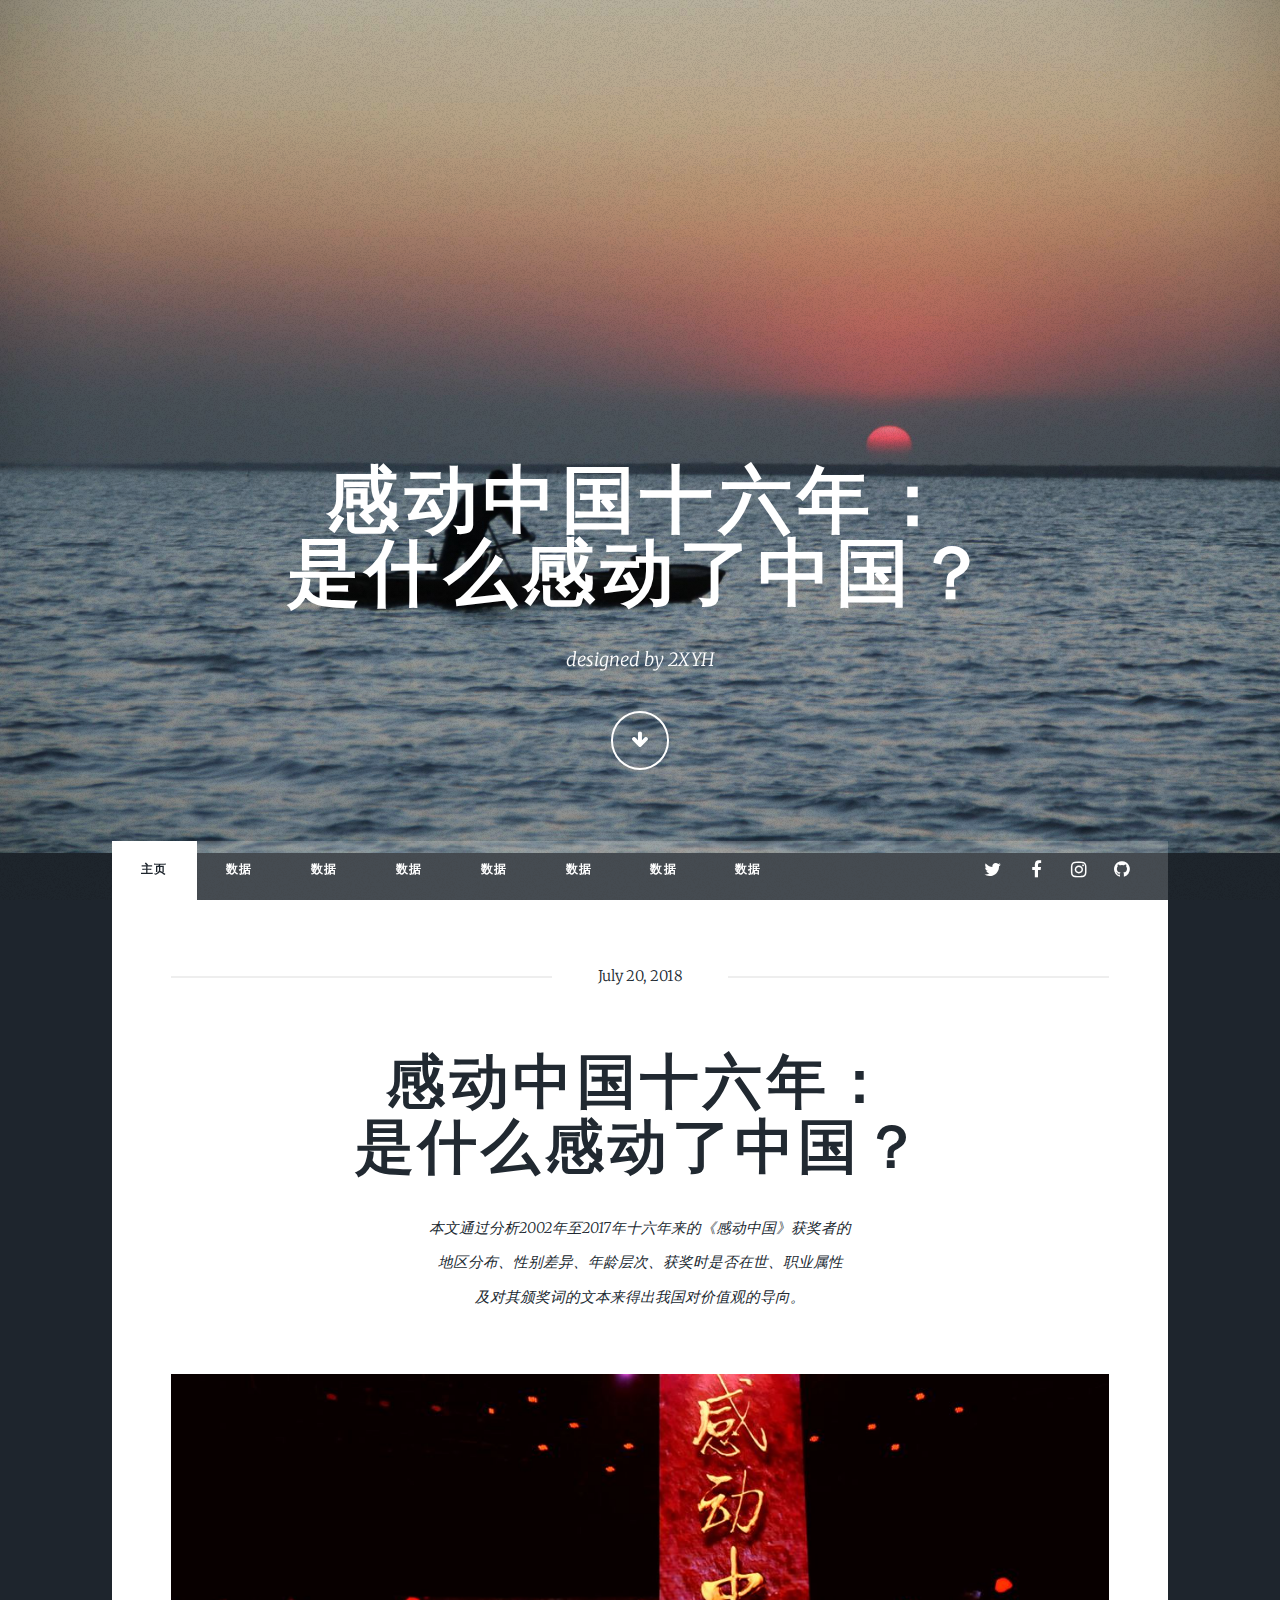
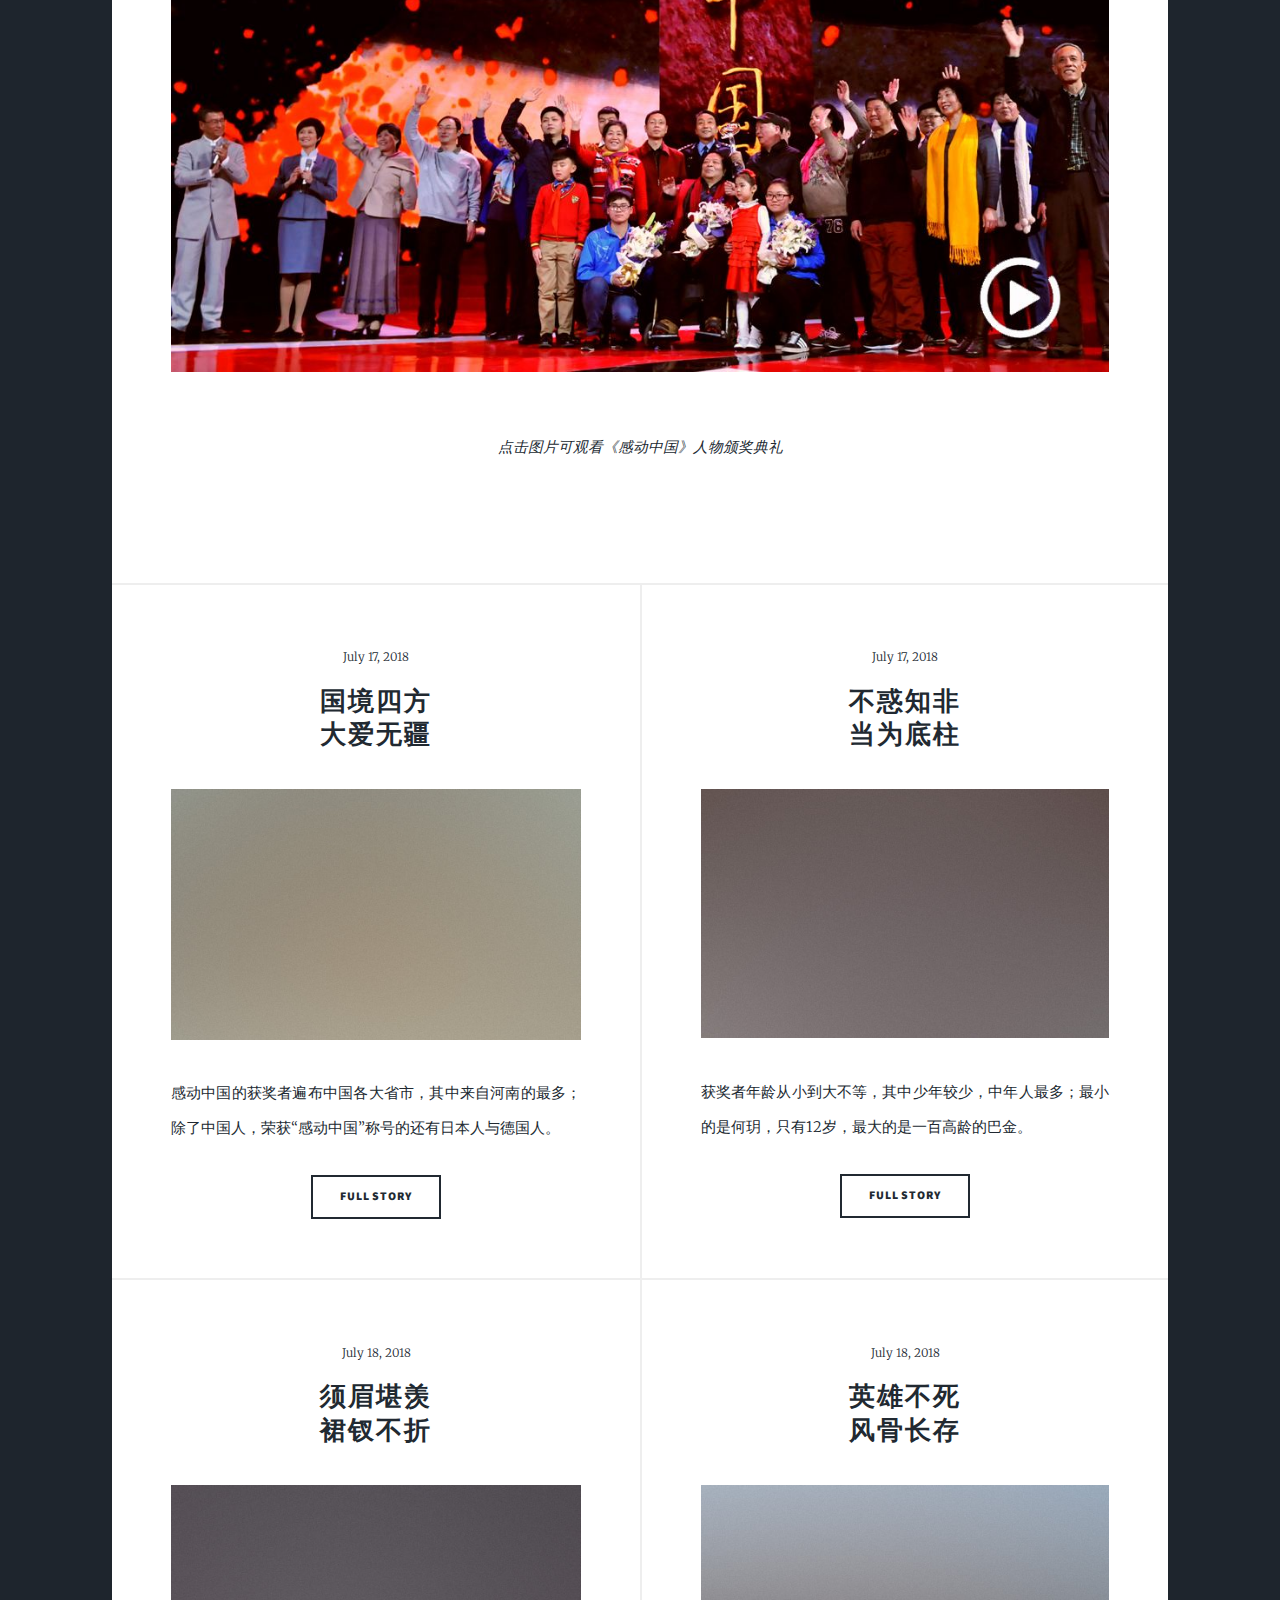
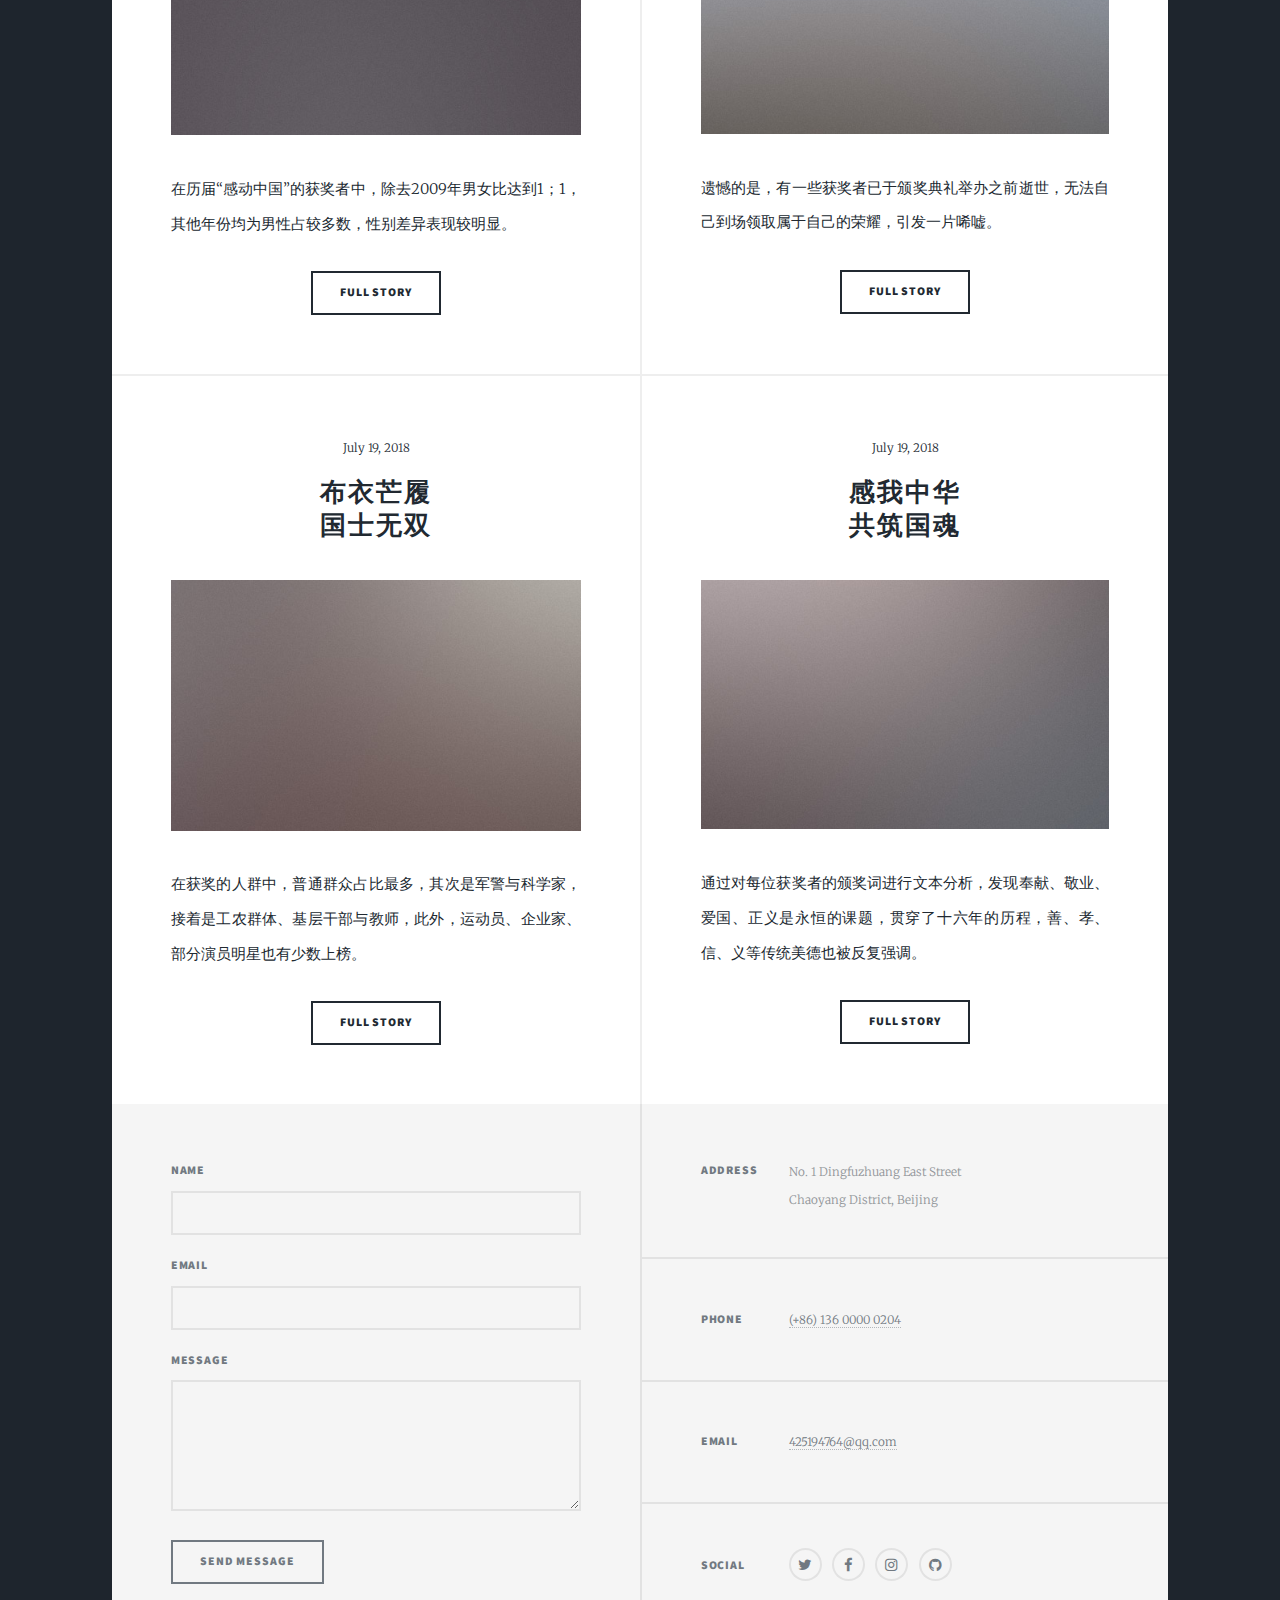
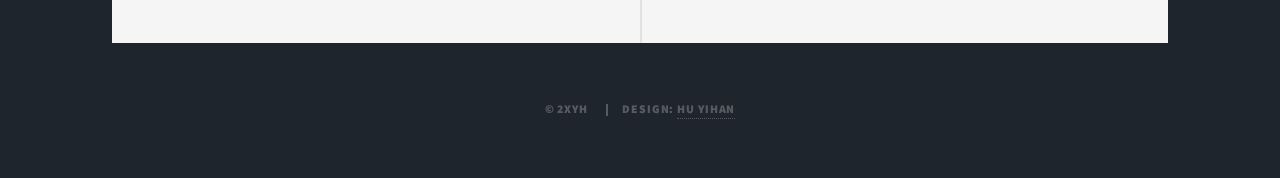
==== index.html @ 49aac65f "20180719 11:44" ====
<!DOCTYPE HTML>
<!--
	Massively by HTML5 UP
	html5up.net | @ajlkn
	Free for personal and commercial use under the CCA 3.0 license (html5up.net/license)
-->
<html>

<head>
    <title>感动中国十六年：是什么感动了中国？</title>
    <meta charset="utf-8" />
    <meta name="viewport" content="width=device-width, initial-scale=1, user-scalable=no" />
    <link rel="stylesheet" href="assets/css/main.css" />
    <noscript><link rel="stylesheet" href="assets/css/noscript.css" /></noscript>
</head>

<body class="is-preload">

    <!-- Wrapper -->
    <div id="wrapper" class="fade-in">

        <!-- Intro -->
        <div id="intro">
            <h1>感动中国十六年：<br />是什么感动了中国？
            </h1>
            <p> designed by 2XYH</p>
            <ul class="actions">
                <li><a href="#header" class="button icon solo fa-arrow-down scrolly">Continue</a></li>
            </ul>
        </div>

        <!-- Header -->
        <header id="header">
            <a href="index.html" class="logo">感动中国</a>
        </header>

        <!-- Nav -->
        <nav id="nav">
            <ul class="links">
                <li class="active"><a href="index.html">主页</a></li>
                <li><a href="generic.html">数据</a></li>
                <li><a href="genneric.1.html">数据</a></li>
                <li><a href="genneric.2.html">数据</a></li>
                <li><a href="genneric.3.html">数据</a></li>
                <li><a href="genneric.4.html">数据</a></li>
                <li><a href="genneric.5.html">数据</a></li>
                <li><a href="elements.html">数据</a></li>
            </ul>
            <ul class="icons">
                <li><a href="#" class="icon fa-twitter"><span class="label">Twitter</span></a></li>
                <li><a href="#" class="icon fa-facebook"><span class="label">Facebook</span></a></li>
                <li><a href="#" class="icon fa-instagram"><span class="label">Instagram</span></a></li>
                <li><a href="#" class="icon fa-github"><span class="label">GitHub</span></a></li>
            </ul>
        </nav>

        <!-- Main -->
        <div id="main">

            <!-- Featured Post -->
            <article class="post featured">
                <header class="major">
                    <span class="date">July 20, 2018</span>
                    <h2><a href="index.html">感动中国十六年：<br />
									是什么感动了中国？</a></h2>
                    <p>本文通过分析2002年至2017年十六年来的《感动中国》获奖者的<br /> 地区分布、性别差异、年龄层次、获奖时是否在世、职业属性<br /> 及对其颁奖词的文本来得出我国对价值观的导向。</p>
                </header>

                <a href="http://search.cctv.com/search.php?qtext=%E6%84%9F%E5%8A%A8%E4%B8%AD%E5%9B%BD&type=video" target="_blank" class="image main">
                    <img src="images/BT.jpg" alt="感动中国颁奖典礼现场" /></a>

                <header class="major">
                    <p>点击图片可观看《感动中国》人物颁奖典礼</p>
                </header>

            </article>

            <!-- Posts -->
            <section class="posts">
                <article>
                    <header>
                        <span class="date">July 17, 2018</span>
                        <h2><a href="generic.html">国境四方<br />
										大爱无疆</a></h2>
                    </header>
                    <a href="generic.html" class="image fit"><img src="images/pic02.jpg" alt="" /></a>
                    <p>感动中国的获奖者遍布中国各大省市，其中来自河南的最多；除了中国人，荣获“感动中国”称号的还有日本人与德国人。</p>
                    <ul class="actions special">
                        <li><a href="generic.html" class="button">Full Story</a></li>
                    </ul>
                </article>
                <article>
                    <header>
                        <span class="date">July 17, 2018</span>
                        <h2><a href="generic.1.html">不惑知非<br />
										当为底柱</a></h2>
                    </header>
                    <a href="generic.1.html" class="image fit"><img src="images/pic03.jpg" alt="" /></a>
                    <p>获奖者年龄从小到大不等，其中少年较少，中年人最多；最小的是何玥，只有12岁，最大的是一百高龄的巴金。</p>
                    <ul class="actions special">
                        <li><a href="generic.1.html" class="button">Full Story</a></li>
                    </ul>
                </article>
                <article>
                    <header>
                        <span class="date">July 18, 2018</span>
                        <h2><a href="generic.2.html">须眉堪羡<br />
                            裙钗不折</a></h2>
                    </header>
                    <a href="generic.2.html" class="image fit"><img src="images/pic04.jpg" alt="" /></a>
                    <p>在历届“感动中国”的获奖者中，除去2009年男女比达到1；1，其他年份均为男性占较多数，性别差异表现较明显。</p>
                    <ul class="actions special">
                        <li><a href="generic.2.html" class="button">Full Story</a></li>
                    </ul>
                </article>
                <article>
                    <header>
                        <span class="date">July 18, 2018</span>
                        <h2><a href="generic.3.html">英雄不死<br />
										风骨长存</a></h2>
                    </header>
                    <a href="generic.3.html" class="image fit"><img src="images/pic05.jpg" alt="" /></a>
                    <p>遗憾的是，有一些获奖者已于颁奖典礼举办之前逝世，无法自己到场领取属于自己的荣耀，引发一片唏嘘。</p>
                    <ul class="actions special">
                        <li><a href="generic.3.html" class="button">Full Story</a></li>
                    </ul>
                </article>
                <article>
                    <header>
                        <span class="date">July 19, 2018</span>
                        <h2><a href="generic.4.html">布衣芒履<br />
										国士无双</a></h2>
                    </header>
                    <a href="generic.4.html" class="image fit"><img src="images/pic06.jpg" alt="" /></a>
                    <p>在获奖的人群中，普通群众占比最多，其次是军警与科学家，接着是工农群体、基层干部与教师，此外，运动员、企业家、部分演员明星也有少数上榜。</p>
                    <ul class="actions special">
                        <li><a href="generic.4.html" class="button">Full Story</a></li>
                    </ul>
                </article>
                <article>
                    <header>
                        <span class="date">July 19, 2018</span>
                        <h2><a href="generic.5.html">感我中华<br />
										共筑国魂</a></h2>
                    </header>
                    <a href="generic.5.html" class="image fit"><img src="images/pic07.jpg" alt="" /></a>
                    <p>通过对每位获奖者的颁奖词进行文本分析，发现奉献、敬业、爱国、正义是永恒的课题，贯穿了十六年的历程，善、孝、信、义等传统美德也被反复强调。</p>
                    <ul class="actions special">
                        <li><a href="generic.5.html" class="button">Full Story</a></li>
                    </ul>
                </article>
            </section>

        </div>

        <!-- Footer -->
        <footer id="footer">
            <section>
                <form method="post" action="#">
                    <div class="fields">
                        <div class="field">
                            <label for="name">Name</label>
                            <input type="text" name="name" id="name" />
                        </div>
                        <div class="field">
                            <label for="email">Email</label>
                            <input type="text" name="email" id="email" />
                        </div>
                        <div class="field">
                            <label for="message">Message</label>
                            <textarea name="message" id="message" rows="3"></textarea>
                        </div>
                    </div>
                    <ul class="actions">
                        <li><input type="submit" value="Send Message" /></li>
                    </ul>
                </form>
            </section>
            <section class="split contact">
                <section class="alt">
                    <h3>Address</h3>
                    <p>
                        No. 1 Dingfuzhuang East Street<br /> Chaoyang District, Beijing</p>
                </section>
                <section>
                    <h3>Phone</h3>
                    <p><a href="#">(+86) 136 0000 0204</a></p>
                </section>
                <section>
                    <h3>Email</h3>
                    <p><a href="#">425194764@qq.com</a></p>
                </section>
                <section>
                    <h3>Social</h3>
                    <ul class="icons alt">
                        <li><a href="#" class="icon alt fa-twitter"><span class="label">Twitter</span></a></li>
                        <li><a href="#" class="icon alt fa-facebook"><span class="label">Facebook</span></a></li>
                        <li><a href="#" class="icon alt fa-instagram"><span class="label">Instagram</span></a></li>
                        <li><a href="#" class="icon alt fa-github"><span class="label">GitHub</span></a></li>
                    </ul>
                </section>
            </section>
        </footer>

        <!-- Copyright -->
        <div id="copyright">
            <ul>
                <li>&copy; 2XYH</li>
                <li>Design: <a href="https://html5up.net">Hu Yihan</a></li>
            </ul>
        </div>

    </div>

    <!-- Scripts -->
    <script src="assets/js/jquery.min.js"></script>
    <script src="assets/js/jquery.scrollex.min.js"></script>
    <script src="assets/js/jquery.scrolly.min.js"></script>
    <script src="assets/js/browser.min.js"></script>
    <script src="assets/js/breakpoints.min.js"></script>
    <script src="assets/js/util.js"></script>
    <script src="assets/js/main.js"></script>

</body>

</html>
---- assets/css/main.css ----
@import url(font-awesome.min.css);
@import url("https://fonts.googleapis.com/css?family=Merriweather:300,700,300italic,700italic|Source+Sans+Pro:900");

/*
	Massively by HTML5 UP
	html5up.net | @ajlkn
	Free for personal and commercial use under the CCA 3.0 license (html5up.net/license)
*/

html,
body,
div,
span,
applet,
object,
iframe,
h1,
h2,
h3,
h4,
h5,
h6,
p,
blockquote,
pre,
a,
abbr,
acronym,
address,
big,
cite,
code,
del,
dfn,
em,
img,
ins,
kbd,
q,
s,
samp,
small,
strike,
strong,
sub,
sup,
tt,
var,
b,
u,
i,
center,
dl,
dt,
dd,
ol,
ul,
li,
fieldset,
form,
label,
legend,
table,
caption,
tbody,
tfoot,
thead,
tr,
th,
td,
article,
aside,
canvas,
details,
embed,
figure,
figcaption,
footer,
header,
hgroup,
menu,
nav,
output,
ruby,
section,
summary,
time,
mark,
audio,
video {
    margin: 0;
    padding: 0;
    border: 0;
    font-size: 100%;
    font: inherit;
    vertical-align: baseline;
}

article,
aside,
details,
figcaption,
figure,
footer,
header,
hgroup,
menu,
nav,
section {
    display: block;
}

body {
    line-height: 1;
}

ol,
ul {
    list-style: none;
}

blockquote,
q {
    quotes: none;
}

blockquote:before,
blockquote:after,
q:before,
q:after {
    content: '';
    content: none;
}

table {
    border-collapse: collapse;
    border-spacing: 0;
}

body {
    -webkit-text-size-adjust: none;
}

mark {
    background-color: transparent;
    color: inherit;
}

input::-moz-focus-inner {
    border: 0;
    padding: 0;
}

input,
select,
textarea {
    -moz-appearance: none;
    -webkit-appearance: none;
    -ms-appearance: none;
    appearance: none;
}


/* Basic */

@-ms-viewport {
    width: device-width;
}

body {
    -ms-overflow-style: scrollbar;
}

@media screen and (max-width: 480px) {
    html,
    body {
        min-width: 320px;
    }
}

html {
    box-sizing: border-box;
}

*,
*:before,
*:after {
    box-sizing: inherit;
}

body {
    background-color: #1e252d;
}

body.is-preload *,
body.is-preload *:before,
body.is-preload *:after {
    -moz-animation: none !important;
    -webkit-animation: none !important;
    -ms-animation: none !important;
    animation: none !important;
    -moz-transition: none !important;
    -webkit-transition: none !important;
    -ms-transition: none !important;
    transition: none !important;
}


/* Type */

html {
    font-size: 16pt;
}

@media screen and (max-width: 1680px) {
    html {
        font-size: 12pt;
    }
}

@media screen and (max-width: 1280px) {
    html {
        font-size: 11pt;
    }
}

@media screen and (max-width: 360px) {
    html {
        font-size: 10pt;
    }
}

body {
    color: #212931;
}

body,
input,
select,
textarea {
    font-family: "Merriweather", Georgia, serif;
    font-weight: 300;
    font-size: 1rem;
    line-height: 2.375;
}

a {
    -moz-transition: color 0.2s ease-in-out, background-color 0.2s ease-in-out, border-color 0.2s ease-in-out, box-shadow 0.2s ease-in-out;
    -webkit-transition: color 0.2s ease-in-out, background-color 0.2s ease-in-out, border-color 0.2s ease-in-out, box-shadow 0.2s ease-in-out;
    -ms-transition: color 0.2s ease-in-out, background-color 0.2s ease-in-out, border-color 0.2s ease-in-out, box-shadow 0.2s ease-in-out;
    transition: color 0.2s ease-in-out, background-color 0.2s ease-in-out, border-color 0.2s ease-in-out, box-shadow 0.2s ease-in-out;
    border-bottom: dotted 1px;
    text-decoration: none;
}

a:hover {
    border-bottom-color: transparent;
}

strong,
b {
    font-weight: 600;
}

em,
i {
    font-style: italic;
}

p {
    text-align: justify;
    margin: 0 0 2rem 0;
}

h1,
h2,
h3,
h4,
h5,
h6 {
    font-family: "Source Sans Pro", Helvetica, sans-serif;
    font-weight: 900;
    line-height: 1.5;
    letter-spacing: 0.075em;
    text-transform: uppercase;
    margin: 0 0 1rem 0;
}

h1 a,
h2 a,
h3 a,
h4 a,
h5 a,
h6 a {
    border-bottom: 0;
    color: inherit;
    text-decoration: none;
}

h1 {
    font-size: 4rem;
    line-height: 1.1;
    margin: 0 0 2rem 0;
}

h2 {
    font-size: 1.75rem;
    line-height: 1.3;
    margin: 0 0 1.5rem 0;
}

h3 {
    font-size: 1.25rem;
    margin: 0 0 1.5rem 0;
}

h4 {
    font-size: 1rem;
}

h5 {
    font-size: 0.9rem;
}

h6 {
    font-size: 0.8rem;
}

sub {
    font-size: 0.8rem;
    position: relative;
    top: 0.5rem;
}

sup {
    font-size: 0.8rem;
    position: relative;
    top: -0.5rem;
}

blockquote {
    border-left: solid 4px;
    font-style: italic;
    margin: 0 0 2rem 0;
    padding: 0.5rem 0 0.5rem 2rem;
}

code {
    border: solid 2px;
    font-family: "Courier New", monospace;
    font-size: 0.9rem;
    margin: 0 0.25rem;
    padding: 0.25rem 0.65rem;
}

pre {
    -webkit-overflow-scrolling: touch;
    font-family: "Courier New", monospace;
    font-size: 0.9rem;
    margin: 0 0 2rem 0;
}

pre code {
    display: block;
    line-height: 1.75;
    padding: 1rem 1.5rem;
    overflow-x: auto;
}

hr {
    border: 0;
    border-bottom: solid 2px;
    margin: 3rem 0;
}

hr.major {
    margin: 5rem 0;
}

.align-left {
    text-align: left;
}

.align-center {
    text-align: center;
}

.align-right {
    text-align: right;
}

input,
select,
textarea {
    color: #212931;
}

a {
    color: #212931;
    border-bottom-color: rgba(33, 41, 49, 0.5);
}

a:hover {
    border-bottom-color: transparent;
    color: #18bfef !important;
}

strong,
b {
    color: #212931;
}

h1,
h2,
h3,
h4,
h5,
h6 {
    color: #212931;
}

blockquote {
    border-left-color: #eeeeee;
}

code {
    background: rgba(220, 220, 220, 0.25);
    border-color: #eeeeee;
}

hr {
    border-bottom-color: #eeeeee;
}


/* Row */

.row {
    display: flex;
    flex-wrap: wrap;
    box-sizing: border-box;
    align-items: stretch;
}

.row>* {
    box-sizing: border-box;
}

.row.gtr-uniform>*> :last-child {
    margin-bottom: 0;
}

.row.aln-left {
    justify-content: flex-start;
}

.row.aln-center {
    justify-content: center;
}

.row.aln-right {
    justify-content: flex-end;
}

.row.aln-top {
    align-items: flex-start;
}

.row.aln-middle {
    align-items: center;
}

.row.aln-bottom {
    align-items: flex-end;
}

.row>.imp {
    order: -1;
}

.row>.col-1 {
    width: 8.3333333333%;
}

.row>.off-1 {
    margin-left: 8.3333333333%;
}

.row>.col-2 {
    width: 16.6666666667%;
}

.row>.off-2 {
    margin-left: 16.6666666667%;
}

.row>.col-3 {
    width: 25%;
}

.row>.off-3 {
    margin-left: 25%;
}

.row>.col-4 {
    width: 33.3333333333%;
}

.row>.off-4 {
    margin-left: 33.3333333333%;
}

.row>.col-5 {
    width: 41.6666666667%;
}

.row>.off-5 {
    margin-left: 41.6666666667%;
}

.row>.col-6 {
    width: 50%;
}

.row>.off-6 {
    margin-left: 50%;
}

.row>.col-7 {
    width: 58.3333333333%;
}

.row>.off-7 {
    margin-left: 58.3333333333%;
}

.row>.col-8 {
    width: 66.6666666667%;
}

.row>.off-8 {
    margin-left: 66.6666666667%;
}

.row>.col-9 {
    width: 75%;
}

.row>.off-9 {
    margin-left: 75%;
}

.row>.col-10 {
    width: 83.3333333333%;
}

.row>.off-10 {
    margin-left: 83.3333333333%;
}

.row>.col-11 {
    width: 91.6666666667%;
}

.row>.off-11 {
    margin-left: 91.6666666667%;
}

.row>.col-12 {
    width: 100%;
}

.row>.off-12 {
    margin-left: 100%;
}

.row.gtr-0 {
    margin-top: 0;
    margin-left: 0rem;
}

.row.gtr-0>* {
    padding: 0 0 0 0rem;
}

.row.gtr-0.gtr-uniform {
    margin-top: 0rem;
}

.row.gtr-0.gtr-uniform>* {
    padding-top: 0rem;
}

.row.gtr-25 {
    margin-top: 0;
    margin-left: -0.375rem;
}

.row.gtr-25>* {
    padding: 0 0 0 0.375rem;
}

.row.gtr-25.gtr-uniform {
    margin-top: -0.375rem;
}

.row.gtr-25.gtr-uniform>* {
    padding-top: 0.375rem;
}

.row.gtr-50 {
    margin-top: 0;
    margin-left: -0.75rem;
}

.row.gtr-50>* {
    padding: 0 0 0 0.75rem;
}

.row.gtr-50.gtr-uniform {
    margin-top: -0.75rem;
}

.row.gtr-50.gtr-uniform>* {
    padding-top: 0.75rem;
}

.row {
    margin-top: 0;
    margin-left: -1.5rem;
}

.row>* {
    padding: 0 0 0 1.5rem;
}

.row.gtr-uniform {
    margin-top: -1.5rem;
}

.row.gtr-uniform>* {
    padding-top: 1.5rem;
}

.row.gtr-150 {
    margin-top: 0;
    margin-left: -2.25rem;
}

.row.gtr-150>* {
    padding: 0 0 0 2.25rem;
}

.row.gtr-150.gtr-uniform {
    margin-top: -2.25rem;
}

.row.gtr-150.gtr-uniform>* {
    padding-top: 2.25rem;
}

.row.gtr-200 {
    margin-top: 0;
    margin-left: -3rem;
}

.row.gtr-200>* {
    padding: 0 0 0 3rem;
}

.row.gtr-200.gtr-uniform {
    margin-top: -3rem;
}

.row.gtr-200.gtr-uniform>* {
    padding-top: 3rem;
}

@media screen and (max-width: 1680px) {
    .row {
        display: flex;
        flex-wrap: wrap;
        box-sizing: border-box;
        align-items: stretch;
    }
    .row>* {
        box-sizing: border-box;
    }
    .row.gtr-uniform>*> :last-child {
        margin-bottom: 0;
    }
    .row.aln-left {
        justify-content: flex-start;
    }
    .row.aln-center {
        justify-content: center;
    }
    .row.aln-right {
        justify-content: flex-end;
    }
    .row.aln-top {
        align-items: flex-start;
    }
    .row.aln-middle {
        align-items: center;
    }
    .row.aln-bottom {
        align-items: flex-end;
    }
    .row>.imp-xlarge {
        order: -1;
    }
    .row>.col-1-xlarge {
        width: 8.3333333333%;
    }
    .row>.off-1-xlarge {
        margin-left: 8.3333333333%;
    }
    .row>.col-2-xlarge {
        width: 16.6666666667%;
    }
    .row>.off-2-xlarge {
        margin-left: 16.6666666667%;
    }
    .row>.col-3-xlarge {
        width: 25%;
    }
    .row>.off-3-xlarge {
        margin-left: 25%;
    }
    .row>.col-4-xlarge {
        width: 33.3333333333%;
    }
    .row>.off-4-xlarge {
        margin-left: 33.3333333333%;
    }
    .row>.col-5-xlarge {
        width: 41.6666666667%;
    }
    .row>.off-5-xlarge {
        margin-left: 41.6666666667%;
    }
    .row>.col-6-xlarge {
        width: 50%;
    }
    .row>.off-6-xlarge {
        margin-left: 50%;
    }
    .row>.col-7-xlarge {
        width: 58.3333333333%;
    }
    .row>.off-7-xlarge {
        margin-left: 58.3333333333%;
    }
    .row>.col-8-xlarge {
        width: 66.6666666667%;
    }
    .row>.off-8-xlarge {
        margin-left: 66.6666666667%;
    }
    .row>.col-9-xlarge {
        width: 75%;
    }
    .row>.off-9-xlarge {
        margin-left: 75%;
    }
    .row>.col-10-xlarge {
        width: 83.3333333333%;
    }
    .row>.off-10-xlarge {
        margin-left: 83.3333333333%;
    }
    .row>.col-11-xlarge {
        width: 91.6666666667%;
    }
    .row>.off-11-xlarge {
        margin-left: 91.6666666667%;
    }
    .row>.col-12-xlarge {
        width: 100%;
    }
    .row>.off-12-xlarge {
        margin-left: 100%;
    }
    .row.gtr-0 {
        margin-top: 0;
        margin-left: 0rem;
    }
    .row.gtr-0>* {
        padding: 0 0 0 0rem;
    }
    .row.gtr-0.gtr-uniform {
        margin-top: 0rem;
    }
    .row.gtr-0.gtr-uniform>* {
        padding-top: 0rem;
    }
    .row.gtr-25 {
        margin-top: 0;
        margin-left: -0.375rem;
    }
    .row.gtr-25>* {
        padding: 0 0 0 0.375rem;
    }
    .row.gtr-25.gtr-uniform {
        margin-top: -0.375rem;
    }
    .row.gtr-25.gtr-uniform>* {
        padding-top: 0.375rem;
    }
    .row.gtr-50 {
        margin-top: 0;
        margin-left: -0.75rem;
    }
    .row.gtr-50>* {
        padding: 0 0 0 0.75rem;
    }
    .row.gtr-50.gtr-uniform {
        margin-top: -0.75rem;
    }
    .row.gtr-50.gtr-uniform>* {
        padding-top: 0.75rem;
    }
    .row {
        margin-top: 0;
        margin-left: -1.5rem;
    }
    .row>* {
        padding: 0 0 0 1.5rem;
    }
    .row.gtr-uniform {
        margin-top: -1.5rem;
    }
    .row.gtr-uniform>* {
        padding-top: 1.5rem;
    }
    .row.gtr-150 {
        margin-top: 0;
        margin-left: -2.25rem;
    }
    .row.gtr-150>* {
        padding: 0 0 0 2.25rem;
    }
    .row.gtr-150.gtr-uniform {
        margin-top: -2.25rem;
    }
    .row.gtr-150.gtr-uniform>* {
        padding-top: 2.25rem;
    }
    .row.gtr-200 {
        margin-top: 0;
        margin-left: -3rem;
    }
    .row.gtr-200>* {
        padding: 0 0 0 3rem;
    }
    .row.gtr-200.gtr-uniform {
        margin-top: -3rem;
    }
    .row.gtr-200.gtr-uniform>* {
        padding-top: 3rem;
    }
}

@media screen and (max-width: 1280px) {
    .row {
        display: flex;
        flex-wrap: wrap;
        box-sizing: border-box;
        align-items: stretch;
    }
    .row>* {
        box-sizing: border-box;
    }
    .row.gtr-uniform>*> :last-child {
        margin-bottom: 0;
    }
    .row.aln-left {
        justify-content: flex-start;
    }
    .row.aln-center {
        justify-content: center;
    }
    .row.aln-right {
        justify-content: flex-end;
    }
    .row.aln-top {
        align-items: flex-start;
    }
    .row.aln-middle {
        align-items: center;
    }
    .row.aln-bottom {
        align-items: flex-end;
    }
    .row>.imp-large {
        order: -1;
    }
    .row>.col-1-large {
        width: 8.3333333333%;
    }
    .row>.off-1-large {
        margin-left: 8.3333333333%;
    }
    .row>.col-2-large {
        width: 16.6666666667%;
    }
    .row>.off-2-large {
        margin-left: 16.6666666667%;
    }
    .row>.col-3-large {
        width: 25%;
    }
    .row>.off-3-large {
        margin-left: 25%;
    }
    .row>.col-4-large {
        width: 33.3333333333%;
    }
    .row>.off-4-large {
        margin-left: 33.3333333333%;
    }
    .row>.col-5-large {
        width: 41.6666666667%;
    }
    .row>.off-5-large {
        margin-left: 41.6666666667%;
    }
    .row>.col-6-large {
        width: 50%;
    }
    .row>.off-6-large {
        margin-left: 50%;
    }
    .row>.col-7-large {
        width: 58.3333333333%;
    }
    .row>.off-7-large {
        margin-left: 58.3333333333%;
    }
    .row>.col-8-large {
        width: 66.6666666667%;
    }
    .row>.off-8-large {
        margin-left: 66.6666666667%;
    }
    .row>.col-9-large {
        width: 75%;
    }
    .row>.off-9-large {
        margin-left: 75%;
    }
    .row>.col-10-large {
        width: 83.3333333333%;
    }
    .row>.off-10-large {
        margin-left: 83.3333333333%;
    }
    .row>.col-11-large {
        width: 91.6666666667%;
    }
    .row>.off-11-large {
        margin-left: 91.6666666667%;
    }
    .row>.col-12-large {
        width: 100%;
    }
    .row>.off-12-large {
        margin-left: 100%;
    }
    .row.gtr-0 {
        margin-top: 0;
        margin-left: 0rem;
    }
    .row.gtr-0>* {
        padding: 0 0 0 0rem;
    }
    .row.gtr-0.gtr-uniform {
        margin-top: 0rem;
    }
    .row.gtr-0.gtr-uniform>* {
        padding-top: 0rem;
    }
    .row.gtr-25 {
        margin-top: 0;
        margin-left: -0.375rem;
    }
    .row.gtr-25>* {
        padding: 0 0 0 0.375rem;
    }
    .row.gtr-25.gtr-uniform {
        margin-top: -0.375rem;
    }
    .row.gtr-25.gtr-uniform>* {
        padding-top: 0.375rem;
    }
    .row.gtr-50 {
        margin-top: 0;
        margin-left: -0.75rem;
    }
    .row.gtr-50>* {
        padding: 0 0 0 0.75rem;
    }
    .row.gtr-50.gtr-uniform {
        margin-top: -0.75rem;
    }
    .row.gtr-50.gtr-uniform>* {
        padding-top: 0.75rem;
    }
    .row {
        margin-top: 0;
        margin-left: -1.5rem;
    }
    .row>* {
        padding: 0 0 0 1.5rem;
    }
    .row.gtr-uniform {
        margin-top: -1.5rem;
    }
    .row.gtr-uniform>* {
        padding-top: 1.5rem;
    }
    .row.gtr-150 {
        margin-top: 0;
        margin-left: -2.25rem;
    }
    .row.gtr-150>* {
        padding: 0 0 0 2.25rem;
    }
    .row.gtr-150.gtr-uniform {
        margin-top: -2.25rem;
    }
    .row.gtr-150.gtr-uniform>* {
        padding-top: 2.25rem;
    }
    .row.gtr-200 {
        margin-top: 0;
        margin-left: -3rem;
    }
    .row.gtr-200>* {
        padding: 0 0 0 3rem;
    }
    .row.gtr-200.gtr-uniform {
        margin-top: -3rem;
    }
    .row.gtr-200.gtr-uniform>* {
        padding-top: 3rem;
    }
}

@media screen and (max-width: 980px) {
    .row {
        display: flex;
        flex-wrap: wrap;
        box-sizing: border-box;
        align-items: stretch;
    }
    .row>* {
        box-sizing: border-box;
    }
    .row.gtr-uniform>*> :last-child {
        margin-bottom: 0;
    }
    .row.aln-left {
        justify-content: flex-start;
    }
    .row.aln-center {
        justify-content: center;
    }
    .row.aln-right {
        justify-content: flex-end;
    }
    .row.aln-top {
        align-items: flex-start;
    }
    .row.aln-middle {
        align-items: center;
    }
    .row.aln-bottom {
        align-items: flex-end;
    }
    .row>.imp-medium {
        order: -1;
    }
    .row>.col-1-medium {
        width: 8.3333333333%;
    }
    .row>.off-1-medium {
        margin-left: 8.3333333333%;
    }
    .row>.col-2-medium {
        width: 16.6666666667%;
    }
    .row>.off-2-medium {
        margin-left: 16.6666666667%;
    }
    .row>.col-3-medium {
        width: 25%;
    }
    .row>.off-3-medium {
        margin-left: 25%;
    }
    .row>.col-4-medium {
        width: 33.3333333333%;
    }
    .row>.off-4-medium {
        margin-left: 33.3333333333%;
    }
    .row>.col-5-medium {
        width: 41.6666666667%;
    }
    .row>.off-5-medium {
        margin-left: 41.6666666667%;
    }
    .row>.col-6-medium {
        width: 50%;
    }
    .row>.off-6-medium {
        margin-left: 50%;
    }
    .row>.col-7-medium {
        width: 58.3333333333%;
    }
    .row>.off-7-medium {
        margin-left: 58.3333333333%;
    }
    .row>.col-8-medium {
        width: 66.6666666667%;
    }
    .row>.off-8-medium {
        margin-left: 66.6666666667%;
    }
    .row>.col-9-medium {
        width: 75%;
    }
    .row>.off-9-medium {
        margin-left: 75%;
    }
    .row>.col-10-medium {
        width: 83.3333333333%;
    }
    .row>.off-10-medium {
        margin-left: 83.3333333333%;
    }
    .row>.col-11-medium {
        width: 91.6666666667%;
    }
    .row>.off-11-medium {
        margin-left: 91.6666666667%;
    }
    .row>.col-12-medium {
        width: 100%;
    }
    .row>.off-12-medium {
        margin-left: 100%;
    }
    .row.gtr-0 {
        margin-top: 0;
        margin-left: 0rem;
    }
    .row.gtr-0>* {
        padding: 0 0 0 0rem;
    }
    .row.gtr-0.gtr-uniform {
        margin-top: 0rem;
    }
    .row.gtr-0.gtr-uniform>* {
        padding-top: 0rem;
    }
    .row.gtr-25 {
        margin-top: 0;
        margin-left: -0.375rem;
    }
    .row.gtr-25>* {
        padding: 0 0 0 0.375rem;
    }
    .row.gtr-25.gtr-uniform {
        margin-top: -0.375rem;
    }
    .row.gtr-25.gtr-uniform>* {
        padding-top: 0.375rem;
    }
    .row.gtr-50 {
        margin-top: 0;
        margin-left: -0.75rem;
    }
    .row.gtr-50>* {
        padding: 0 0 0 0.75rem;
    }
    .row.gtr-50.gtr-uniform {
        margin-top: -0.75rem;
    }
    .row.gtr-50.gtr-uniform>* {
        padding-top: 0.75rem;
    }
    .row {
        margin-top: 0;
        margin-left: -1.5rem;
    }
    .row>* {
        padding: 0 0 0 1.5rem;
    }
    .row.gtr-uniform {
        margin-top: -1.5rem;
    }
    .row.gtr-uniform>* {
        padding-top: 1.5rem;
    }
    .row.gtr-150 {
        margin-top: 0;
        margin-left: -2.25rem;
    }
    .row.gtr-150>* {
        padding: 0 0 0 2.25rem;
    }
    .row.gtr-150.gtr-uniform {
        margin-top: -2.25rem;
    }
    .row.gtr-150.gtr-uniform>* {
        padding-top: 2.25rem;
    }
    .row.gtr-200 {
        margin-top: 0;
        margin-left: -3rem;
    }
    .row.gtr-200>* {
        padding: 0 0 0 3rem;
    }
    .row.gtr-200.gtr-uniform {
        margin-top: -3rem;
    }
    .row.gtr-200.gtr-uniform>* {
        padding-top: 3rem;
    }
}

@media screen and (max-width: 736px) {
    .row {
        display: flex;
        flex-wrap: wrap;
        box-sizing: border-box;
        align-items: stretch;
    }
    .row>* {
        box-sizing: border-box;
    }
    .row.gtr-uniform>*> :last-child {
        margin-bottom: 0;
    }
    .row.aln-left {
        justify-content: flex-start;
    }
    .row.aln-center {
        justify-content: center;
    }
    .row.aln-right {
        justify-content: flex-end;
    }
    .row.aln-top {
        align-items: flex-start;
    }
    .row.aln-middle {
        align-items: center;
    }
    .row.aln-bottom {
        align-items: flex-end;
    }
    .row>.imp-small {
        order: -1;
    }
    .row>.col-1-small {
        width: 8.3333333333%;
    }
    .row>.off-1-small {
        margin-left: 8.3333333333%;
    }
    .row>.col-2-small {
        width: 16.6666666667%;
    }
    .row>.off-2-small {
        margin-left: 16.6666666667%;
    }
    .row>.col-3-small {
        width: 25%;
    }
    .row>.off-3-small {
        margin-left: 25%;
    }
    .row>.col-4-small {
        width: 33.3333333333%;
    }
    .row>.off-4-small {
        margin-left: 33.3333333333%;
    }
    .row>.col-5-small {
        width: 41.6666666667%;
    }
    .row>.off-5-small {
        margin-left: 41.6666666667%;
    }
    .row>.col-6-small {
        width: 50%;
    }
    .row>.off-6-small {
        margin-left: 50%;
    }
    .row>.col-7-small {
        width: 58.3333333333%;
    }
    .row>.off-7-small {
        margin-left: 58.3333333333%;
    }
    .row>.col-8-small {
        width: 66.6666666667%;
    }
    .row>.off-8-small {
        margin-left: 66.6666666667%;
    }
    .row>.col-9-small {
        width: 75%;
    }
    .row>.off-9-small {
        margin-left: 75%;
    }
    .row>.col-10-small {
        width: 83.3333333333%;
    }
    .row>.off-10-small {
        margin-left: 83.3333333333%;
    }
    .row>.col-11-small {
        width: 91.6666666667%;
    }
    .row>.off-11-small {
        margin-left: 91.6666666667%;
    }
    .row>.col-12-small {
        width: 100%;
    }
    .row>.off-12-small {
        margin-left: 100%;
    }
    .row.gtr-0 {
        margin-top: 0;
        margin-left: 0rem;
    }
    .row.gtr-0>* {
        padding: 0 0 0 0rem;
    }
    .row.gtr-0.gtr-uniform {
        margin-top: 0rem;
    }
    .row.gtr-0.gtr-uniform>* {
        padding-top: 0rem;
    }
    .row.gtr-25 {
        margin-top: 0;
        margin-left: -0.375rem;
    }
    .row.gtr-25>* {
        padding: 0 0 0 0.375rem;
    }
    .row.gtr-25.gtr-uniform {
        margin-top: -0.375rem;
    }
    .row.gtr-25.gtr-uniform>* {
        padding-top: 0.375rem;
    }
    .row.gtr-50 {
        margin-top: 0;
        margin-left: -0.75rem;
    }
    .row.gtr-50>* {
        padding: 0 0 0 0.75rem;
    }
    .row.gtr-50.gtr-uniform {
        margin-top: -0.75rem;
    }
    .row.gtr-50.gtr-uniform>* {
        padding-top: 0.75rem;
    }
    .row {
        margin-top: 0;
        margin-left: -1.5rem;
    }
    .row>* {
        padding: 0 0 0 1.5rem;
    }
    .row.gtr-uniform {
        margin-top: -1.5rem;
    }
    .row.gtr-uniform>* {
        padding-top: 1.5rem;
    }
    .row.gtr-150 {
        margin-top: 0;
        margin-left: -2.25rem;
    }
    .row.gtr-150>* {
        padding: 0 0 0 2.25rem;
    }
    .row.gtr-150.gtr-uniform {
        margin-top: -2.25rem;
    }
    .row.gtr-150.gtr-uniform>* {
        padding-top: 2.25rem;
    }
    .row.gtr-200 {
        margin-top: 0;
        margin-left: -3rem;
    }
    .row.gtr-200>* {
        padding: 0 0 0 3rem;
    }
    .row.gtr-200.gtr-uniform {
        margin-top: -3rem;
    }
    .row.gtr-200.gtr-uniform>* {
        padding-top: 3rem;
    }
}

@media screen and (max-width: 480px) {
    .row {
        display: flex;
        flex-wrap: wrap;
        box-sizing: border-box;
        align-items: stretch;
    }
    .row>* {
        box-sizing: border-box;
    }
    .row.gtr-uniform>*> :last-child {
        margin-bottom: 0;
    }
    .row.aln-left {
        justify-content: flex-start;
    }
    .row.aln-center {
        justify-content: center;
    }
    .row.aln-right {
        justify-content: flex-end;
    }
    .row.aln-top {
        align-items: flex-start;
    }
    .row.aln-middle {
        align-items: center;
    }
    .row.aln-bottom {
        align-items: flex-end;
    }
    .row>.imp-xsmall {
        order: -1;
    }
    .row>.col-1-xsmall {
        width: 8.3333333333%;
    }
    .row>.off-1-xsmall {
        margin-left: 8.3333333333%;
    }
    .row>.col-2-xsmall {
        width: 16.6666666667%;
    }
    .row>.off-2-xsmall {
        margin-left: 16.6666666667%;
    }
    .row>.col-3-xsmall {
        width: 25%;
    }
    .row>.off-3-xsmall {
        margin-left: 25%;
    }
    .row>.col-4-xsmall {
        width: 33.3333333333%;
    }
    .row>.off-4-xsmall {
        margin-left: 33.3333333333%;
    }
    .row>.col-5-xsmall {
        width: 41.6666666667%;
    }
    .row>.off-5-xsmall {
        margin-left: 41.6666666667%;
    }
    .row>.col-6-xsmall {
        width: 50%;
    }
    .row>.off-6-xsmall {
        margin-left: 50%;
    }
    .row>.col-7-xsmall {
        width: 58.3333333333%;
    }
    .row>.off-7-xsmall {
        margin-left: 58.3333333333%;
    }
    .row>.col-8-xsmall {
        width: 66.6666666667%;
    }
    .row>.off-8-xsmall {
        margin-left: 66.6666666667%;
    }
    .row>.col-9-xsmall {
        width: 75%;
    }
    .row>.off-9-xsmall {
        margin-left: 75%;
    }
    .row>.col-10-xsmall {
        width: 83.3333333333%;
    }
    .row>.off-10-xsmall {
        margin-left: 83.3333333333%;
    }
    .row>.col-11-xsmall {
        width: 91.6666666667%;
    }
    .row>.off-11-xsmall {
        margin-left: 91.6666666667%;
    }
    .row>.col-12-xsmall {
        width: 100%;
    }
    .row>.off-12-xsmall {
        margin-left: 100%;
    }
    .row.gtr-0 {
        margin-top: 0;
        margin-left: 0rem;
    }
    .row.gtr-0>* {
        padding: 0 0 0 0rem;
    }
    .row.gtr-0.gtr-uniform {
        margin-top: 0rem;
    }
    .row.gtr-0.gtr-uniform>* {
        padding-top: 0rem;
    }
    .row.gtr-25 {
        margin-top: 0;
        margin-left: -0.375rem;
    }
    .row.gtr-25>* {
        padding: 0 0 0 0.375rem;
    }
    .row.gtr-25.gtr-uniform {
        margin-top: -0.375rem;
    }
    .row.gtr-25.gtr-uniform>* {
        padding-top: 0.375rem;
    }
    .row.gtr-50 {
        margin-top: 0;
        margin-left: -0.75rem;
    }
    .row.gtr-50>* {
        padding: 0 0 0 0.75rem;
    }
    .row.gtr-50.gtr-uniform {
        margin-top: -0.75rem;
    }
    .row.gtr-50.gtr-uniform>* {
        padding-top: 0.75rem;
    }
    .row {
        margin-top: 0;
        margin-left: -1.5rem;
    }
    .row>* {
        padding: 0 0 0 1.5rem;
    }
    .row.gtr-uniform {
        margin-top: -1.5rem;
    }
    .row.gtr-uniform>* {
        padding-top: 1.5rem;
    }
    .row.gtr-150 {
        margin-top: 0;
        margin-left: -2.25rem;
    }
    .row.gtr-150>* {
        padding: 0 0 0 2.25rem;
    }
    .row.gtr-150.gtr-uniform {
        margin-top: -2.25rem;
    }
    .row.gtr-150.gtr-uniform>* {
        padding-top: 2.25rem;
    }
    .row.gtr-200 {
        margin-top: 0;
        margin-left: -3rem;
    }
    .row.gtr-200>* {
        padding: 0 0 0 3rem;
    }
    .row.gtr-200.gtr-uniform {
        margin-top: -3rem;
    }
    .row.gtr-200.gtr-uniform>* {
        padding-top: 3rem;
    }
}

@media screen and (max-width: 360px) {
    .row {
        display: flex;
        flex-wrap: wrap;
        box-sizing: border-box;
        align-items: stretch;
    }
    .row>* {
        box-sizing: border-box;
    }
    .row.gtr-uniform>*> :last-child {
        margin-bottom: 0;
    }
    .row.aln-left {
        justify-content: flex-start;
    }
    .row.aln-center {
        justify-content: center;
    }
    .row.aln-right {
        justify-content: flex-end;
    }
    .row.aln-top {
        align-items: flex-start;
    }
    .row.aln-middle {
        align-items: center;
    }
    .row.aln-bottom {
        align-items: flex-end;
    }
    .row>.imp-xxsmall {
        order: -1;
    }
    .row>.col-1-xxsmall {
        width: 8.3333333333%;
    }
    .row>.off-1-xxsmall {
        margin-left: 8.3333333333%;
    }
    .row>.col-2-xxsmall {
        width: 16.6666666667%;
    }
    .row>.off-2-xxsmall {
        margin-left: 16.6666666667%;
    }
    .row>.col-3-xxsmall {
        width: 25%;
    }
    .row>.off-3-xxsmall {
        margin-left: 25%;
    }
    .row>.col-4-xxsmall {
        width: 33.3333333333%;
    }
    .row>.off-4-xxsmall {
        margin-left: 33.3333333333%;
    }
    .row>.col-5-xxsmall {
        width: 41.6666666667%;
    }
    .row>.off-5-xxsmall {
        margin-left: 41.6666666667%;
    }
    .row>.col-6-xxsmall {
        width: 50%;
    }
    .row>.off-6-xxsmall {
        margin-left: 50%;
    }
    .row>.col-7-xxsmall {
        width: 58.3333333333%;
    }
    .row>.off-7-xxsmall {
        margin-left: 58.3333333333%;
    }
    .row>.col-8-xxsmall {
        width: 66.6666666667%;
    }
    .row>.off-8-xxsmall {
        margin-left: 66.6666666667%;
    }
    .row>.col-9-xxsmall {
        width: 75%;
    }
    .row>.off-9-xxsmall {
        margin-left: 75%;
    }
    .row>.col-10-xxsmall {
        width: 83.3333333333%;
    }
    .row>.off-10-xxsmall {
        margin-left: 83.3333333333%;
    }
    .row>.col-11-xxsmall {
        width: 91.6666666667%;
    }
    .row>.off-11-xxsmall {
        margin-left: 91.6666666667%;
    }
    .row>.col-12-xxsmall {
        width: 100%;
    }
    .row>.off-12-xxsmall {
        margin-left: 100%;
    }
    .row.gtr-0 {
        margin-top: 0;
        margin-left: 0rem;
    }
    .row.gtr-0>* {
        padding: 0 0 0 0rem;
    }
    .row.gtr-0.gtr-uniform {
        margin-top: 0rem;
    }
    .row.gtr-0.gtr-uniform>* {
        padding-top: 0rem;
    }
    .row.gtr-25 {
        margin-top: 0;
        margin-left: -0.375rem;
    }
    .row.gtr-25>* {
        padding: 0 0 0 0.375rem;
    }
    .row.gtr-25.gtr-uniform {
        margin-top: -0.375rem;
    }
    .row.gtr-25.gtr-uniform>* {
        padding-top: 0.375rem;
    }
    .row.gtr-50 {
        margin-top: 0;
        margin-left: -0.75rem;
    }
    .row.gtr-50>* {
        padding: 0 0 0 0.75rem;
    }
    .row.gtr-50.gtr-uniform {
        margin-top: -0.75rem;
    }
    .row.gtr-50.gtr-uniform>* {
        padding-top: 0.75rem;
    }
    .row {
        margin-top: 0;
        margin-left: -1.5rem;
    }
    .row>* {
        padding: 0 0 0 1.5rem;
    }
    .row.gtr-uniform {
        margin-top: -1.5rem;
    }
    .row.gtr-uniform>* {
        padding-top: 1.5rem;
    }
    .row.gtr-150 {
        margin-top: 0;
        margin-left: -2.25rem;
    }
    .row.gtr-150>* {
        padding: 0 0 0 2.25rem;
    }
    .row.gtr-150.gtr-uniform {
        margin-top: -2.25rem;
    }
    .row.gtr-150.gtr-uniform>* {
        padding-top: 2.25rem;
    }
    .row.gtr-200 {
        margin-top: 0;
        margin-left: -3rem;
    }
    .row.gtr-200>* {
        padding: 0 0 0 3rem;
    }
    .row.gtr-200.gtr-uniform {
        margin-top: -3rem;
    }
    .row.gtr-200.gtr-uniform>* {
        padding-top: 3rem;
    }
}


/* Box */

.box {
    border: solid 2px;
    margin-bottom: 2rem;
    padding: 1.5rem;
}

.box> :last-child,
.box> :last-child> :last-child,
.box> :last-child> :last-child> :last-child {
    margin-bottom: 0;
}

.box.alt {
    border: 0;
    border-radius: 0;
    padding: 0;
}

.box {
    border-color: #eeeeee;
}


/* Button */

input[type="submit"],
input[type="reset"],
input[type="button"],
button,
.button {
    -moz-appearance: none;
    -webkit-appearance: none;
    -ms-appearance: none;
    appearance: none;
    -moz-transition: background-color 0.2s ease-in-out, box-shadow 0.2s ease-in-out, color 0.2s ease-in-out;
    -webkit-transition: background-color 0.2s ease-in-out, box-shadow 0.2s ease-in-out, color 0.2s ease-in-out;
    -ms-transition: background-color 0.2s ease-in-out, box-shadow 0.2s ease-in-out, color 0.2s ease-in-out;
    transition: background-color 0.2s ease-in-out, box-shadow 0.2s ease-in-out, color 0.2s ease-in-out;
    border: 0;
    border-radius: 0;
    cursor: pointer;
    display: inline-block;
    font-family: "Source Sans Pro", Helvetica, sans-serif;
    font-size: 0.8rem;
    font-weight: 900;
    letter-spacing: 0.075em;
    height: 3rem;
    line-height: 3rem;
    padding: 0 2rem;
    text-align: center;
    text-decoration: none;
    text-transform: uppercase;
    white-space: nowrap;
}

input[type="submit"].icon:before,
input[type="reset"].icon:before,
input[type="button"].icon:before,
button.icon:before,
.button.icon:before {
    margin-right: 0.5rem;
}

input[type="submit"].icon.solo,
input[type="reset"].icon.solo,
input[type="button"].icon.solo,
button.icon.solo,
.button.icon.solo {
    position: relative;
    width: 4rem;
    height: 4rem;
    line-height: 4rem;
    border-radius: 4rem;
    text-indent: 4rem;
    overflow: hidden;
    padding: 0;
    white-space: nowrap;
}

input[type="submit"].icon.solo:before,
input[type="reset"].icon.solo:before,
input[type="button"].icon.solo:before,
button.icon.solo:before,
.button.icon.solo:before {
    position: absolute;
    display: block;
    top: 0;
    left: 0;
    width: inherit;
    height: inherit;
    line-height: inherit;
    font-size: 1.25rem;
    margin-right: 0;
    text-align: center;
    text-indent: 0;
}

input[type="submit"].fit,
input[type="reset"].fit,
input[type="button"].fit,
button.fit,
.button.fit {
    width: 100%;
}

input[type="submit"].small,
input[type="reset"].small,
input[type="button"].small,
button.small,
.button.small {
    font-size: 0.7rem;
    height: 2.5rem;
    line-height: 2.5rem;
    padding: 0 1.5rem;
}

input[type="submit"].large,
input[type="reset"].large,
input[type="button"].large,
button.large,
.button.large {
    font-size: 0.9rem;
    height: 3.5rem;
    line-height: 3.5rem;
    padding: 0 2.75rem;
}

@media screen and (max-width: 980px) {
    input[type="submit"],
    input[type="reset"],
    input[type="button"],
    button,
    .button {
        font-size: 0.9rem;
        height: 3.25rem;
        line-height: 3.25rem;
    }
    input[type="submit"].large,
    input[type="reset"].large,
    input[type="button"].large,
    button.large,
    .button.large {
        font-size: 1rem;
        height: 3.75rem;
        line-height: 3.75rem;
    }
}

input[type="submit"].disabled,
input[type="submit"]:disabled,
input[type="reset"].disabled,
input[type="reset"]:disabled,
input[type="button"].disabled,
input[type="button"]:disabled,
button.disabled,
button:disabled,
.button.disabled,
.button:disabled {
    pointer-events: none;
    opacity: 0.25;
}

input[type="submit"],
input[type="reset"],
input[type="button"],
button,
.button {
    background-color: transparent;
    box-shadow: inset 0 0 0 2px #212931;
    color: #212931 !important;
}

input[type="submit"]:hover,
input[type="reset"]:hover,
input[type="button"]:hover,
button:hover,
.button:hover {
    box-shadow: inset 0 0 0 2px #18bfef;
    color: #18bfef !important;
}

input[type="submit"].primary,
input[type="reset"].primary,
input[type="button"].primary,
button.primary,
.button.primary {
    background-color: #212931;
    box-shadow: none;
    color: #ffffff !important;
}

input[type="submit"].primary:hover,
input[type="reset"].primary:hover,
input[type="button"].primary:hover,
button.primary:hover,
.button.primary:hover {
    background-color: #18bfef;
}


/* Form */

form {
    margin: 0 0 2rem 0;
}

form> :last-child {
    margin-bottom: 0;
}

form>.fields {
    display: -moz-flex;
    display: -webkit-flex;
    display: -ms-flex;
    display: flex;
    -moz-flex-wrap: wrap;
    -webkit-flex-wrap: wrap;
    -ms-flex-wrap: wrap;
    flex-wrap: wrap;
    width: calc(100% + 3rem);
    margin: -1.5rem 0 2rem -1.5rem;
}

form>.fields>.field {
    -moz-flex-grow: 0;
    -webkit-flex-grow: 0;
    -ms-flex-grow: 0;
    flex-grow: 0;
    -moz-flex-shrink: 0;
    -webkit-flex-shrink: 0;
    -ms-flex-shrink: 0;
    flex-shrink: 0;
    padding: 1.5rem 0 0 1.5rem;
    width: calc(100% - 1.5rem);
}

form>.fields>.field.half {
    width: calc(50% - 0.75rem);
}

form>.fields>.field.third {
    width: calc(100%/3 - 0.5rem);
}

form>.fields>.field.quarter {
    width: calc(25% - 0.375rem);
}

@media screen and (max-width: 480px) {
    form>.fields {
        width: calc(100% + 3rem);
        margin: -1.5rem 0 2rem -1.5rem;
    }
    form>.fields>.field {
        padding: 1.5rem 0 0 1.5rem;
        width: calc(100% - 1.5rem);
    }
    form>.fields>.field.half {
        width: calc(100% - 1.5rem);
    }
    form>.fields>.field.third {
        width: calc(100% - 1.5rem);
    }
    form>.fields>.field.quarter {
        width: calc(100% - 1.5rem);
    }
}

label {
    display: block;
    font-family: "Source Sans Pro", Helvetica, sans-serif;
    font-weight: 900;
    line-height: 1.5;
    letter-spacing: 0.075em;
    font-size: 0.8rem;
    text-transform: uppercase;
    margin: 0 0 0.75rem 0;
}

@media screen and (max-width: 980px) {
    label {
        font-size: 0.9rem;
    }
}

input[type="text"],
input[type="password"],
input[type="email"],
select,
textarea {
    -moz-appearance: none;
    -webkit-appearance: none;
    -ms-appearance: none;
    appearance: none;
    background: transparent;
    border-radius: 0;
    border: solid 2px;
    color: inherit;
    display: block;
    outline: 0;
    padding: 0 1rem;
    text-decoration: none;
    width: 100%;
}

input[type="text"]:invalid,
input[type="password"]:invalid,
input[type="email"]:invalid,
select:invalid,
textarea:invalid {
    box-shadow: none;
}

select {
    background-size: 1.25rem;
    background-repeat: no-repeat;
    background-position: calc(100% - 1rem) center;
    height: 3rem;
    padding-right: 3rem;
    text-overflow: ellipsis;
}

select:focus::-ms-value {
    background-color: transparent;
}

select::-ms-expand {
    display: none;
}

input[type="text"],
input[type="password"],
input[type="email"],
select {
    height: 3rem;
}

textarea {
    padding: 0.75rem 1rem;
}

input[type="checkbox"],
input[type="radio"] {
    -moz-appearance: none;
    -webkit-appearance: none;
    -ms-appearance: none;
    appearance: none;
    display: block;
    float: left;
    margin-right: -2rem;
    opacity: 0;
    width: 1rem;
    z-index: -1;
}

input[type="checkbox"]+label,
input[type="radio"]+label {
    text-decoration: none;
    cursor: pointer;
    display: inline-block;
    font-size: 1rem;
    letter-spacing: 0;
    font-family: "Merriweather", Georgia, serif;
    text-transform: none;
    font-weight: 300;
    padding-left: 2.8rem;
    padding-right: 1rem;
    position: relative;
}

input[type="checkbox"]+label:before,
input[type="radio"]+label:before {
    -moz-osx-font-smoothing: grayscale;
    -webkit-font-smoothing: antialiased;
    font-family: FontAwesome;
    font-style: normal;
    font-weight: normal;
    text-transform: none !important;
}

input[type="checkbox"]+label:before,
input[type="radio"]+label:before {
    border-radius: 0;
    border: solid 2px;
    content: '';
    display: inline-block;
    height: 1.8rem;
    left: 0;
    line-height: 1.725rem;
    position: absolute;
    text-align: center;
    top: -0.125rem;
    width: 1.8rem;
}

input[type="checkbox"]:checked+label:before,
input[type="radio"]:checked+label:before {
    content: '\f00c';
}

input[type="checkbox"]+label:before {
    border-radius: 0;
}

input[type="radio"]+label:before {
    border-radius: 100%;
}

::-webkit-input-placeholder {
    opacity: 1.0;
}

:-moz-placeholder {
    opacity: 1.0;
}

::-moz-placeholder {
    opacity: 1.0;
}

:-ms-input-placeholder {
    opacity: 1.0;
}

label {
    color: #212931;
}

input[type="text"],
input[type="password"],
input[type="email"],
select,
textarea {
    border-color: #eeeeee;
}

input[type="text"]:focus,
input[type="password"]:focus,
input[type="email"]:focus,
select:focus,
textarea:focus {
    border-color: #18bfef;
}

select {
    background-image: url("data:image/svg+xml;charset=utf8,%3Csvg xmlns='http://www.w3.org/2000/svg' width='40' height='40' preserveAspectRatio='none' viewBox='0 0 40 40'%3E%3Cpath d='M9.4,12.3l10.4,10.4l10.4-10.4c0.2-0.2,0.5-0.4,0.9-0.4c0.3,0,0.6,0.1,0.9,0.4l3.3,3.3c0.2,0.2,0.4,0.5,0.4,0.9 c0,0.4-0.1,0.6-0.4,0.9L20.7,31.9c-0.2,0.2-0.5,0.4-0.9,0.4c-0.3,0-0.6-0.1-0.9-0.4L4.3,17.3c-0.2-0.2-0.4-0.5-0.4-0.9 c0-0.4,0.1-0.6,0.4-0.9l3.3-3.3c0.2-0.2,0.5-0.4,0.9-0.4S9.1,12.1,9.4,12.3z' fill='%23eeeeee' /%3E%3C/svg%3E");
}

select option {
    background-color: #ffffff;
    color: #212931;
}

.select-wrapper:before {
    color: #eeeeee;
}

input[type="checkbox"]+label,
input[type="radio"]+label {
    color: #212931;
}

input[type="checkbox"]+label:before,
input[type="radio"]+label:before {
    border-color: #eeeeee;
}

input[type="checkbox"]:checked+label:before,
input[type="radio"]:checked+label:before {
    background-color: #212931;
    border-color: #212931;
    color: #ffffff;
}

input[type="checkbox"]:focus+label:before,
input[type="radio"]:focus+label:before {
    border-color: #18bfef;
}

::-webkit-input-placeholder {
    color: #909498 !important;
}

:-moz-placeholder {
    color: #909498 !important;
}

::-moz-placeholder {
    color: #909498 !important;
}

:-ms-input-placeholder {
    color: #909498 !important;
}

.formerize-placeholder {
    color: #909498 !important;
}


/* Icon */

.icon {
    text-decoration: none;
    border-bottom: none;
    position: relative;
}

.icon:before {
    -moz-osx-font-smoothing: grayscale;
    -webkit-font-smoothing: antialiased;
    font-family: FontAwesome;
    font-style: normal;
    font-weight: normal;
    text-transform: none !important;
}

.icon>.label {
    display: none;
}


/* Image */

.image {
    border: 0;
    display: inline-block;
    position: relative;
}

.image img {
    display: block;
}

.image.left,
.image.right {
    max-width: 40%;
}

.image.left img,
.image.right img {
    width: 100%;
}

.image.left {
    float: left;
    margin: 0 2rem 2rem 0;
    top: 0.75rem;
}

.image.right {
    float: right;
    margin: 0 0 2rem 2rem;
    top: 0.75rem;
}

.image.fit {
    display: block;
    margin: 2.5rem 0;
    width: 100%;
}

.image.fit:first-child {
    margin-top: 0;
}

.image.fit img {
    width: 100%;
}

.image.main {
    display: block;
    margin: 4rem 0;
    width: 100%;
}

.image.main:first-child {
    margin-top: 0;
}

.image.main img {
    width: 100%;
}

@media screen and (max-width: 736px) {
    .image.fit {
        margin: 2rem 0;
    }
    .image.main {
        margin: 2rem 0;
    }
}

a.image {
    overflow: hidden;
}

a.image img {
    -moz-transition: -moz-transform 0.2s ease-out;
    -webkit-transition: -webkit-transform 0.2s ease-out;
    -ms-transition: -ms-transform 0.2s ease-out;
    transition: transform 0.2s ease-out;
}

a.image:hover img {
    -moz-transform: scale(1.05);
    -webkit-transform: scale(1.05);
    -ms-transform: scale(1.05);
    transform: scale(1.05);
}


/* Actions */

ul.actions {
    display: -moz-flex;
    display: -webkit-flex;
    display: -ms-flex;
    display: flex;
    cursor: default;
    list-style: none;
    margin-left: -1rem;
    padding-left: 0;
}

ul.actions li {
    padding: 0 0 0 1rem;
    vertical-align: middle;
}

ul.actions.special {
    -moz-justify-content: center;
    -webkit-justify-content: center;
    -ms-justify-content: center;
    justify-content: center;
    width: 100%;
    margin-left: 0;
}

ul.actions.special li:first-child {
    padding-left: 0;
}

ul.actions.stacked {
    -moz-flex-direction: column;
    -webkit-flex-direction: column;
    -ms-flex-direction: column;
    flex-direction: column;
    margin-left: 0;
}

ul.actions.stacked li {
    padding: 1.3rem 0 0 0;
}

ul.actions.stacked li:first-child {
    padding-top: 0;
}

ul.actions.fit {
    width: calc(100% + 1rem);
}

ul.actions.fit li {
    -moz-flex-grow: 1;
    -webkit-flex-grow: 1;
    -ms-flex-grow: 1;
    flex-grow: 1;
    -moz-flex-shrink: 1;
    -webkit-flex-shrink: 1;
    -ms-flex-shrink: 1;
    flex-shrink: 1;
    width: 100%;
}

ul.actions.fit li>* {
    width: 100%;
}

ul.actions.fit.stacked {
    width: 100%;
}

@media screen and (max-width: 480px) {
    ul.actions:not(.fixed) {
        -moz-flex-direction: column;
        -webkit-flex-direction: column;
        -ms-flex-direction: column;
        flex-direction: column;
        margin-left: 0;
        width: 100% !important;
    }
    ul.actions:not(.fixed) li {
        -moz-flex-grow: 1;
        -webkit-flex-grow: 1;
        -ms-flex-grow: 1;
        flex-grow: 1;
        -moz-flex-shrink: 1;
        -webkit-flex-shrink: 1;
        -ms-flex-shrink: 1;
        flex-shrink: 1;
        padding: 1rem 0 0 0;
        text-align: center;
        width: 100%;
    }
    ul.actions:not(.fixed) li>* {
        width: 100%;
    }
    ul.actions:not(.fixed) li:first-child {
        padding-top: 0;
    }
    ul.actions:not(.fixed) li input[type="submit"],
    ul.actions:not(.fixed) li input[type="reset"],
    ul.actions:not(.fixed) li input[type="button"],
    ul.actions:not(.fixed) li button,
    ul.actions:not(.fixed) li .button {
        width: 100%;
    }
    ul.actions:not(.fixed) li input[type="submit"].icon:before,
    ul.actions:not(.fixed) li input[type="reset"].icon:before,
    ul.actions:not(.fixed) li input[type="button"].icon:before,
    ul.actions:not(.fixed) li button.icon:before,
    ul.actions:not(.fixed) li .button.icon:before {
        margin-left: -0.5rem;
    }
}


/* Icons */

ul.icons {
    cursor: default;
    list-style: none;
    padding-left: 0;
}

ul.icons li {
    display: inline-block;
    padding: 0 0.5rem 0 0;
    vertical-align: middle;
}

ul.icons li:last-child {
    padding-right: 0;
}

ul.icons li .icon:before {
    width: 2.25rem;
    height: 2.25rem;
    line-height: 2.25rem;
    display: inline-block;
    text-align: center;
    border-radius: 100%;
    font-size: 1.25rem;
}

ul.icons.alt li .icon:before {
    -moz-transition: color 0.2s ease-in-out, background-color 0.2s ease-in-out, border-color 0.2s ease-in-out, box-shadow 0.2s ease-in-out;
    -webkit-transition: color 0.2s ease-in-out, background-color 0.2s ease-in-out, border-color 0.2s ease-in-out, box-shadow 0.2s ease-in-out;
    -ms-transition: color 0.2s ease-in-out, background-color 0.2s ease-in-out, border-color 0.2s ease-in-out, box-shadow 0.2s ease-in-out;
    transition: color 0.2s ease-in-out, background-color 0.2s ease-in-out, border-color 0.2s ease-in-out, box-shadow 0.2s ease-in-out;
    font-size: 1rem;
}


/* List */

ol {
    list-style: decimal;
    margin: 0 0 2rem 0;
    padding-left: 1.25rem;
}

ol li {
    padding-left: 0.25rem;
}

ul {
    list-style: disc;
    margin: 0 0 2rem 0;
    padding-left: 1rem;
}

ul li {
    padding-left: 0.5rem;
}

ul.divided {
    list-style: none;
    padding-left: 0;
}

ul.divided li {
    border-top: solid 1px;
    padding: 0.5rem 0;
}

ul.divided li:first-child {
    border-top: 0;
    padding-top: 0;
}

dl {
    margin: 0 0 2rem 0;
}

dl dt {
    display: block;
    font-weight: 600;
    margin: 0 0 1rem 0;
}

dl dd {
    margin-left: 2rem;
}

ul.divided li {
    border-top-color: #eeeeee;
}

ul.icons li a.icon:hover:before {
    color: #18bfef;
}

ul.icons.alt li .icon:before {
    box-shadow: inset 0 0 0 2px #eeeeee;
}

ul.icons.alt li a.icon:hover:before {
    box-shadow: inset 0 0 0 2px #18bfef;
}


/* Section/Article */

section.special,
article.special {
    text-align: center;
}

header {
    cursor: default;
}

header>.date {
    display: block;
    font-size: 0.8rem;
    height: 1;
    margin: 0 0 1rem 0;
    position: relative;
}

header>p {
    font-style: italic;
}

header>h1+p {
    font-size: 1.1rem;
    margin-top: -0.5rem;
    line-height: 2;
}

header>h2+p {
    font-size: 1rem;
    margin-top: -0.75rem;
}

header>h3+p {
    font-size: 0.9rem;
    margin-top: -0.75rem;
}

header>h4+p {
    font-size: 0.8rem;
    margin-top: -0.75rem;
}

header.major {
    margin: 0 0 4rem 0;
    text-align: center;
}

header.major> :last-child {
    margin-bottom: 0;
}

header.major>p {
    margin-top: 0;
    text-align: center;
}

header.major>.date {
    font-size: 1rem;
    margin: 0 0 4rem 0;
}

header.major>.date:before,
header.major>.date:after {
    content: '';
    display: block;
    position: absolute;
    top: 50%;
    width: calc(50% - 6rem);
    border-top: solid 2px;
}

header.major>.date:before {
    left: 0;
}

header.major>.date:after {
    right: 0;
}

@media screen and (max-width: 980px) {
    header br {
        display: none;
    }
}

@media screen and (max-width: 736px) {
    header.major {
        margin: 0 0 2rem 0;
    }
}

header.major .date:before,
header.major .date:after {
    border-top-color: #eeeeee;
}


/* Table */

.table-wrapper {
    -webkit-overflow-scrolling: touch;
    overflow-x: auto;
}

table {
    margin: 0 0 2rem 0;
    width: 100%;
}

table tbody tr {
    border: solid 1px;
    border-left: 0;
    border-right: 0;
}

table td {
    padding: 0.75rem 0.75rem;
}

table th {
    font-family: "Source Sans Pro", Helvetica, sans-serif;
    font-size: 0.8rem;
    font-weight: 900;
    letter-spacing: 0.075em;
    line-height: 1.5;
    padding: 0 0.75rem 0.75rem 0.75rem;
    text-align: left;
    text-transform: uppercase;
}

@media screen and (max-width: 980px) {
    table th {
        font-size: 0.9rem;
    }
}

table thead {
    border-bottom: solid 2px;
}

table tfoot {
    border-top: solid 2px;
}

table.alt {
    border-collapse: separate;
}

table.alt tbody tr td {
    border: solid 1px;
    border-left-width: 0;
    border-top-width: 0;
}

table.alt tbody tr td:first-child {
    border-left-width: 1px;
}

table.alt tbody tr:first-child td {
    border-top-width: 1px;
}

table.alt thead {
    border-bottom: 0;
}

table.alt tfoot {
    border-top: 0;
}

table tbody tr {
    border-color: #eeeeee;
}

table tbody tr:nth-child(2n+1) {
    background-color: rgba(220, 220, 220, 0.25);
}

table th {
    color: #212931;
}

table thead {
    border-bottom-color: #eeeeee;
}

table tfoot {
    border-top-color: #eeeeee;
}

table.alt tbody tr td {
    border-color: #eeeeee;
}


/* Pagination */

.pagination {
    display: -moz-inline-flex;
    display: -webkit-inline-flex;
    display: -ms-inline-flex;
    display: inline-flex;
    -moz-user-select: none;
    -webkit-user-select: none;
    -ms-user-select: none;
    user-select: none;
    cursor: default;
    list-style: none;
    margin: 0 0 2rem 2px;
    padding: 0;
}

.pagination a,
.pagination span {
    -moz-transition: background-color 0.2s ease-in-out, border-color 0.2s ease-in-out, box-shadow 0.2s ease-in-out, color 0.2s ease-in-out;
    -webkit-transition: background-color 0.2s ease-in-out, border-color 0.2s ease-in-out, box-shadow 0.2s ease-in-out, color 0.2s ease-in-out;
    -ms-transition: background-color 0.2s ease-in-out, border-color 0.2s ease-in-out, box-shadow 0.2s ease-in-out, color 0.2s ease-in-out;
    transition: background-color 0.2s ease-in-out, border-color 0.2s ease-in-out, box-shadow 0.2s ease-in-out, color 0.2s ease-in-out;
    border: solid 2px;
    display: inline-block;
    font-family: "Source Sans Pro", Helvetica, sans-serif;
    font-size: 0.8rem;
    font-weight: 900;
    height: 3rem;
    letter-spacing: 0.075em;
    line-height: calc(3rem - 4px);
    margin-left: -2px;
    min-width: 3rem;
    position: relative;
    text-align: center;
    text-decoration: none;
    text-transform: uppercase;
}

.pagination .next,
.pagination .previous {
    text-decoration: none;
    padding: 0 1.75rem;
}

.pagination .next:before,
.pagination .previous:before {
    -moz-osx-font-smoothing: grayscale;
    -webkit-font-smoothing: antialiased;
    font-family: FontAwesome;
    font-style: normal;
    font-weight: normal;
    text-transform: none !important;
}

.pagination .next:before,
.pagination .previous:before {
    display: inline-block;
    color: inherit !important;
}

.pagination .previous:before {
    content: '\f104';
    margin-right: 0.9375em;
}

.pagination .next:before {
    content: '\f105';
    float: right;
    margin-left: 0.9375em;
}

@media screen and (max-width: 980px) {
    .pagination a,
    .pagination span {
        font-size: 0.9rem;
    }
}

@media screen and (max-width: 480px) {
    .pagination .page,
    .pagination .extra {
        display: none;
    }
}

.pagination a,
.pagination span {
    border-color: #eeeeee;
}

.pagination a {
    color: #212931 !important;
}

.pagination a:hover {
    color: #18bfef !important;
    border-color: #18bfef;
    z-index: 1;
}

.pagination a:hover+a,
.pagination a:hover+span {
    border-left-color: #18bfef;
}

.pagination a.active {
    background-color: #eeeeee;
}

.pagination span {
    color: #eeeeee;
}


/* Wrapper */

#wrapper {
    -moz-transition: opacity 0.5s ease;
    -webkit-transition: opacity 0.5s ease;
    -ms-transition: opacity 0.5s ease;
    transition: opacity 0.5s ease;
    position: relative;
    z-index: 1;
    overflow: hidden;
}

#wrapper>.bg {
    position: absolute;
    top: 0;
    left: 0;
    width: 100%;
    height: 100%;
    background-color: #212931;
    background-image: url("../../images/overlay.png"), linear-gradient(0deg, rgba(0, 0, 0, 0.1), rgba(0, 0, 0, 0.1)), url("../../images/BJ.jpg");
    background-size: auto, auto, 100% auto;
    background-position: center, center, top center;
    background-repeat: repeat, no-repeat, no-repeat;
    background-attachment: scroll, scroll, scroll;
    z-index: -1;
}

#wrapper>.bg.fixed {
    position: fixed;
    width: 100vw;
    height: 100vh;
}

#wrapper.fade-in:before {
    pointer-events: none;
    -moz-transition: opacity 1s ease-in-out;
    -webkit-transition: opacity 1s ease-in-out;
    -ms-transition: opacity 1s ease-in-out;
    transition: opacity 1s ease-in-out;
    -moz-transition-delay: 0.75s;
    -webkit-transition-delay: 0.75s;
    -ms-transition-delay: 0.75s;
    transition-delay: 0.75s;
    background: #1e252d;
    content: '';
    display: block;
    height: 100%;
    left: 0;
    opacity: 0;
    position: fixed;
    top: 0;
    width: 100%;
}

body.is-preload #wrapper.fade-in:before {
    opacity: 1;
}

@media screen and (orientation: portrait) {
    #wrapper>.bg {
        background-size: auto, auto, auto 175%;
    }
}


/* Intro */

#intro {
    color: #ffffff;
    padding: 8rem 4rem 6rem 4rem;
    -moz-align-items: center;
    -webkit-align-items: center;
    -ms-align-items: center;
    align-items: center;
    display: -moz-flex;
    display: -webkit-flex;
    display: -ms-flex;
    display: flex;
    -moz-flex-direction: column;
    -webkit-flex-direction: column;
    -ms-flex-direction: column;
    flex-direction: column;
    -moz-justify-content: -moz-flex-end;
    -webkit-justify-content: -webkit-flex-end;
    -ms-justify-content: -ms-flex-end;
    justify-content: flex-end;
    -moz-transition: opacity 1s ease, -moz-transform 1s ease;
    -webkit-transition: opacity 1s ease, -webkit-transform 1s ease;
    -ms-transition: opacity 1s ease, -ms-transform 1s ease;
    transition: opacity 1s ease, transform 1s ease;
    position: relative;
    cursor: default;
    text-align: center;
    z-index: 1;
    min-height: 100vh;
}

#intro input,
#intro select,
#intro textarea {
    color: #ffffff;
}

#intro a {
    color: #ffffff;
    border-bottom-color: rgba(255, 255, 255, 0.5);
}

#intro a:hover {
    border-bottom-color: transparent;
    color: #18bfef !important;
}

#intro strong,
#intro b {
    color: #ffffff;
}

#intro h1,
#intro h2,
#intro h3,
#intro h4,
#intro h5,
#intro h6 {
    color: #ffffff;
}

#intro blockquote {
    border-left-color: #ffffff;
}

#intro code {
    background: rgba(255, 255, 255, 0.075);
    border-color: #ffffff;
}

#intro hr {
    border-bottom-color: #ffffff;
}

#intro input[type="submit"],
#intro input[type="reset"],
#intro input[type="button"],
#intro button,
#intro .button {
    background-color: transparent;
    box-shadow: inset 0 0 0 2px #ffffff;
    color: #ffffff !important;
}

#intro input[type="submit"]:hover,
#intro input[type="reset"]:hover,
#intro input[type="button"]:hover,
#intro button:hover,
#intro .button:hover {
    box-shadow: inset 0 0 0 2px #18bfef;
    color: #18bfef !important;
}

#intro input[type="submit"].primary,
#intro input[type="reset"].primary,
#intro input[type="button"].primary,
#intro button.primary,
#intro .button.primary {
    background-color: #ffffff;
    box-shadow: none;
    color: #1e252d !important;
}

#intro input[type="submit"].primary:hover,
#intro input[type="reset"].primary:hover,
#intro input[type="button"].primary:hover,
#intro button.primary:hover,
#intro .button.primary:hover {
    background-color: #18bfef;
}

#intro h1 {
    font-size: 5rem;
    line-height: 1;
}

#intro p {
    font-size: 1.25rem;
    font-style: italic;
    margin-top: -0.25rem;
    text-align: center;
}

#intro+#header {
    margin-top: -20rem;
}

#intro+#header .logo {
    -moz-transform: translateY(2rem);
    -webkit-transform: translateY(2rem);
    -ms-transform: translateY(2rem);
    transform: translateY(2rem);
    opacity: 0;
    visibility: hidden;
}

#intro.hidden {
    pointer-events: none;
    -moz-transform: translateY(2rem);
    -webkit-transform: translateY(2rem);
    -ms-transform: translateY(2rem);
    transform: translateY(2rem);
    -moz-transition: opacity 0.5s ease, -moz-transform 0.5s ease, visibility 0.5s;
    -webkit-transition: opacity 0.5s ease, -webkit-transform 0.5s ease, visibility 0.5s;
    -ms-transition: opacity 0.5s ease, -ms-transform 0.5s ease, visibility 0.5s;
    transition: opacity 0.5s ease, transform 0.5s ease, visibility 0.5s;
    opacity: 0;
    visibility: hidden;
}

#intro.hidden+#header .logo {
    -moz-transform: translateY(0);
    -webkit-transform: translateY(0);
    -ms-transform: translateY(0);
    transform: translateY(0);
    opacity: 1;
    visibility: visible;
}

body.is-preload #intro {
    -moz-transform: translateY(2rem);
    -webkit-transform: translateY(2rem);
    -ms-transform: translateY(2rem);
    transform: translateY(2rem);
    opacity: 0;
}

body.is-preload #intro:not(.hidden)+#header+#nav {
    -moz-transform: translateY(4rem);
    -webkit-transform: translateY(4rem);
    -ms-transform: translateY(4rem);
    transform: translateY(4rem);
    opacity: 0;
}

@media screen and (max-width: 980px) {
    #intro {
        padding: 4rem 4rem 2rem 4rem;
        min-height: 90vh;
    }
    #intro p br {
        display: none;
    }
    #intro+#header {
        margin-top: -14rem;
    }
}

@media screen and (max-width: 736px) {
    #intro {
        padding: 3rem 2rem 1rem 2rem;
        min-height: 80vh;
    }
    #intro h1 {
        font-size: 3.25rem;
        line-height: 1.1;
        margin-bottom: 1rem;
    }
    #intro p {
        font-size: 1rem;
        margin-top: 0rem;
    }
    #intro .actions {
        display: none;
    }
}


/* Header */

#header {
    color: #ffffff;
    -moz-align-items: center;
    -webkit-align-items: center;
    -ms-align-items: center;
    align-items: center;
    display: -moz-flex;
    display: -webkit-flex;
    display: -ms-flex;
    display: flex;
    -moz-flex-direction: column;
    -webkit-flex-direction: column;
    -ms-flex-direction: column;
    flex-direction: column;
    -moz-justify-content: -moz-flex-end;
    -webkit-justify-content: -webkit-flex-end;
    -ms-justify-content: -ms-flex-end;
    justify-content: flex-end;
    pointer-events: none;
    -moz-user-select: none;
    -webkit-user-select: none;
    -ms-user-select: none;
    user-select: none;
    height: 20rem;
    padding-bottom: 8rem;
    position: relative;
    text-align: center;
    z-index: 2;
}

#header input,
#header select,
#header textarea {
    color: #ffffff;
}

#header a {
    color: #ffffff;
    border-bottom-color: rgba(255, 255, 255, 0.5);
}

#header a:hover {
    border-bottom-color: transparent;
    color: #18bfef !important;
}

#header strong,
#header b {
    color: #ffffff;
}

#header h1,
#header h2,
#header h3,
#header h4,
#header h5,
#header h6 {
    color: #ffffff;
}

#header blockquote {
    border-left-color: #ffffff;
}

#header code {
    background: rgba(255, 255, 255, 0.075);
    border-color: #ffffff;
}

#header hr {
    border-bottom-color: #ffffff;
}

#header .logo {
    -moz-transition: border-color 0.2s ease-in-out, color 0.2s ease-in-out, opacity 0.5s ease, -moz-transform 0.5s ease, visibility 0.5s;
    -webkit-transition: border-color 0.2s ease-in-out, color 0.2s ease-in-out, opacity 0.5s ease, -webkit-transform 0.5s ease, visibility 0.5s;
    -ms-transition: border-color 0.2s ease-in-out, color 0.2s ease-in-out, opacity 0.5s ease, -ms-transform 0.5s ease, visibility 0.5s;
    transition: border-color 0.2s ease-in-out, color 0.2s ease-in-out, opacity 0.5s ease, transform 0.5s ease, visibility 0.5s;
    pointer-events: auto;
    border-style: solid;
    border-color: #ffffff;
    border-width: 5px !important;
    font-family: "Source Sans Pro", Helvetica, sans-serif;
    font-size: 2.25rem;
    font-weight: 900;
    letter-spacing: 0.075em;
    line-height: 1;
    padding: 1rem 1.75rem;
    text-transform: uppercase;
    visibility: visible;
}

#header .logo:hover {
    border-color: #18bfef !important;
    color: #18bfef !important;
}

@media screen and (max-width: 980px) {
    #header {
        height: 14rem;
        padding-bottom: 4rem;
    }
}

@media screen and (max-width: 736px) {
    #header {
        padding-bottom: 3rem;
    }
    #header .logo {
        font-size: 1.75rem;
        border-width: 3px !important;
    }
}


/* Nav */

#nav {
    color: #ffffff;
    display: -moz-flex;
    display: -webkit-flex;
    display: -ms-flex;
    display: flex;
    -moz-transition: -moz-transform 1s ease, opacity 1s ease;
    -webkit-transition: -webkit-transform 1s ease, opacity 1s ease;
    -ms-transition: -ms-transform 1s ease, opacity 1s ease;
    transition: transform 1s ease, opacity 1s ease;
    background: rgba(255, 255, 255, 0.175);
    height: 4rem;
    line-height: 4rem;
    margin: -4rem auto 0 auto;
    overflow: hidden;
    padding: 0 2rem 0 0;
    position: relative;
    width: calc(100% - 4rem);
    max-width: 72rem;
    z-index: 2;
}

#nav ul.divided li {
    border-top-color: #ffffff;
}

#nav ul.icons li a.icon:hover:before {
    color: #18bfef;
}

#nav ul.icons.alt li .icon:before {
    box-shadow: inset 0 0 0 2px #ffffff;
}

#nav ul.icons.alt li a.icon:hover:before {
    box-shadow: inset 0 0 0 2px #18bfef;
}

#nav input,
#nav select,
#nav textarea {
    color: #ffffff;
}

#nav a {
    color: #ffffff;
    border-bottom-color: rgba(255, 255, 255, 0.5);
}

#nav a:hover {
    border-bottom-color: transparent;
    color: #18bfef !important;
}

#nav strong,
#nav b {
    color: #ffffff;
}

#nav h1,
#nav h2,
#nav h3,
#nav h4,
#nav h5,
#nav h6 {
    color: #ffffff;
}

#nav blockquote {
    border-left-color: #ffffff;
}

#nav code {
    background: rgba(255, 255, 255, 0.075);
    border-color: #ffffff;
}

#nav hr {
    border-bottom-color: #ffffff;
}

#nav ul.links {
    display: -moz-flex;
    display: -webkit-flex;
    display: -ms-flex;
    display: flex;
    -moz-flex-grow: 1;
    -webkit-flex-grow: 1;
    -ms-flex-grow: 1;
    flex-grow: 1;
    -moz-flex-shrink: 1;
    -webkit-flex-shrink: 1;
    -ms-flex-shrink: 1;
    flex-shrink: 1;
    font-family: "Source Sans Pro", Helvetica, sans-serif;
    font-weight: 900;
    letter-spacing: 0.075em;
    list-style: none;
    margin-bottom: 0;
    padding-left: 0;
    text-transform: uppercase;
}

#nav ul.links li {
    display: block;
    padding-left: 0;
}

#nav ul.links li a {
    -moz-transition: background-color 0.2s ease-in-out, color 0.2s ease-in-out;
    -webkit-transition: background-color 0.2s ease-in-out, color 0.2s ease-in-out;
    -ms-transition: background-color 0.2s ease-in-out, color 0.2s ease-in-out;
    transition: background-color 0.2s ease-in-out, color 0.2s ease-in-out;
    display: block;
    font-size: 0.8rem;
    outline: none;
    padding: 0 2rem;
}

#nav ul.links li a:hover {
    color: inherit !important;
    background-color: rgba(255, 255, 255, 0.1);
}

#nav ul.links li.active {
    background-color: #ffffff;
}

#nav ul.links li.active a {
    color: #1e252d;
}

#nav ul.links li.active a:hover {
    color: #18bfef !important;
}

#nav ul.icons {
    -moz-flex-grow: 0;
    -webkit-flex-grow: 0;
    -ms-flex-grow: 0;
    flex-grow: 0;
    -moz-flex-shrink: 0;
    -webkit-flex-shrink: 0;
    -ms-flex-shrink: 0;
    flex-shrink: 0;
    margin-bottom: 0;
}

@media screen and (max-width: 980px) {
    #nav {
        display: none;
    }
}


/* Main */

#main {
    background-color: #ffffff;
    position: relative;
    margin: 0 auto;
    width: calc(100% - 4rem);
    max-width: 72rem;
    z-index: 2;
}

#main>* {
    padding: 4rem 4rem 2rem 4rem;
    border-top: solid 2px #eeeeee;
    margin: 0;
}

#main>*:first-child {
    border-top: 0;
}

#main>footer {
    text-align: center;
}

#main>.post {
    padding: 8rem 8rem 6rem 8rem;
}

#main>.post header.major>.date {
    margin-top: -2rem;
}

#main>.post header.major>h1,
#main>.post header.major h2 {
    font-size: 4rem;
    line-height: 1.1;
    margin: 0 0 2rem 0;
}

#main>.post.featured {
    text-align: center;
}

@media screen and (max-width: 1280px) {
    #main>.post {
        padding: 6rem 4rem 4rem 4rem;
    }
}

@media screen and (max-width: 736px) {
    #main>.post {
        padding: 4rem 2rem 2rem 2rem;
    }
    #main>.post header.major>.date {
        margin-top: -1rem;
        margin-bottom: 2rem;
    }
    #main>.post header.major>h1,
    #main>.post header.major h2 {
        font-size: 2.5rem;
        line-height: 1.2;
        margin: 0 0 1.5rem 0;
    }
}

#main>.posts {
    display: -moz-flex;
    display: -webkit-flex;
    display: -ms-flex;
    display: flex;
    -moz-flex-wrap: wrap;
    -webkit-flex-wrap: wrap;
    -ms-flex-wrap: wrap;
    flex-wrap: wrap;
    -moz-align-items: -moz-stretch;
    -webkit-align-items: -webkit-stretch;
    -ms-align-items: -ms-stretch;
    align-items: stretch;
    text-align: center;
    width: 100%;
    padding: 0;
}

#main>.posts>* {
    -moz-flex-shrink: 1;
    -webkit-flex-shrink: 1;
    -ms-flex-shrink: 1;
    flex-shrink: 1;
    -moz-flex-grow: 0;
    -webkit-flex-grow: 0;
    -ms-flex-grow: 0;
    flex-grow: 0;
}

#main>.posts>* {
    width: 50%;
}

#main>.posts>* {
    padding: 4rem;
    width: 50%;
}

#main>.posts>article {
    border-color: #eeeeee;
    border-left-width: 2px;
    border-style: solid;
    border-top-width: 2px;
    text-align: center;
}

#main>.posts>article> :last-child {
    margin-bottom: 0;
}

#main>.posts>article:nth-child(2n - 1) {
    border-left-width: 0;
}

#main>.posts>article:nth-child(-n+2) {
    border-top-width: 0;
}

@media screen and (max-width: 980px) {
    #main>.posts>* {
        width: 50%;
    }
    #main>.posts>* {
        padding: 2.5rem;
        width: 50%;
    }
}

@media screen and (max-width: 736px) {
    #main>.posts>* {
        width: 100%;
    }
    #main>.posts>* {
        padding: 2rem;
        width: 100%;
    }
    #main>.posts>article:nth-child(2n - 1) {
        border-left-width: 2px;
    }
    #main>.posts>article:nth-child(-n+2) {
        border-top-width: 2px;
    }
    #main>.posts>article:nth-child(n) {
        border-left-width: 0;
    }
    #main>.posts>article:nth-child(-n+1) {
        border-top-width: 0;
    }
    #main>.posts>article .image {
        max-width: 25rem;
        margin-left: auto;
        margin-right: auto;
    }
}

@media screen and (max-width: 736px) {
    #main>* {
        padding: 2rem 2rem 0.1rem 2rem;
    }
}

@media screen and (max-width: 480px) {
    #main {
        width: 100%;
    }
}


/* Footer */

#footer {
    color: #717981;
    display: -moz-flex;
    display: -webkit-flex;
    display: -ms-flex;
    display: flex;
    background-color: #f5f5f5;
    color: #909498;
    cursor: default;
    position: relative;
    margin: 0 auto;
    width: calc(100% - 4rem);
    max-width: 72rem;
    z-index: 2;
}

#footer input,
#footer select,
#footer textarea {
    color: #717981;
}

#footer a {
    color: #717981;
    border-bottom-color: rgba(113, 121, 129, 0.5);
}

#footer a:hover {
    border-bottom-color: transparent;
    color: #18bfef !important;
}

#footer strong,
#footer b {
    color: #717981;
}

#footer h1,
#footer h2,
#footer h3,
#footer h4,
#footer h5,
#footer h6 {
    color: #717981;
}

#footer blockquote {
    border-left-color: #e2e2e2;
}

#footer code {
    background: rgba(220, 220, 220, 0.5);
    border-color: #e2e2e2;
}

#footer hr {
    border-bottom-color: #e2e2e2;
}

#footer .box {
    border-color: #e2e2e2;
}

#footer input[type="submit"],
#footer input[type="reset"],
#footer input[type="button"],
#footer button,
#footer .button {
    background-color: transparent;
    box-shadow: inset 0 0 0 2px #717981;
    color: #717981 !important;
}

#footer input[type="submit"]:hover,
#footer input[type="reset"]:hover,
#footer input[type="button"]:hover,
#footer button:hover,
#footer .button:hover {
    box-shadow: inset 0 0 0 2px #18bfef;
    color: #18bfef !important;
}

#footer input[type="submit"].primary,
#footer input[type="reset"].primary,
#footer input[type="button"].primary,
#footer button.primary,
#footer .button.primary {
    background-color: #717981;
    box-shadow: none;
    color: #f5f5f5 !important;
}

#footer input[type="submit"].primary:hover,
#footer input[type="reset"].primary:hover,
#footer input[type="button"].primary:hover,
#footer button.primary:hover,
#footer .button.primary:hover {
    background-color: #18bfef;
}

#footer label {
    color: #717981;
}

#footer input[type="text"],
#footer input[type="password"],
#footer input[type="email"],
#footer select,
#footer textarea {
    border-color: #e2e2e2;
}

#footer input[type="text"]:focus,
#footer input[type="password"]:focus,
#footer input[type="email"]:focus,
#footer select:focus,
#footer textarea:focus {
    border-color: #18bfef;
}

#footer select {
    background-image: url("data:image/svg+xml;charset=utf8,%3Csvg xmlns='http://www.w3.org/2000/svg' width='40' height='40' preserveAspectRatio='none' viewBox='0 0 40 40'%3E%3Cpath d='M9.4,12.3l10.4,10.4l10.4-10.4c0.2-0.2,0.5-0.4,0.9-0.4c0.3,0,0.6,0.1,0.9,0.4l3.3,3.3c0.2,0.2,0.4,0.5,0.4,0.9 c0,0.4-0.1,0.6-0.4,0.9L20.7,31.9c-0.2,0.2-0.5,0.4-0.9,0.4c-0.3,0-0.6-0.1-0.9-0.4L4.3,17.3c-0.2-0.2-0.4-0.5-0.4-0.9 c0-0.4,0.1-0.6,0.4-0.9l3.3-3.3c0.2-0.2,0.5-0.4,0.9-0.4S9.1,12.1,9.4,12.3z' fill='%23e2e2e2' /%3E%3C/svg%3E");
}

#footer select option {
    background-color: #f5f5f5;
    color: #717981;
}

#footer .select-wrapper:before {
    color: #e2e2e2;
}

#footer input[type="checkbox"]+label,
#footer input[type="radio"]+label {
    color: #717981;
}

#footer input[type="checkbox"]+label:before,
#footer input[type="radio"]+label:before {
    border-color: #e2e2e2;
}

#footer input[type="checkbox"]:checked+label:before,
#footer input[type="radio"]:checked+label:before {
    background-color: #717981;
    border-color: #717981;
    color: #f5f5f5;
}

#footer input[type="checkbox"]:focus+label:before,
#footer input[type="radio"]:focus+label:before {
    border-color: #18bfef;
}

#footer ::-webkit-input-placeholder {
    color: #b3b7bb !important;
}

#footer :-moz-placeholder {
    color: #b3b7bb !important;
}

#footer ::-moz-placeholder {
    color: #b3b7bb !important;
}

#footer :-ms-input-placeholder {
    color: #b3b7bb !important;
}

#footer .formerize-placeholder {
    color: #b3b7bb !important;
}

#footer ul.divided li {
    border-top-color: #e2e2e2;
}

#footer ul.icons li a.icon:hover:before {
    color: #18bfef;
}

#footer ul.icons.alt li .icon:before {
    box-shadow: inset 0 0 0 2px #e2e2e2;
}

#footer ul.icons.alt li a.icon:hover:before {
    box-shadow: inset 0 0 0 2px #18bfef;
}

#footer header.major .date:before,
#footer header.major .date:after {
    border-top-color: #e2e2e2;
}

#footer table tbody tr {
    border-color: #e2e2e2;
}

#footer table tbody tr:nth-child(2n+1) {
    background-color: rgba(220, 220, 220, 0.5);
}

#footer table th {
    color: #717981;
}

#footer table thead {
    border-bottom-color: #e2e2e2;
}

#footer table tfoot {
    border-top-color: #e2e2e2;
}

#footer table.alt tbody tr td {
    border-color: #e2e2e2;
}

#footer .pagination a,
#footer .pagination span {
    border-color: #e2e2e2;
}

#footer .pagination a {
    color: #717981 !important;
}

#footer .pagination a:hover {
    color: #18bfef !important;
    border-color: #18bfef;
    z-index: 1;
}

#footer .pagination a:hover+a,
#footer .pagination a:hover+span {
    border-left-color: #18bfef;
}

#footer .pagination a.active {
    background-color: #e2e2e2;
}

#footer .pagination span {
    color: #e2e2e2;
}

#footer>section {
    -moz-flex-basis: 50%;
    -webkit-flex-basis: 50%;
    -ms-flex-basis: 50%;
    flex-basis: 50%;
    -moz-flex-grow: 1;
    -webkit-flex-grow: 1;
    -ms-flex-grow: 1;
    flex-grow: 1;
    -moz-flex-shrink: 1;
    -webkit-flex-shrink: 1;
    -ms-flex-shrink: 1;
    flex-shrink: 1;
    padding: 4rem 4rem 2rem 4rem;
    border-left: solid 2px #e2e2e2;
}

#footer>section:first-child {
    border-left: 0;
}

#footer>section.split {
    display: -moz-flex;
    display: -webkit-flex;
    display: -ms-flex;
    display: flex;
    -moz-flex-direction: column;
    -webkit-flex-direction: column;
    -ms-flex-direction: column;
    flex-direction: column;
    padding: 0;
}

#footer>section.split>section {
    padding: 3rem 4rem 1rem 4rem;
    border-top: solid 2px #e2e2e2;
}

#footer>section.split>section:first-child {
    padding: 5rem 4rem 1rem 4rem;
    border-top: 0;
}

#footer>section.split>section:last-child {
    padding: 3rem 4rem 3rem 4rem;
}

#footer>section.split.contact>section {
    display: -moz-flex;
    display: -webkit-flex;
    display: -ms-flex;
    display: flex;
    -moz-align-items: center;
    -webkit-align-items: center;
    -ms-align-items: center;
    align-items: center;
    padding: 3.15rem 4rem;
}

#footer>section.split.contact>section>* {
    margin-bottom: 0;
}

#footer>section.split.contact>section> :first-child {
    -moz-flex-shrink: 0;
    -webkit-flex-shrink: 0;
    -ms-flex-shrink: 0;
    flex-shrink: 0;
    -moz-flex-grow: 0;
    -webkit-flex-grow: 0;
    -ms-flex-grow: 0;
    flex-grow: 0;
    width: 6rem;
}

#footer>section.split.contact>section> :last-child {
    -moz-flex-shrink: 1;
    -webkit-flex-shrink: 1;
    -ms-flex-shrink: 1;
    flex-shrink: 1;
    -moz-flex-grow: 1;
    -webkit-flex-grow: 1;
    -ms-flex-grow: 1;
    flex-grow: 1;
}

#footer>section.split.contact>section:first-child {
    padding: 4rem 4rem 3rem 4rem;
}

#footer>section.split.contact>section:last-child {
    padding: 3rem 4rem 4rem 4rem;
}

#footer>section.split.contact>section.alt {
    -moz-align-items: -moz-flex-start;
    -webkit-align-items: -webkit-flex-start;
    -ms-align-items: -ms-flex-start;
    align-items: flex-start;
}

#footer>section.split.contact>section.alt> :last-child {
    margin-top: -0.325rem;
}

#footer form label,
#footer h3,
#footer p {
    font-size: 0.8rem;
}

@media screen and (max-width: 980px) {
    #footer {
        display: block;
    }
    #footer>section {
        border-top: solid 2px #e2e2e2;
    }
    #footer>section:first-child {
        border-top: 0;
    }
    #footer>section.split>section {
        padding: 4rem 4rem 2rem 4rem;
    }
    #footer>section.split>section:first-child {
        padding: 4rem 4rem 2rem 4rem;
    }
    #footer>section.split>section:last-child {
        padding: 4rem 4rem 2rem 4rem;
    }
    #footer>section.split.contact>section {
        padding: 4rem;
    }
    #footer>section.split.contact>section:first-child {
        padding: 4rem;
    }
    #footer>section.split.contact>section:last-child {
        padding: 4rem;
    }
    #footer form label,
    #footer h3,
    #footer p {
        font-size: 0.9rem;
    }
}

@media screen and (max-width: 736px) {
    #footer>section {
        padding: 2rem 2rem 0.1rem 2rem;
    }
    #footer>section.split>section {
        padding: 2rem 2rem 0.1rem 2rem;
    }
    #footer>section.split>section:first-child {
        padding: 2rem 2rem 0.1rem 2rem;
    }
    #footer>section.split>section:last-child {
        padding: 2rem 2rem 0.1rem 2rem;
    }
    #footer>section.split.contact>section {
        padding: 2rem;
    }
    #footer>section.split.contact>section:first-child {
        padding: 2rem;
    }
    #footer>section.split.contact>section:last-child {
        padding: 2rem;
    }
}

@media screen and (max-width: 480px) {
    #footer {
        width: 100%;
    }
}

#copyright {
    color: #ffffff;
    position: relative;
    color: rgba(255, 255, 255, 0.25);
    cursor: default;
    font-family: "Source Sans Pro", Helvetica, sans-serif;
    font-size: 0.8rem;
    font-weight: 900;
    letter-spacing: 0.075em;
    line-height: 1.5;
    text-align: center;
    text-transform: uppercase;
    margin: 4rem auto 8rem auto;
    width: calc(100% - 4rem);
    max-width: 72rem;
    z-index: 2;
}

#copyright input,
#copyright select,
#copyright textarea {
    color: #ffffff;
}

#copyright a {
    color: #ffffff;
    border-bottom-color: rgba(255, 255, 255, 0.5);
}

#copyright a:hover {
    border-bottom-color: transparent;
    color: #18bfef !important;
}

#copyright strong,
#copyright b {
    color: #ffffff;
}

#copyright h1,
#copyright h2,
#copyright h3,
#copyright h4,
#copyright h5,
#copyright h6 {
    color: #ffffff;
}

#copyright blockquote {
    border-left-color: #ffffff;
}

#copyright code {
    background: rgba(255, 255, 255, 0.075);
    border-color: #ffffff;
}

#copyright hr {
    border-bottom-color: #ffffff;
}

#copyright a {
    color: inherit;
    border-bottom-color: inherit;
}

#copyright ul {
    list-style: none;
    margin: 0;
    padding-left: 0;
}

#copyright ul li {
    border-left: solid 2px;
    display: inline-block;
    line-height: 1;
    margin-left: 1rem;
    padding-left: 1rem;
}

#copyright ul li:first-child {
    border-left: 0;
    margin-left: 0;
    padding-left: 0;
}

@media screen and (max-width: 1280px) {
    #copyright {
        margin: 4rem auto;
    }
}

@media screen and (max-width: 480px) {
    #copyright ul li {
        border-left: 0;
        margin: 1rem 0 0 0;
        padding-left: 0;
        display: block;
    }
    #copyright ul li:first-child {
        margin-top: 0;
    }
}


/* Nav Panel */

#navPanelToggle {
    text-decoration: none;
    -moz-transition: color 0.2s ease-in-out, background-color 0.2s ease-in-out, box-shadow 0.2s ease-in-out;
    -webkit-transition: color 0.2s ease-in-out, background-color 0.2s ease-in-out, box-shadow 0.2s ease-in-out;
    -ms-transition: color 0.2s ease-in-out, background-color 0.2s ease-in-out, box-shadow 0.2s ease-in-out;
    transition: color 0.2s ease-in-out, background-color 0.2s ease-in-out, box-shadow 0.2s ease-in-out;
    display: none;
    position: fixed;
    top: 0.75rem;
    right: 0.75rem;
    border: 0;
    color: #ffffff;
    font-family: "Source Sans Pro", Helvetica, sans-serif;
    font-size: 0.9rem;
    font-weight: 900;
    letter-spacing: 0.075em;
    padding: 0.375rem 1.25rem;
    text-transform: uppercase;
    z-index: 10001;
}

#navPanelToggle:before {
    -moz-osx-font-smoothing: grayscale;
    -webkit-font-smoothing: antialiased;
    font-family: FontAwesome;
    font-style: normal;
    font-weight: normal;
    text-transform: none !important;
}

#navPanelToggle:before {
    content: '\f0c9';
    margin-right: 0.5rem;
}

#navPanelToggle.alt {
    background-color: rgba(255, 255, 255, 0.875);
    box-shadow: 0 0.125rem 0.75rem 0 rgba(30, 37, 45, 0.25);
    color: #212931;
}

#navPanelToggle.alt:hover {
    background-color: #ffffff;
}

@media screen and (max-width: 980px) {
    #navPanelToggle {
        display: block;
    }
}

@media screen and (max-width: 736px) {
    #navPanelToggle {
        font-size: 0.8rem;
        padding: 0.25rem 1rem;
    }
}

#navPanel {
    -moz-transform: translateX(20rem);
    -webkit-transform: translateX(20rem);
    -ms-transform: translateX(20rem);
    transform: translateX(20rem);
    -moz-transition: -moz-transform 0.5s ease, box-shadow 0.5s ease, visibility 0.5s;
    -webkit-transition: -webkit-transform 0.5s ease, box-shadow 0.5s ease, visibility 0.5s;
    -ms-transition: -ms-transform 0.5s ease, box-shadow 0.5s ease, visibility 0.5s;
    transition: transform 0.5s ease, box-shadow 0.5s ease, visibility 0.5s;
    display: none;
    -webkit-overflow-scrolling: touch;
    background: #ffffff;
    box-shadow: none;
    color: #212931;
    height: 100%;
    max-width: 80%;
    overflow-y: auto;
    padding: 3rem 2rem;
    position: fixed;
    right: 0;
    top: 0;
    visibility: hidden;
    width: 20rem;
    z-index: 10002;
}

#navPanel .links {
    list-style: none;
    padding-left: 0;
}

#navPanel .links li {
    border-top: solid 2px #eeeeee;
}

#navPanel .links li a {
    border-bottom: 0;
    display: block;
    font-family: "Source Sans Pro", Helvetica, sans-serif;
    font-size: 0.9rem;
    font-size: 0.9rem;
    font-weight: 900;
    letter-spacing: 0.075em;
    padding: 0.75rem 0;
    text-transform: uppercase;
}

#navPanel .links li:first-child {
    border-top: 0;
}

#navPanel .close {
    text-decoration: none;
    -moz-transition: color 0.2s ease-in-out;
    -webkit-transition: color 0.2s ease-in-out;
    -ms-transition: color 0.2s ease-in-out;
    transition: color 0.2s ease-in-out;
    -webkit-tap-highlight-color: rgba(0, 0, 0, 0);
    border: 0;
    color: #909498;
    cursor: pointer;
    display: block;
    height: 3.25rem;
    line-height: 3.25rem;
    padding-right: 1.25rem;
    position: absolute;
    right: 0;
    text-align: right;
    top: 0;
    vertical-align: middle;
    width: 7rem;
}

#navPanel .close:before {
    -moz-osx-font-smoothing: grayscale;
    -webkit-font-smoothing: antialiased;
    font-family: FontAwesome;
    font-style: normal;
    font-weight: normal;
    text-transform: none !important;
}

#navPanel .close:before {
    content: '\f00d';
    font-size: 1.25rem;
}

#navPanel .close:hover {
    color: #212931;
}

@media screen and (max-width: 736px) {
    #navPanel .close {
        height: 4rem;
        line-height: 4rem;
    }
}

@media screen and (max-width: 980px) {
    #navPanel {
        display: block;
    }
}

@media screen and (max-width: 736px) {
    #navPanel {
        padding: 2.5rem 1.75rem;
    }
}

@media screen and (max-width: 980px) {
    body.is-navPanel-visible #wrapper {
        opacity: 0.5;
    }
    body.is-navPanel-visible #navPanel {
        -moz-transform: translateX(0);
        -webkit-transform: translateX(0);
        -ms-transform: translateX(0);
        transform: translateX(0);
        box-shadow: 0 0 1.5rem 0 rgba(0, 0, 0, 0.2);
        visibility: visible;
    }
}
---- assets/css/noscript.css ----
@import url(font-awesome.min.css);

/*
	Massively by HTML5 UP
	html5up.net | @ajlkn
	Free for personal and commercial use under the CCA 3.0 license (html5up.net/license)
*/

/* Wrapper */

	#wrapper {
		background-color: #212931;
		background-image: url("../../images/overlay.png"), linear-gradient(0deg, rgba(0, 0, 0, 0.1), rgba(0, 0, 0, 0.1)), url("../../images/bg.jpg");
		background-size: auto,								auto,														100% auto;
		background-position: center,								center,														top center;
		background-repeat: repeat,								no-repeat,													no-repeat;
		background-attachment: fixed,								fixed,														fixed;
	}

		#wrapper.fade-in:before {
			display: none;
		}

/* Intro */

	body.is-preload #intro {
		opacity: 1;
	}

		body.is-preload #intro:not(.hidden) + #header + #nav {
			-moz-transform: none;
			-webkit-transform: none;
			-ms-transform: none;
			transform: none;
			opacity: 1;
		}
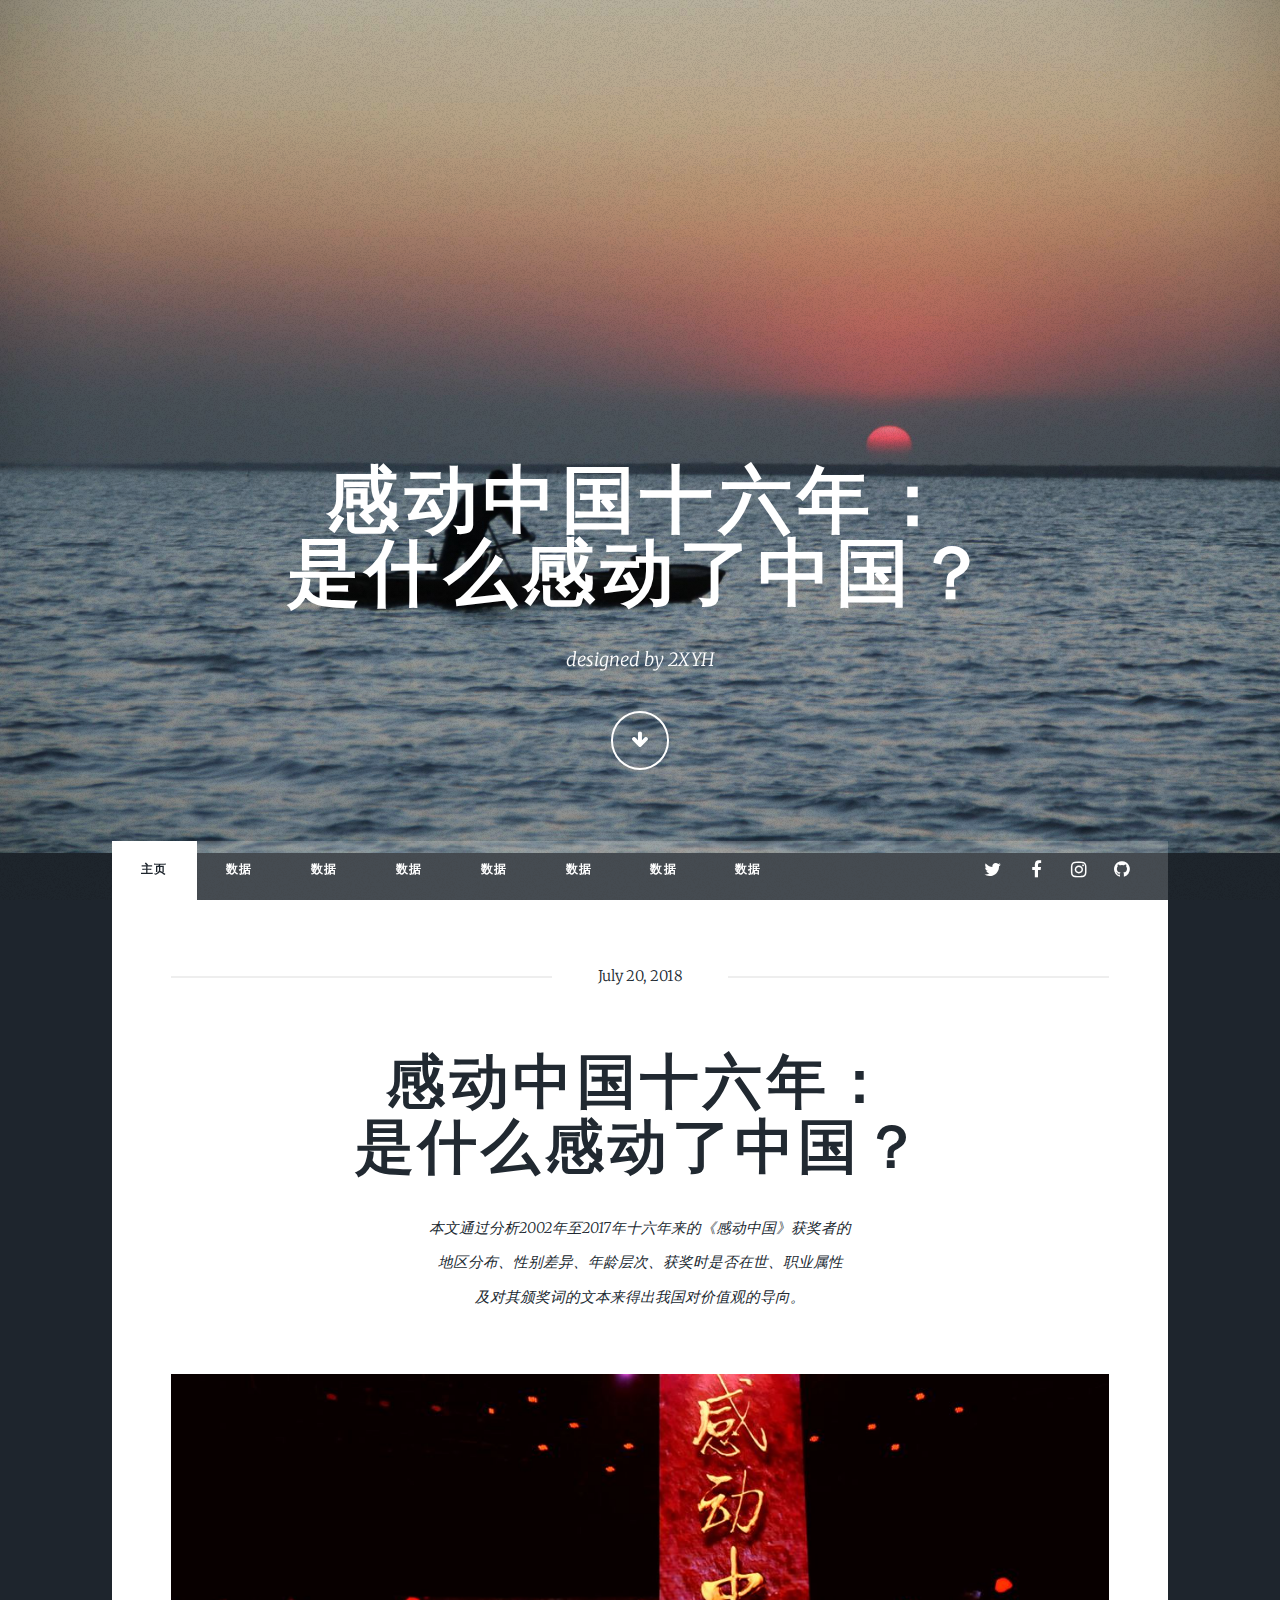
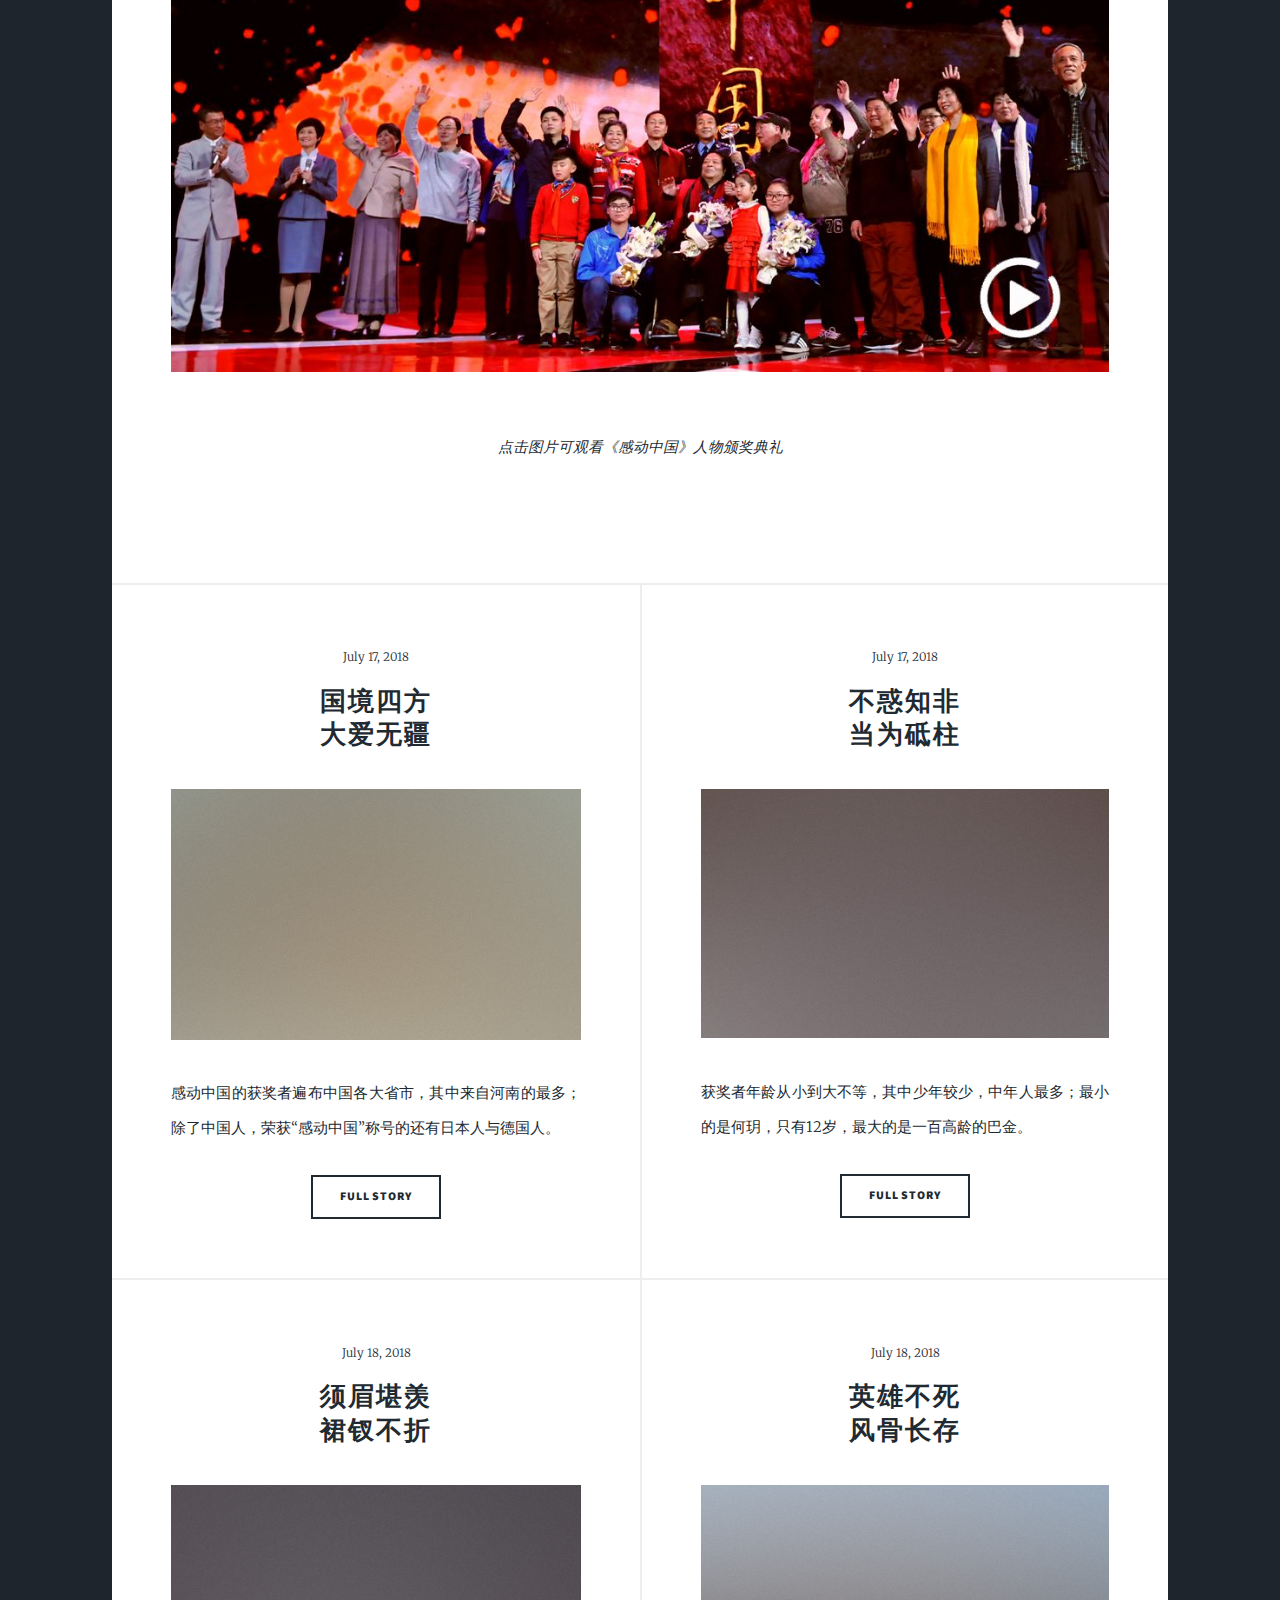
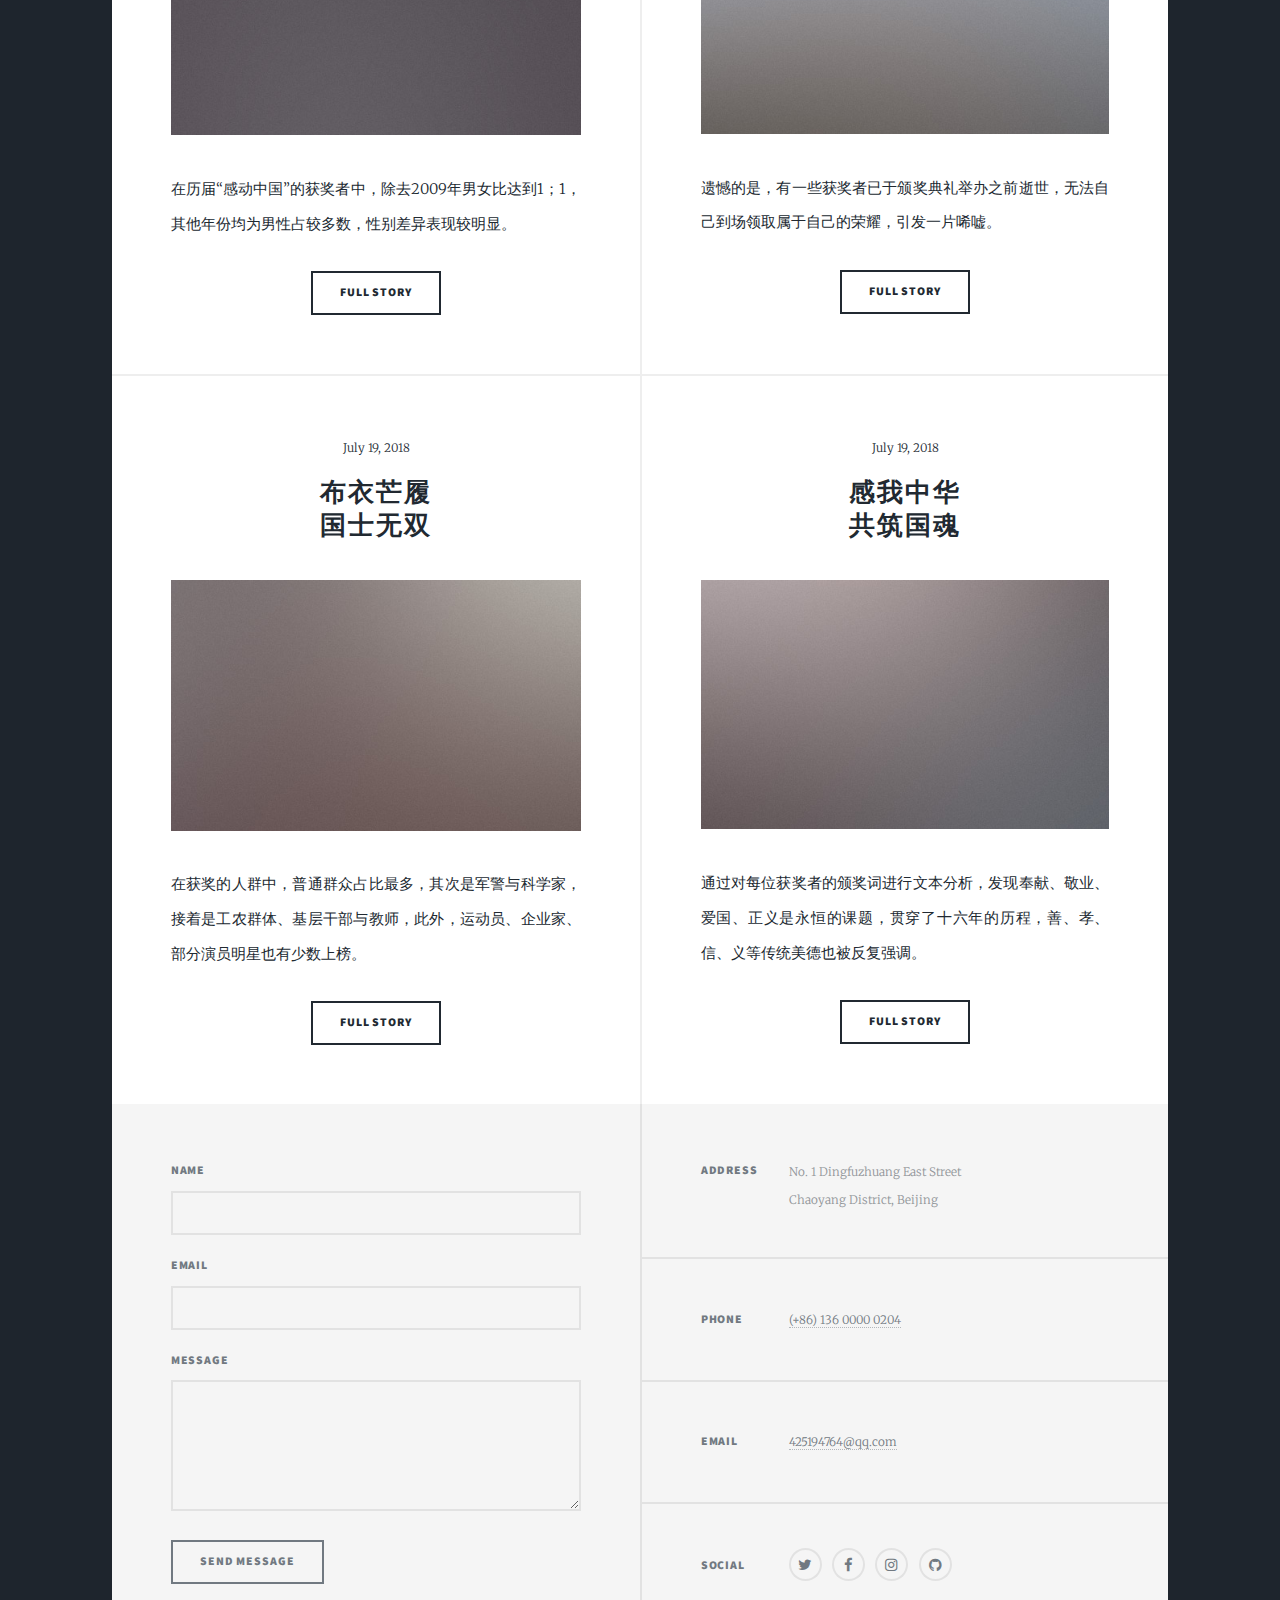
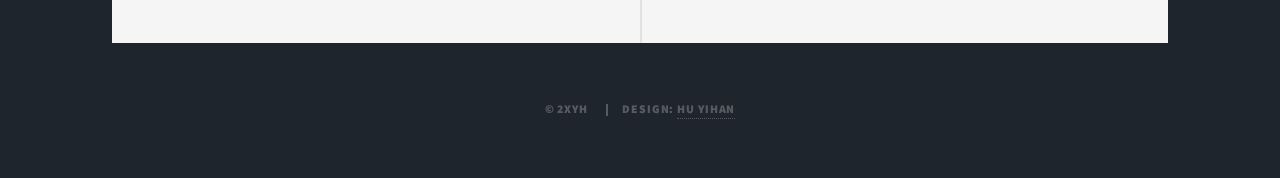
==== commit 288fc085: "20180719 14:34" ====
--- a/index.html
+++ b/index.html
@@ -93,7 +93,7 @@
                     <header>
                         <span class="date">July 17, 2018</span>
                         <h2><a href="generic.1.html">不惑知非<br />
-										当为底柱</a></h2>
+										当为砥柱</a></h2>
                     </header>
                     <a href="generic.1.html" class="image fit"><img src="images/pic03.jpg" alt="" /></a>
                     <p>获奖者年龄从小到大不等，其中少年较少，中年人最多；最小的是何玥，只有12岁，最大的是一百高龄的巴金。</p>
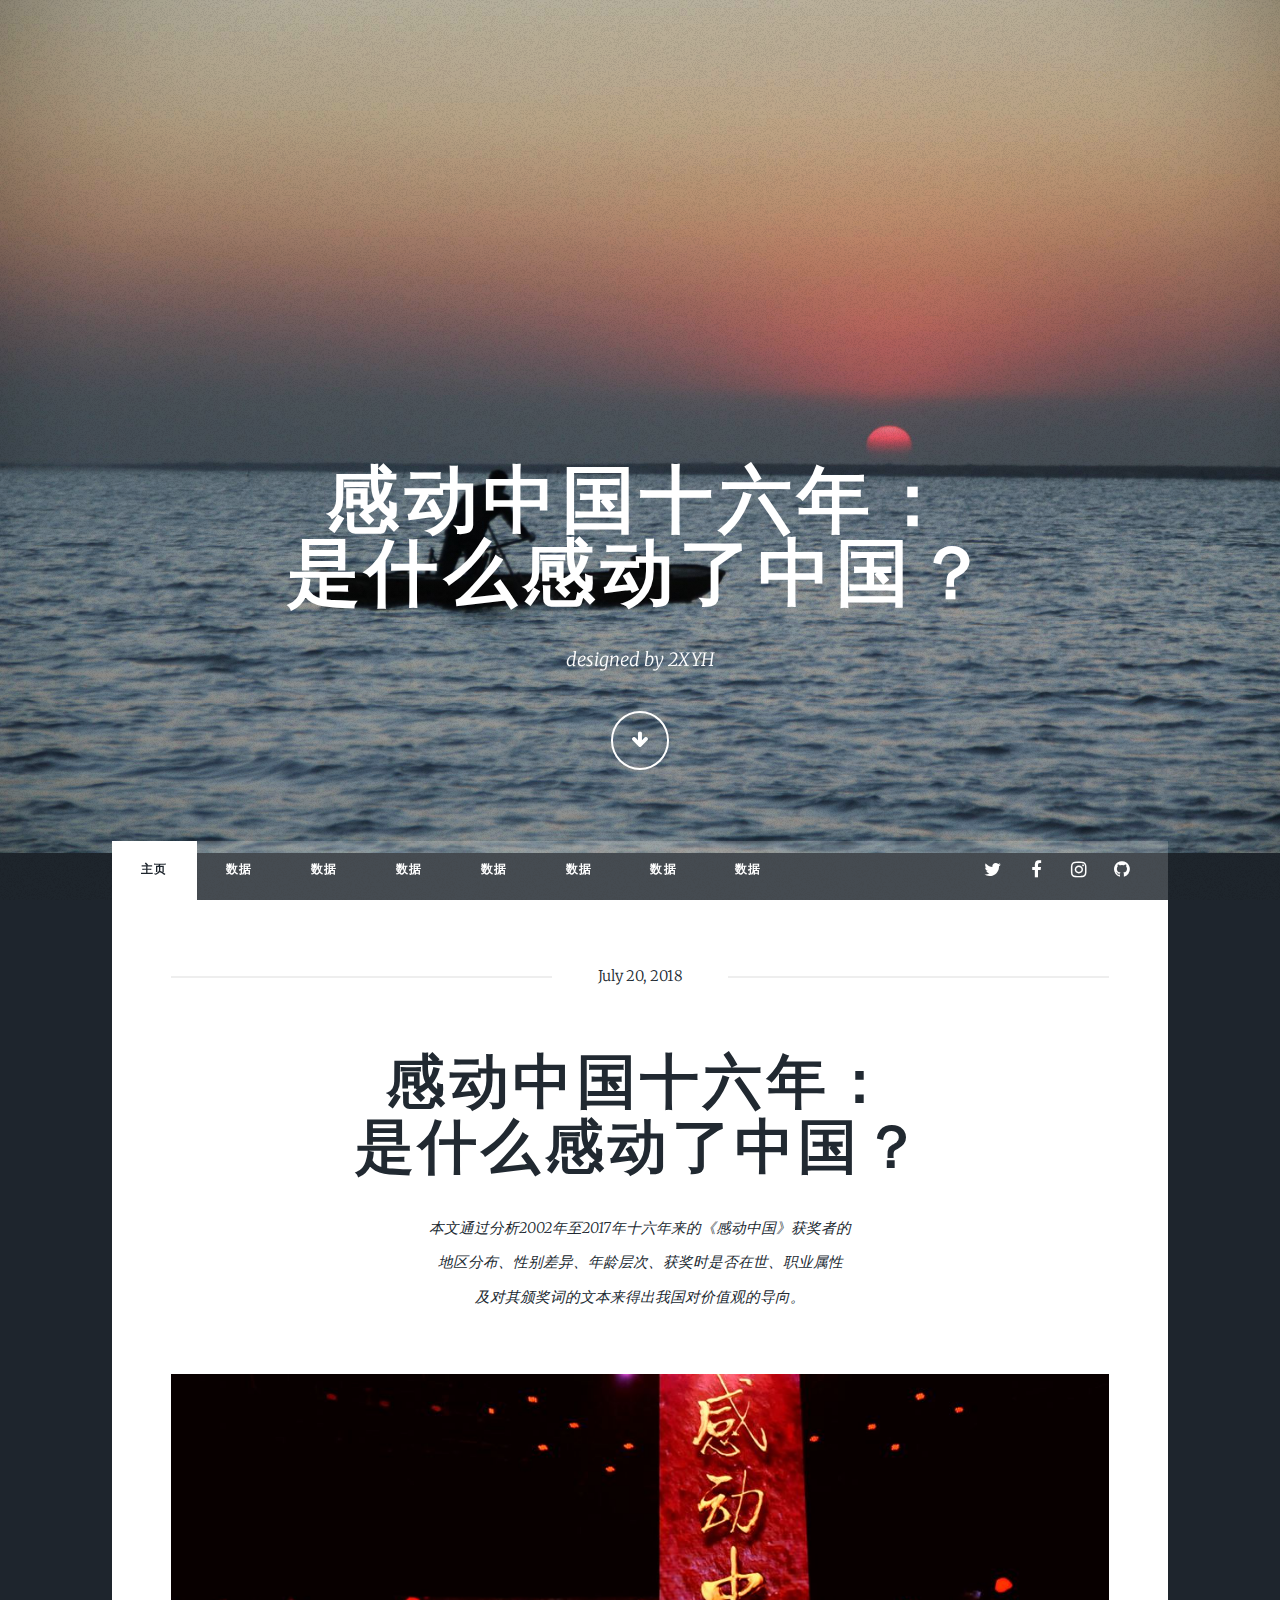
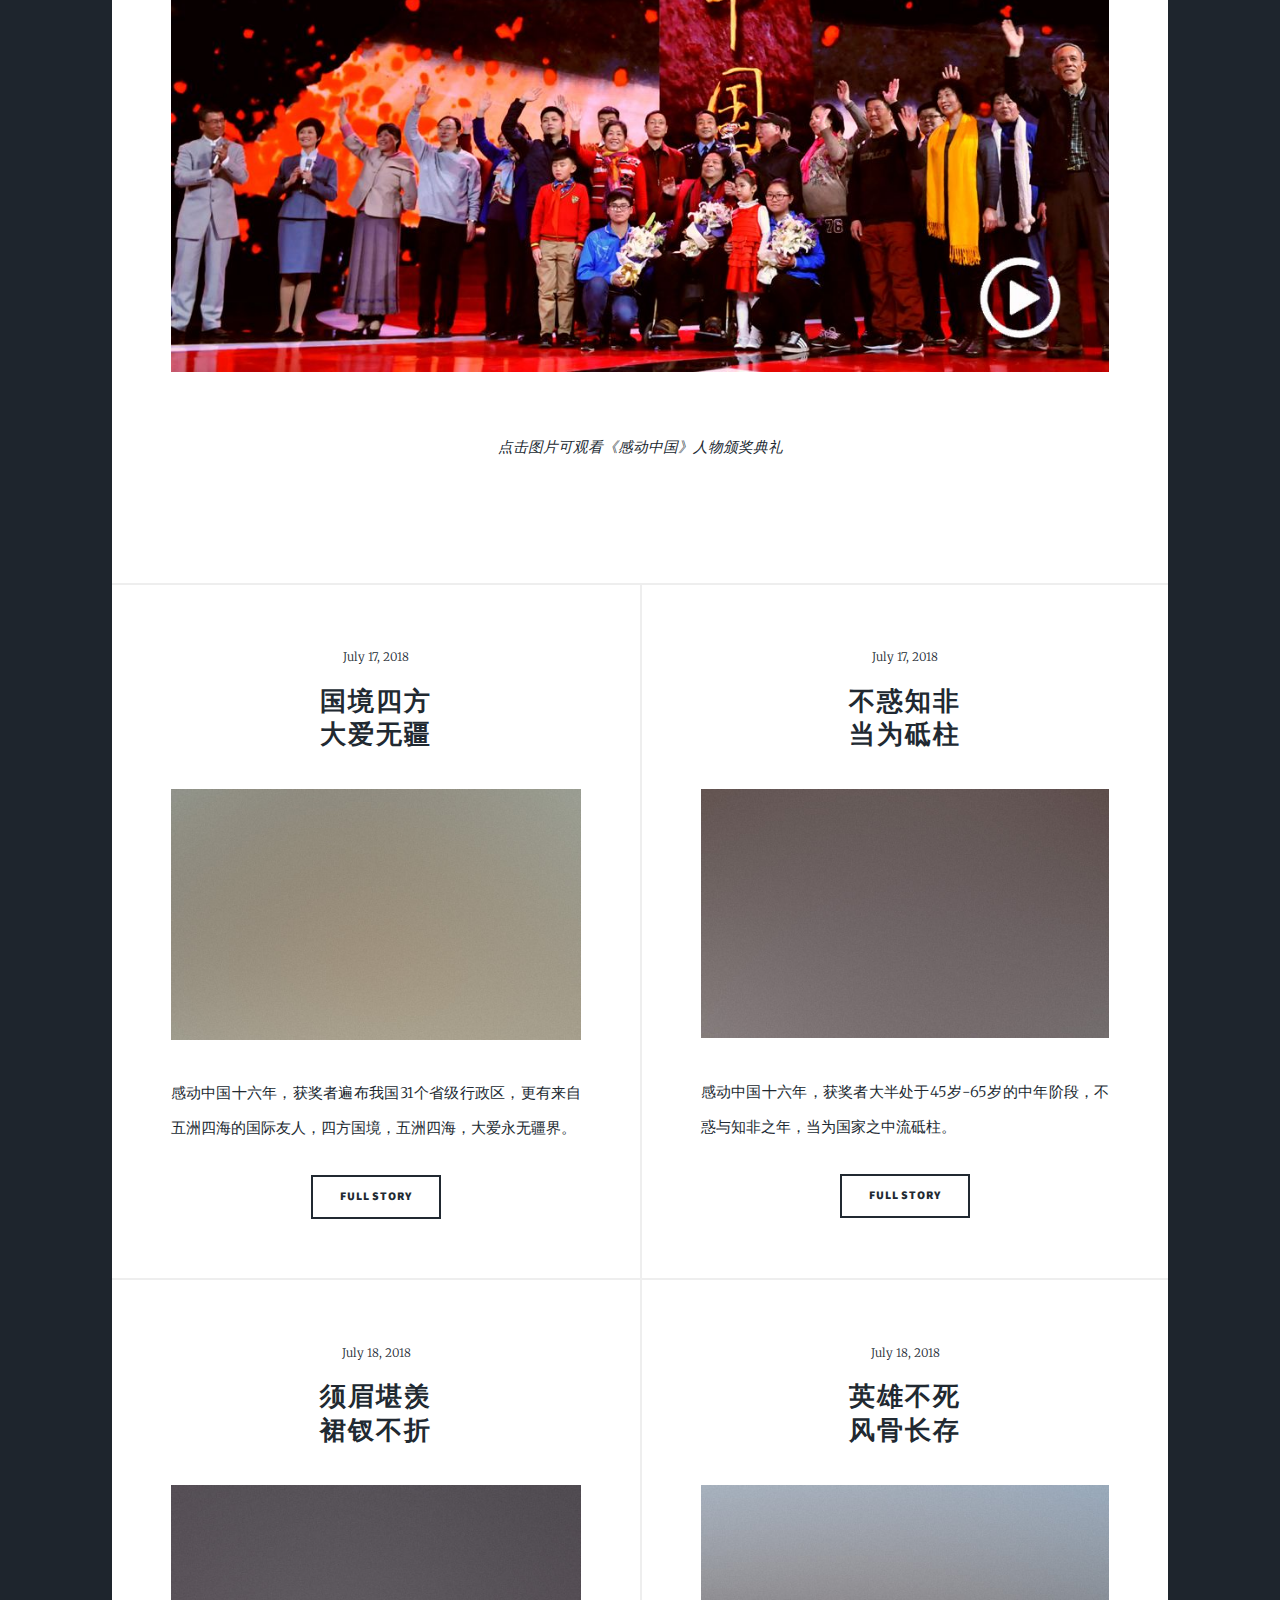
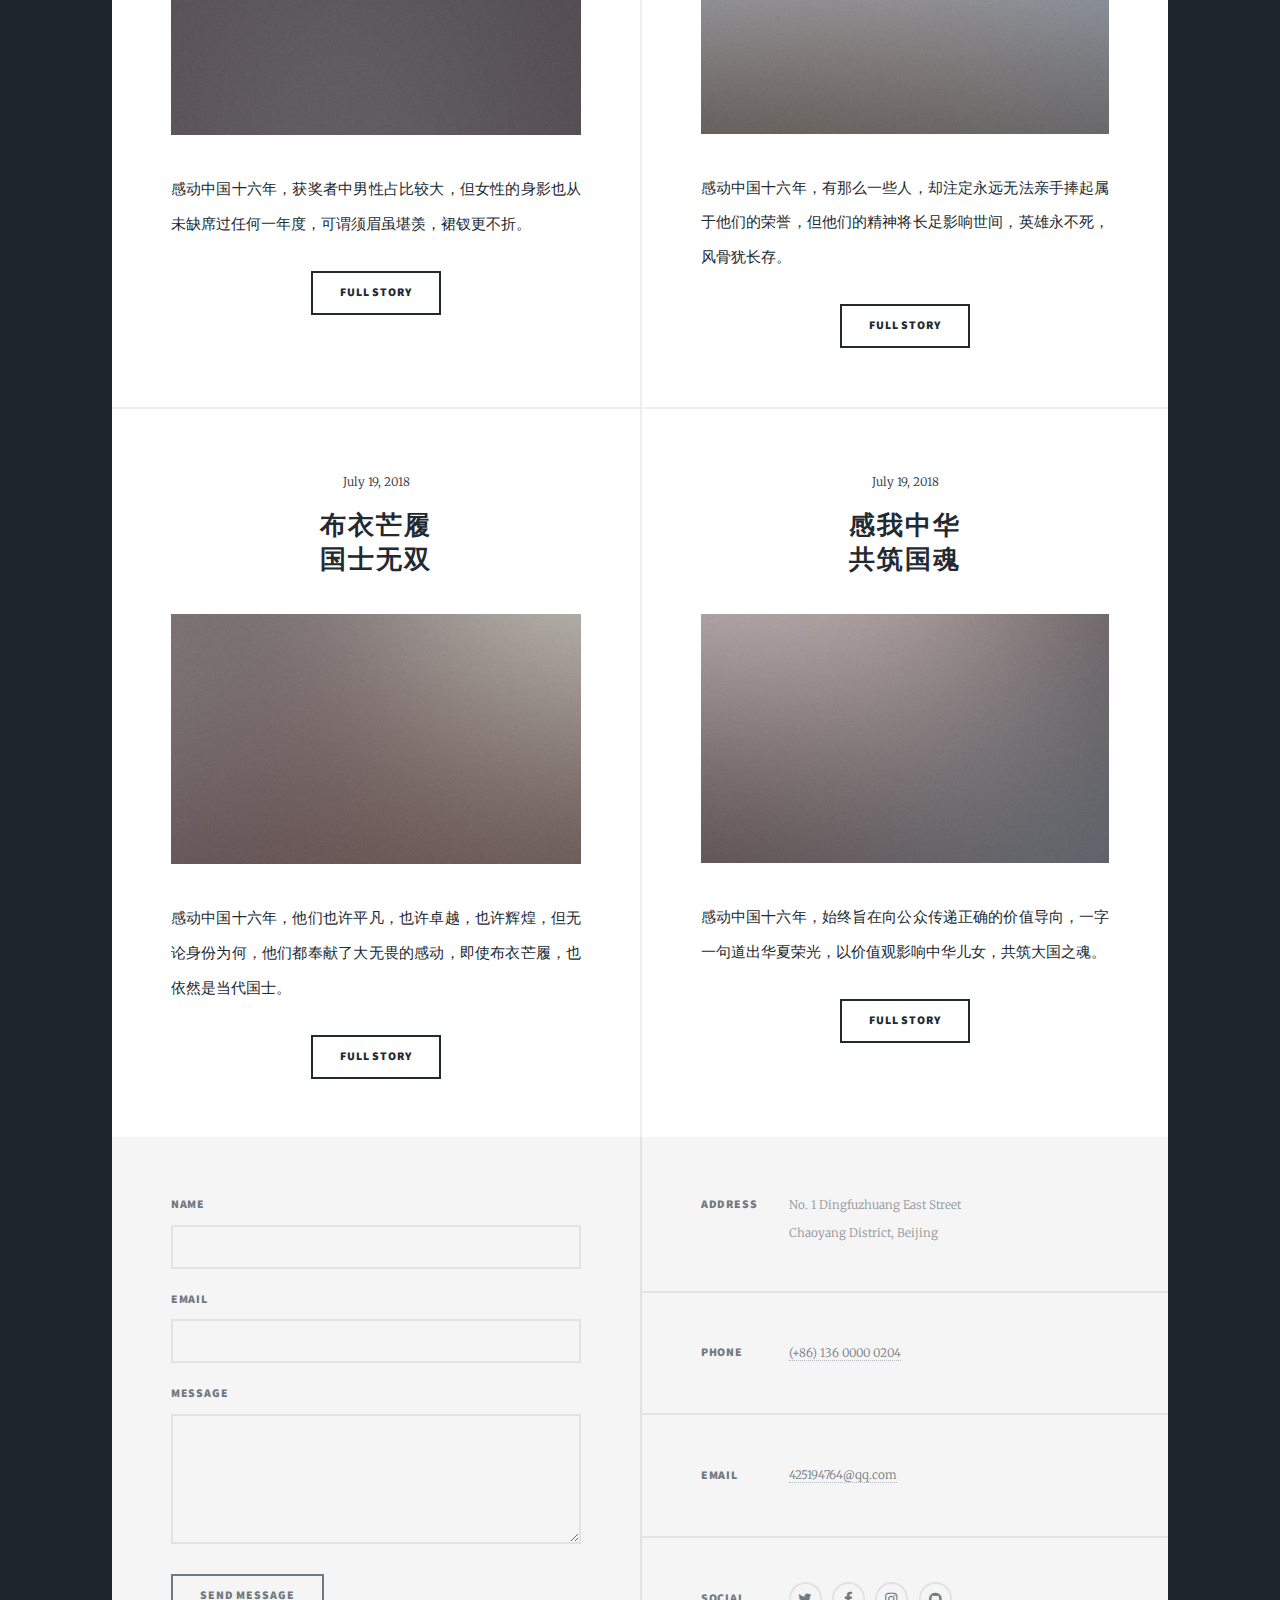
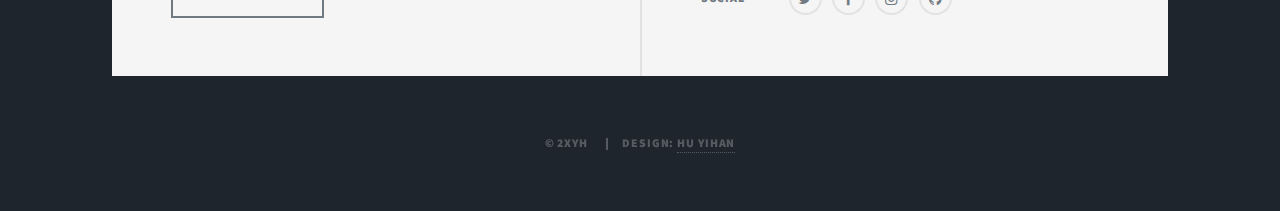
==== commit e6e7620f: "20180719 19:36" ====
--- a/index.html
+++ b/index.html
@@ -84,7 +84,7 @@
 										大爱无疆</a></h2>
                     </header>
                     <a href="generic.html" class="image fit"><img src="images/pic02.jpg" alt="" /></a>
-                    <p>感动中国的获奖者遍布中国各大省市，其中来自河南的最多；除了中国人，荣获“感动中国”称号的还有日本人与德国人。</p>
+                    <p>感动中国十六年，获奖者遍布我国31个省级行政区，更有来自五洲四海的国际友人，四方国境，五洲四海，大爱永无疆界。</p>
                     <ul class="actions special">
                         <li><a href="generic.html" class="button">Full Story</a></li>
                     </ul>
@@ -96,7 +96,7 @@
 										当为砥柱</a></h2>
                     </header>
                     <a href="generic.1.html" class="image fit"><img src="images/pic03.jpg" alt="" /></a>
-                    <p>获奖者年龄从小到大不等，其中少年较少，中年人最多；最小的是何玥，只有12岁，最大的是一百高龄的巴金。</p>
+                    <p>感动中国十六年，获奖者大半处于45岁-65岁的中年阶段，不惑与知非之年，当为国家之中流砥柱。</p>
                     <ul class="actions special">
                         <li><a href="generic.1.html" class="button">Full Story</a></li>
                     </ul>
@@ -108,7 +108,7 @@
                             裙钗不折</a></h2>
                     </header>
                     <a href="generic.2.html" class="image fit"><img src="images/pic04.jpg" alt="" /></a>
-                    <p>在历届“感动中国”的获奖者中，除去2009年男女比达到1；1，其他年份均为男性占较多数，性别差异表现较明显。</p>
+                    <p>感动中国十六年，获奖者中男性占比较大，但女性的身影也从未缺席过任何一年度，可谓须眉虽堪羡，裙钗更不折。</p>
                     <ul class="actions special">
                         <li><a href="generic.2.html" class="button">Full Story</a></li>
                     </ul>
@@ -120,7 +120,7 @@
 										风骨长存</a></h2>
                     </header>
                     <a href="generic.3.html" class="image fit"><img src="images/pic05.jpg" alt="" /></a>
-                    <p>遗憾的是，有一些获奖者已于颁奖典礼举办之前逝世，无法自己到场领取属于自己的荣耀，引发一片唏嘘。</p>
+                    <p>感动中国十六年，有那么一些人，却注定永远无法亲手捧起属于他们的荣誉，但他们的精神将长足影响世间，英雄永不死，风骨犹长存。</p>
                     <ul class="actions special">
                         <li><a href="generic.3.html" class="button">Full Story</a></li>
                     </ul>
@@ -132,7 +132,7 @@
 										国士无双</a></h2>
                     </header>
                     <a href="generic.4.html" class="image fit"><img src="images/pic06.jpg" alt="" /></a>
-                    <p>在获奖的人群中，普通群众占比最多，其次是军警与科学家，接着是工农群体、基层干部与教师，此外，运动员、企业家、部分演员明星也有少数上榜。</p>
+                    <p>感动中国十六年，他们也许平凡，也许卓越，也许辉煌，但无论身份为何，他们都奉献了大无畏的感动，即使布衣芒履，也依然是当代国士。</p>
                     <ul class="actions special">
                         <li><a href="generic.4.html" class="button">Full Story</a></li>
                     </ul>
@@ -144,7 +144,7 @@
 										共筑国魂</a></h2>
                     </header>
                     <a href="generic.5.html" class="image fit"><img src="images/pic07.jpg" alt="" /></a>
-                    <p>通过对每位获奖者的颁奖词进行文本分析，发现奉献、敬业、爱国、正义是永恒的课题，贯穿了十六年的历程，善、孝、信、义等传统美德也被反复强调。</p>
+                    <p>感动中国十六年，始终旨在向公众传递正确的价值导向，一字一句道出华夏荣光，以价值观影响中华儿女，共筑大国之魂。</p>
                     <ul class="actions special">
                         <li><a href="generic.5.html" class="button">Full Story</a></li>
                     </ul>
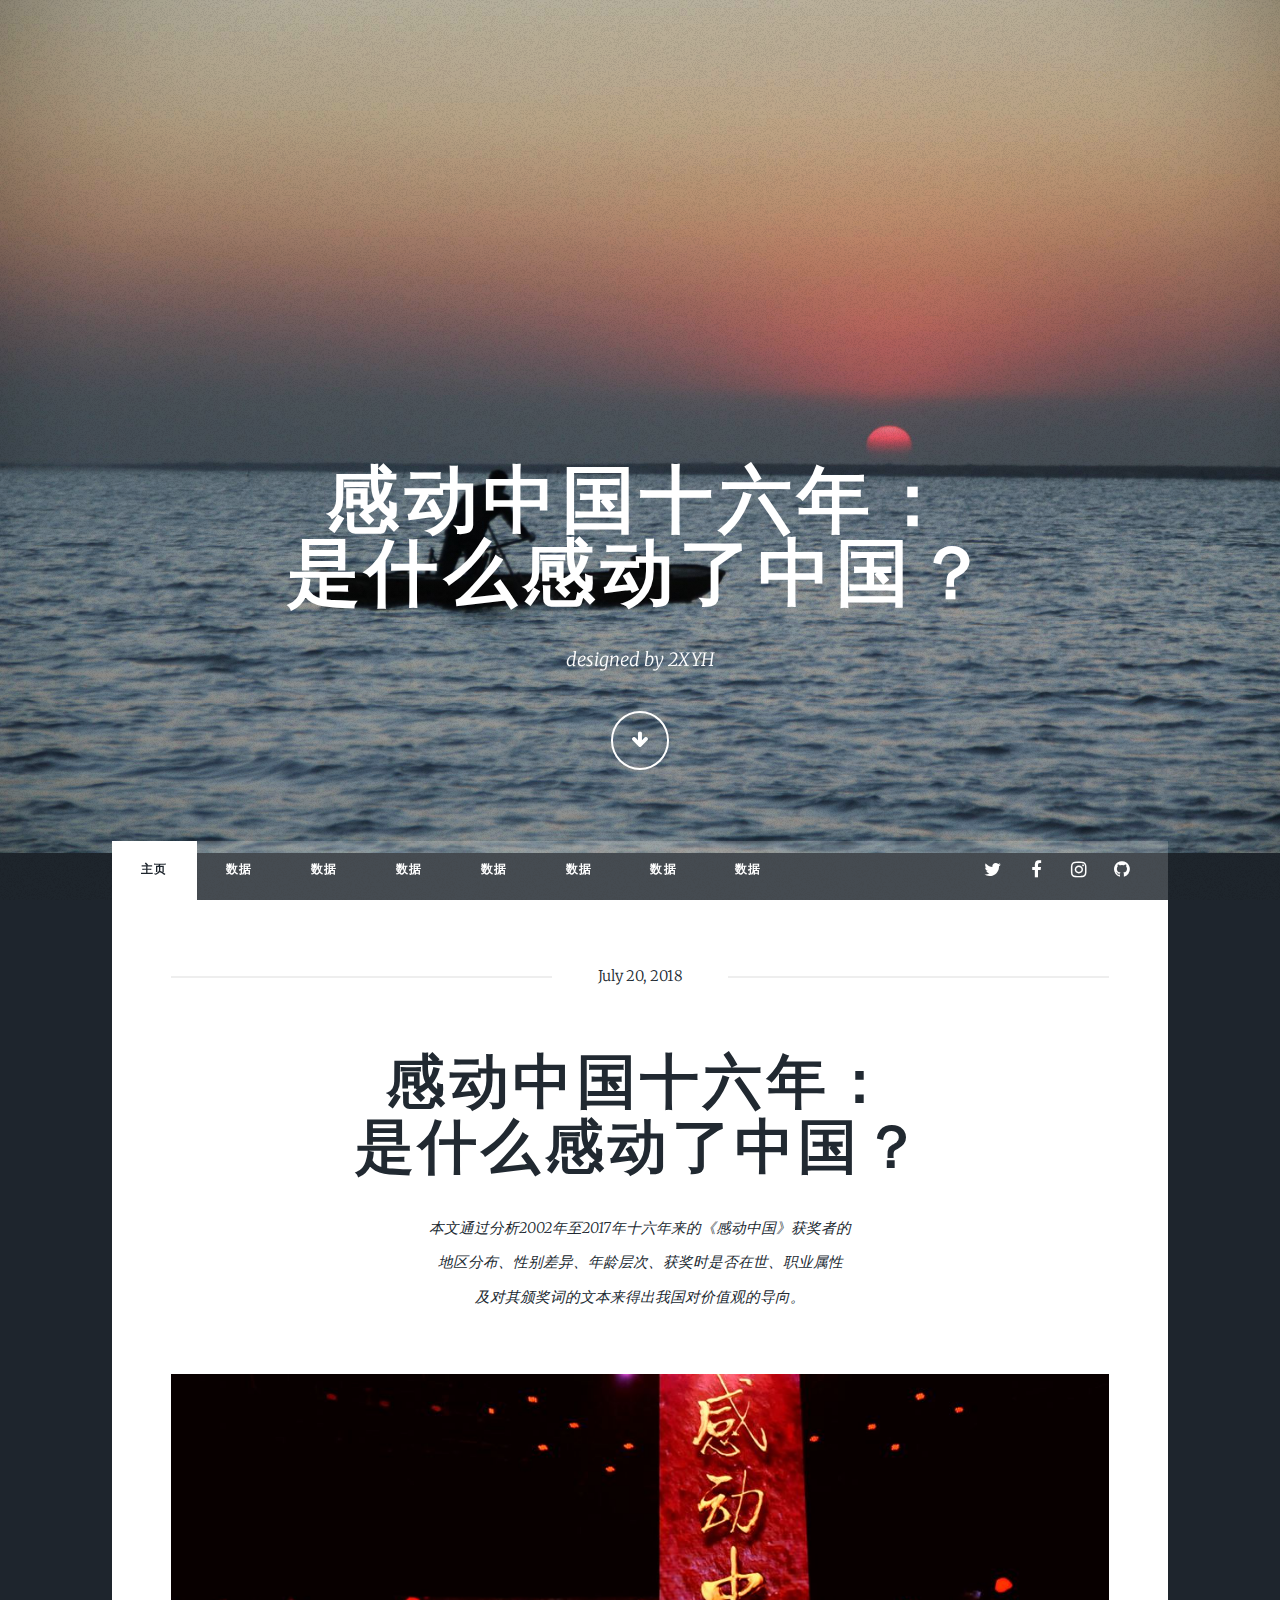
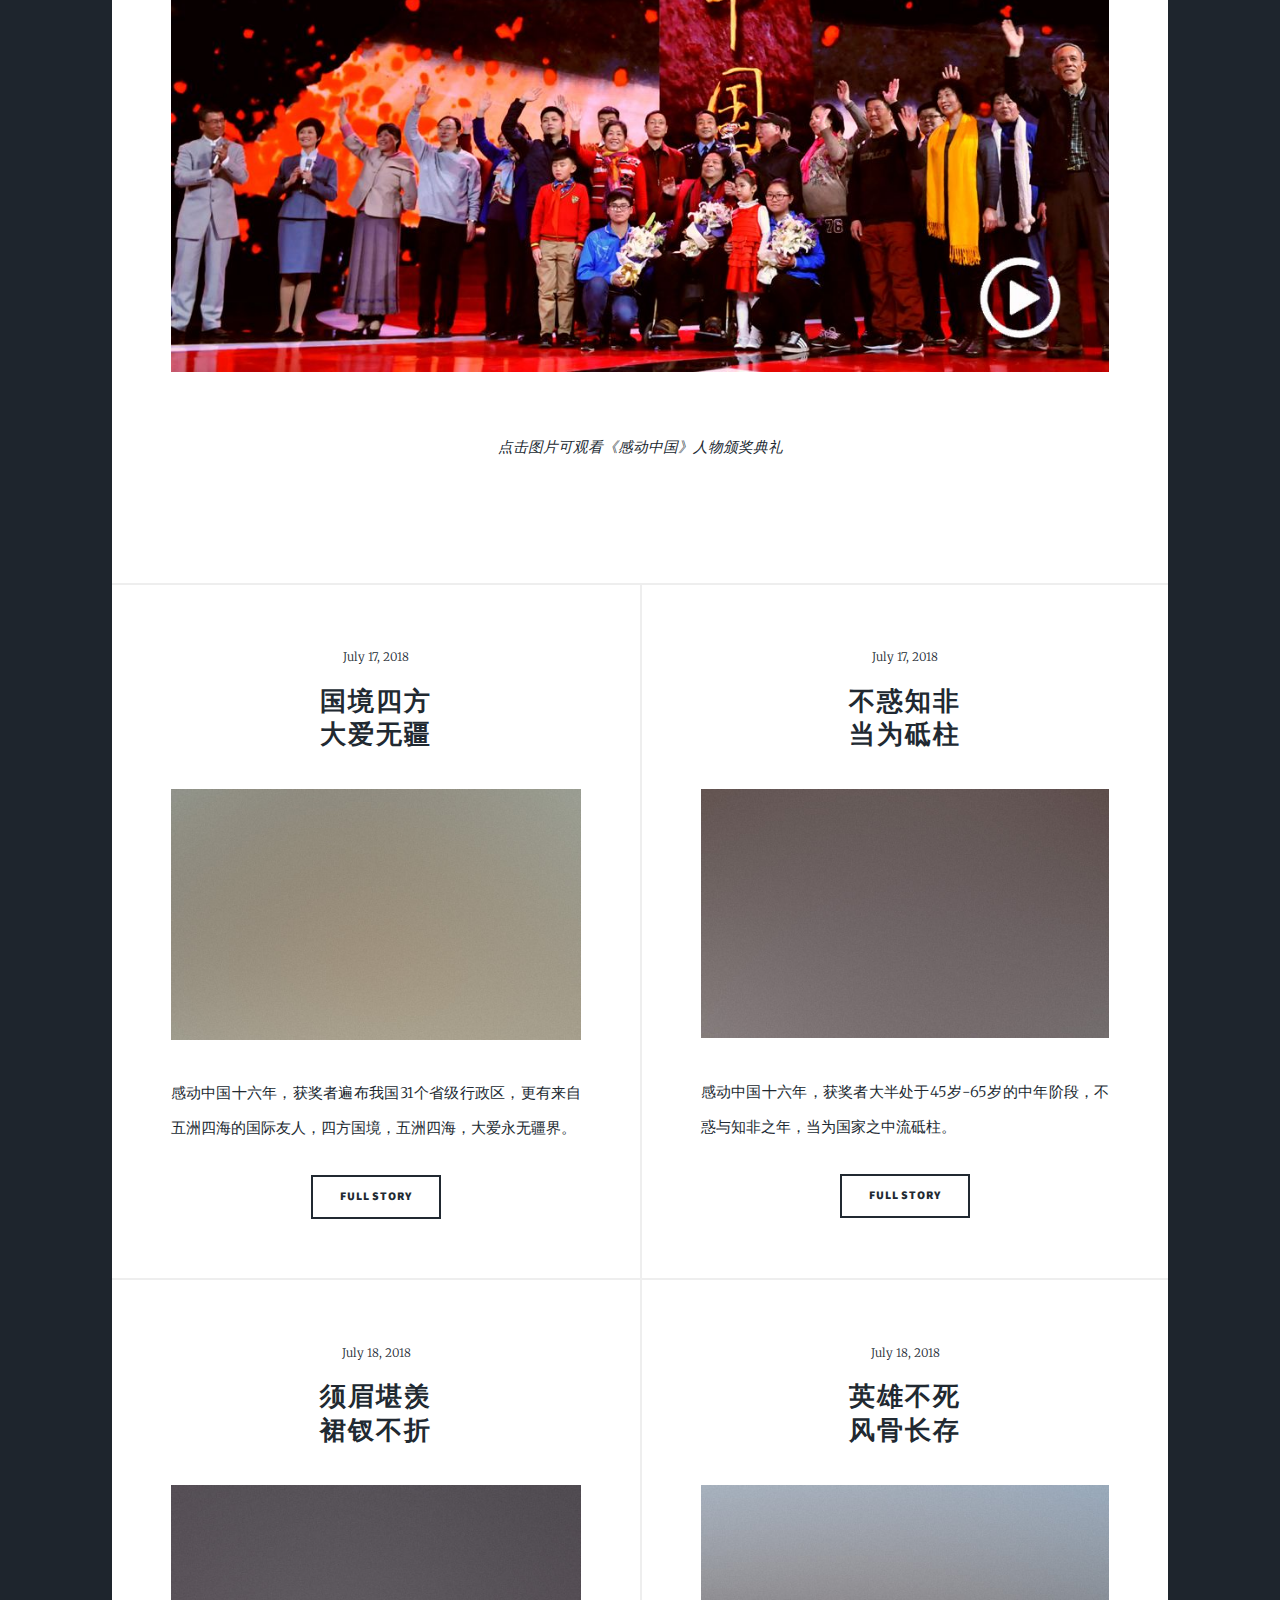
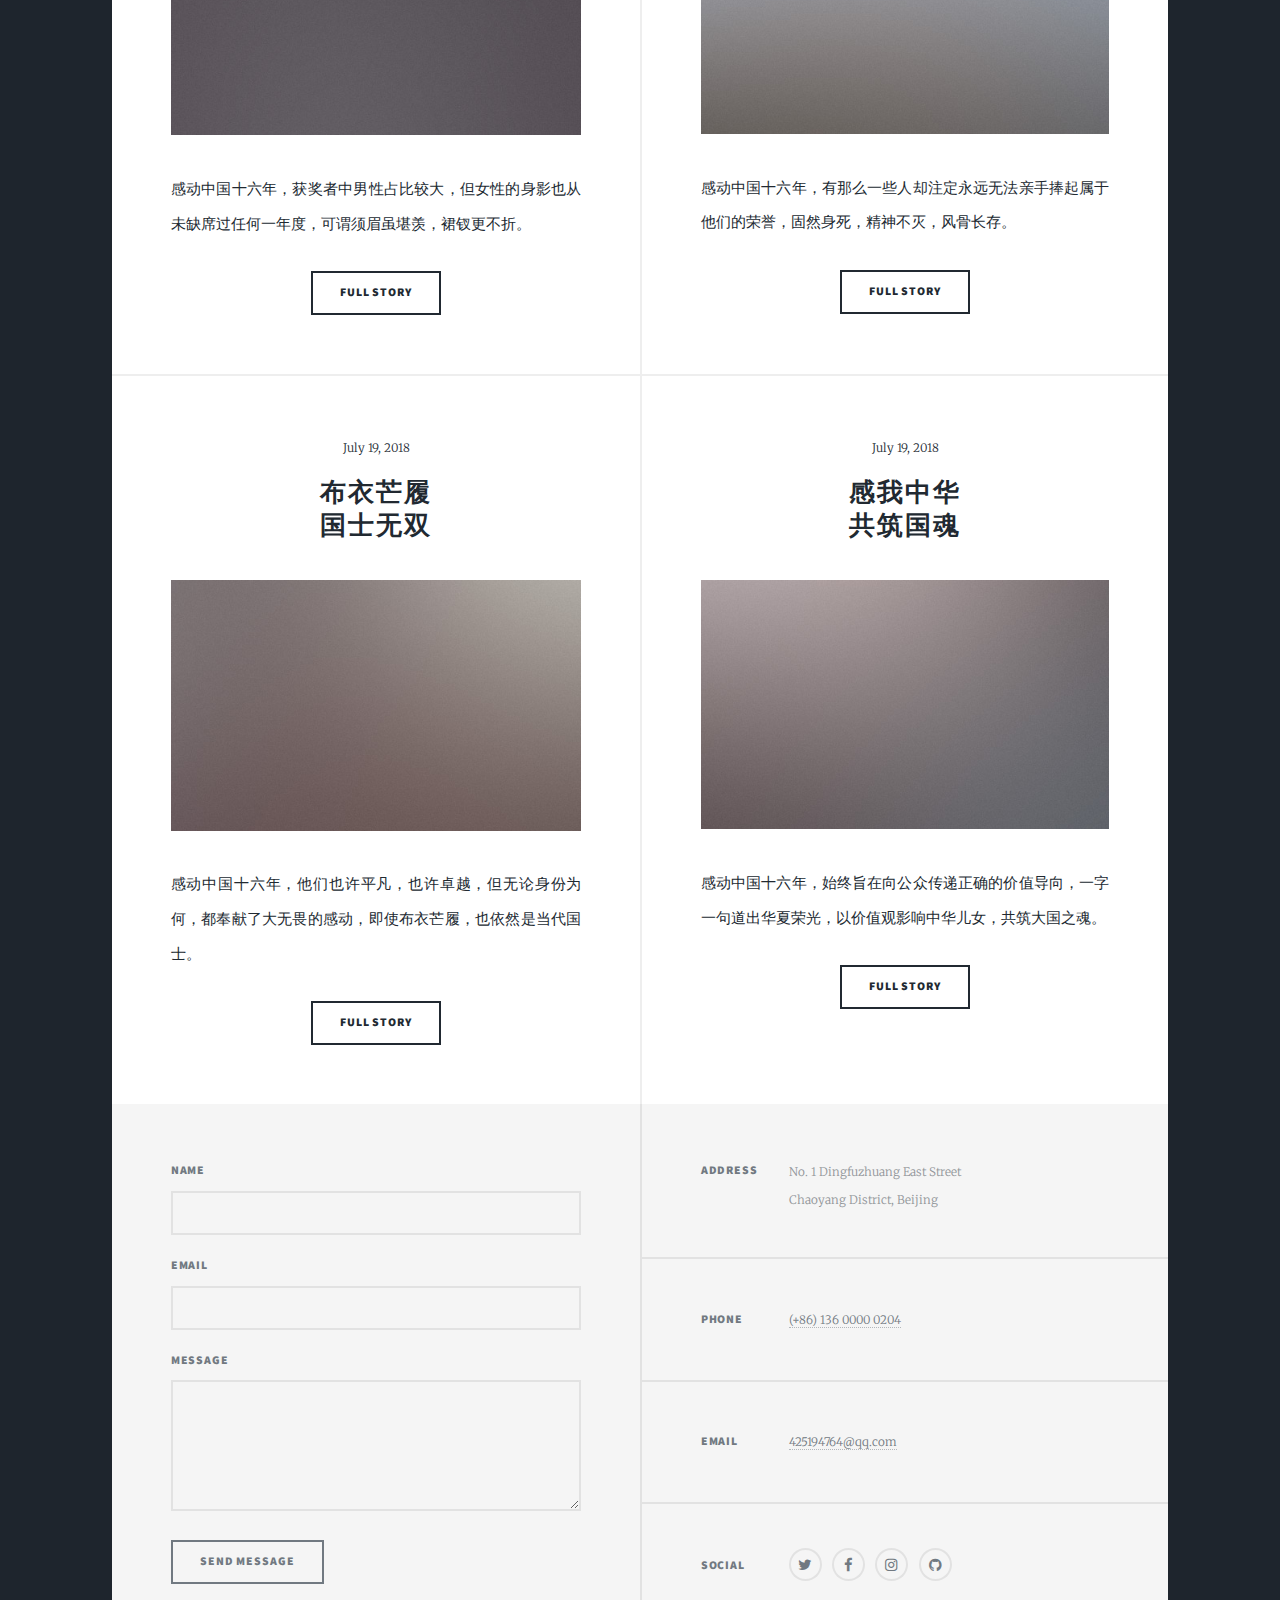
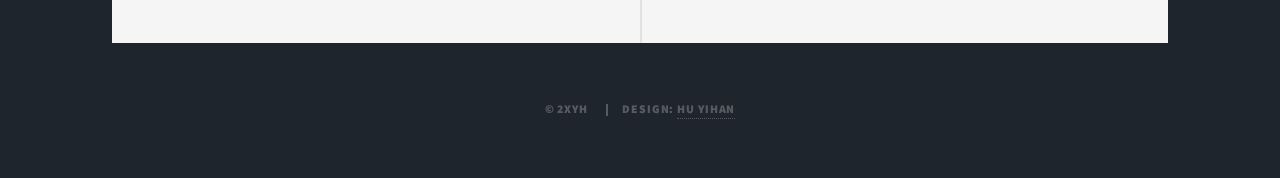
==== commit 9c5f1208: "20180719 20：31" ====
--- a/index.html
+++ b/index.html
@@ -120,7 +120,7 @@
 										风骨长存</a></h2>
                     </header>
                     <a href="generic.3.html" class="image fit"><img src="images/pic05.jpg" alt="" /></a>
-                    <p>感动中国十六年，有那么一些人，却注定永远无法亲手捧起属于他们的荣誉，但他们的精神将长足影响世间，英雄永不死，风骨犹长存。</p>
+                    <p>感动中国十六年，有那么一些人却注定永远无法亲手捧起属于他们的荣誉，固然身死，精神不灭，风骨长存。</p>
                     <ul class="actions special">
                         <li><a href="generic.3.html" class="button">Full Story</a></li>
                     </ul>
@@ -132,7 +132,7 @@
 										国士无双</a></h2>
                     </header>
                     <a href="generic.4.html" class="image fit"><img src="images/pic06.jpg" alt="" /></a>
-                    <p>感动中国十六年，他们也许平凡，也许卓越，也许辉煌，但无论身份为何，他们都奉献了大无畏的感动，即使布衣芒履，也依然是当代国士。</p>
+                    <p>感动中国十六年，他们也许平凡，也许卓越，但无论身份为何，都奉献了大无畏的感动，即使布衣芒履，也依然是当代国士。</p>
                     <ul class="actions special">
                         <li><a href="generic.4.html" class="button">Full Story</a></li>
                     </ul>
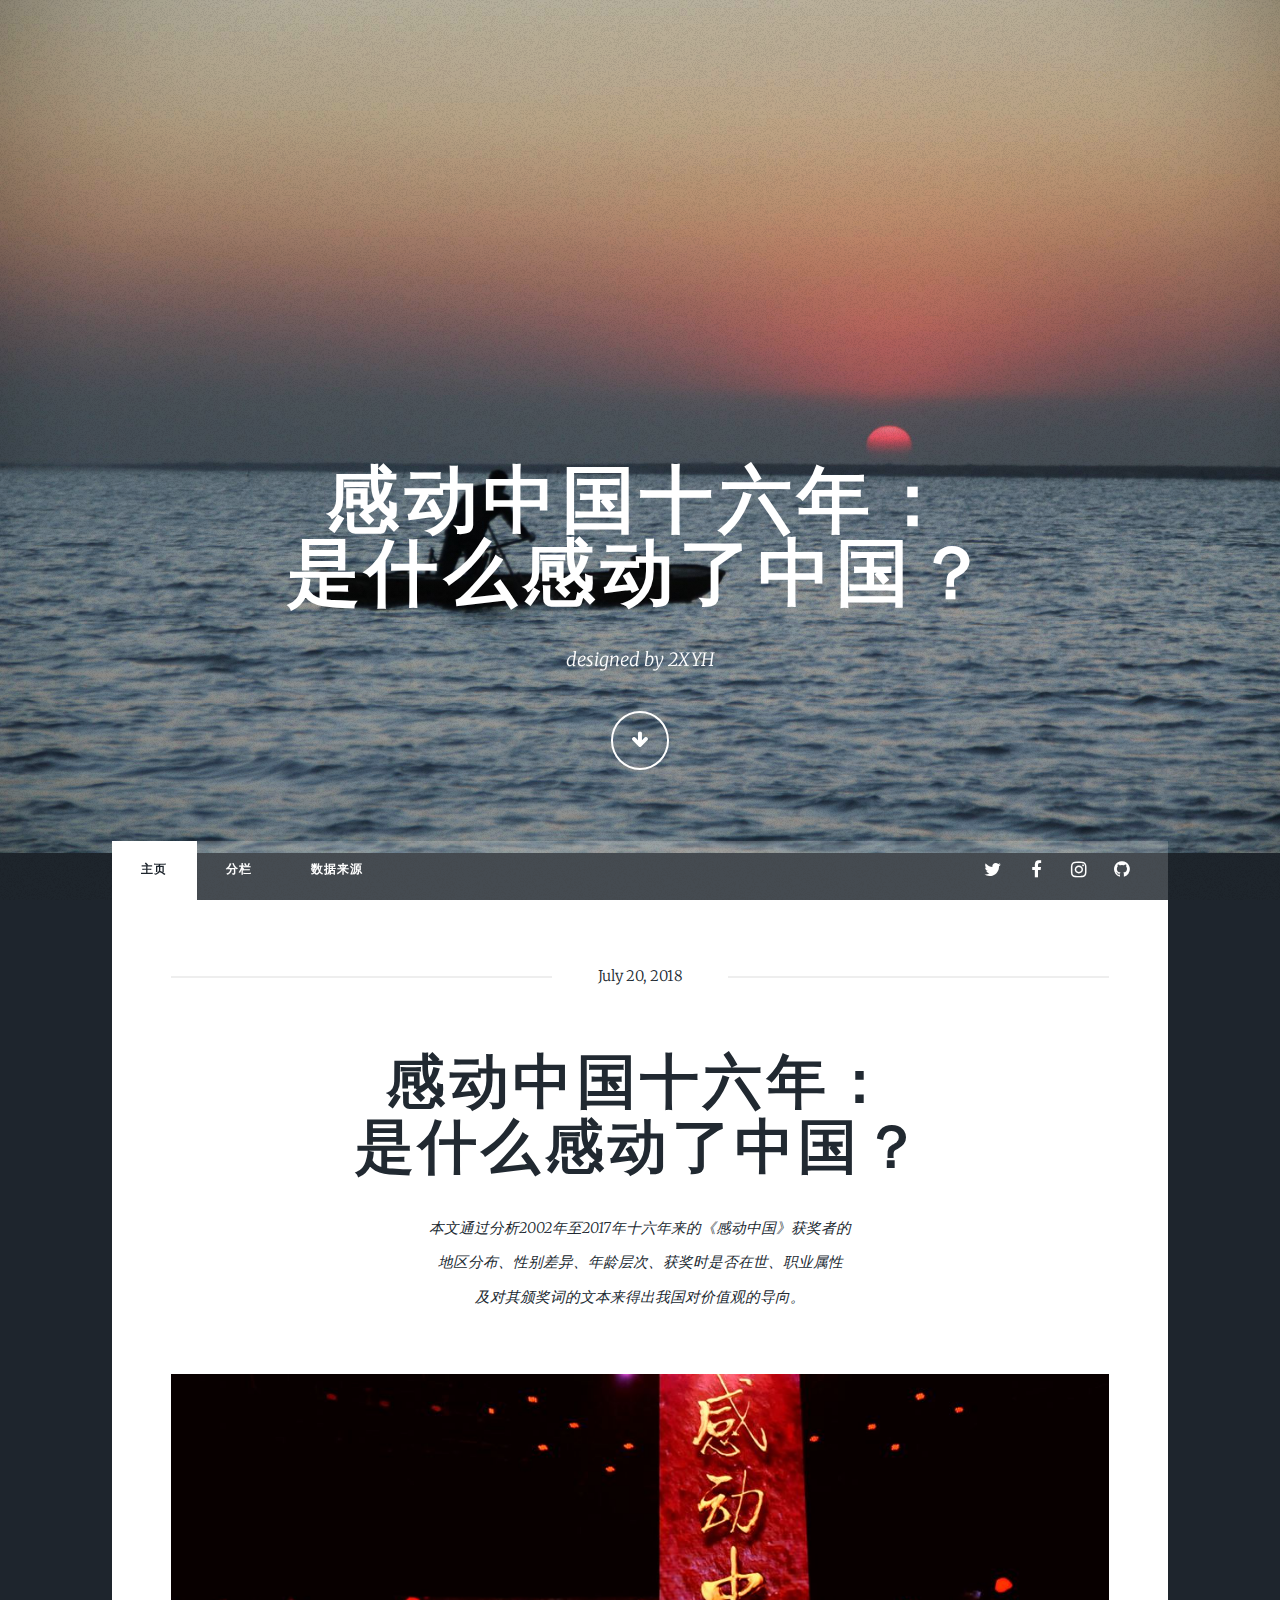
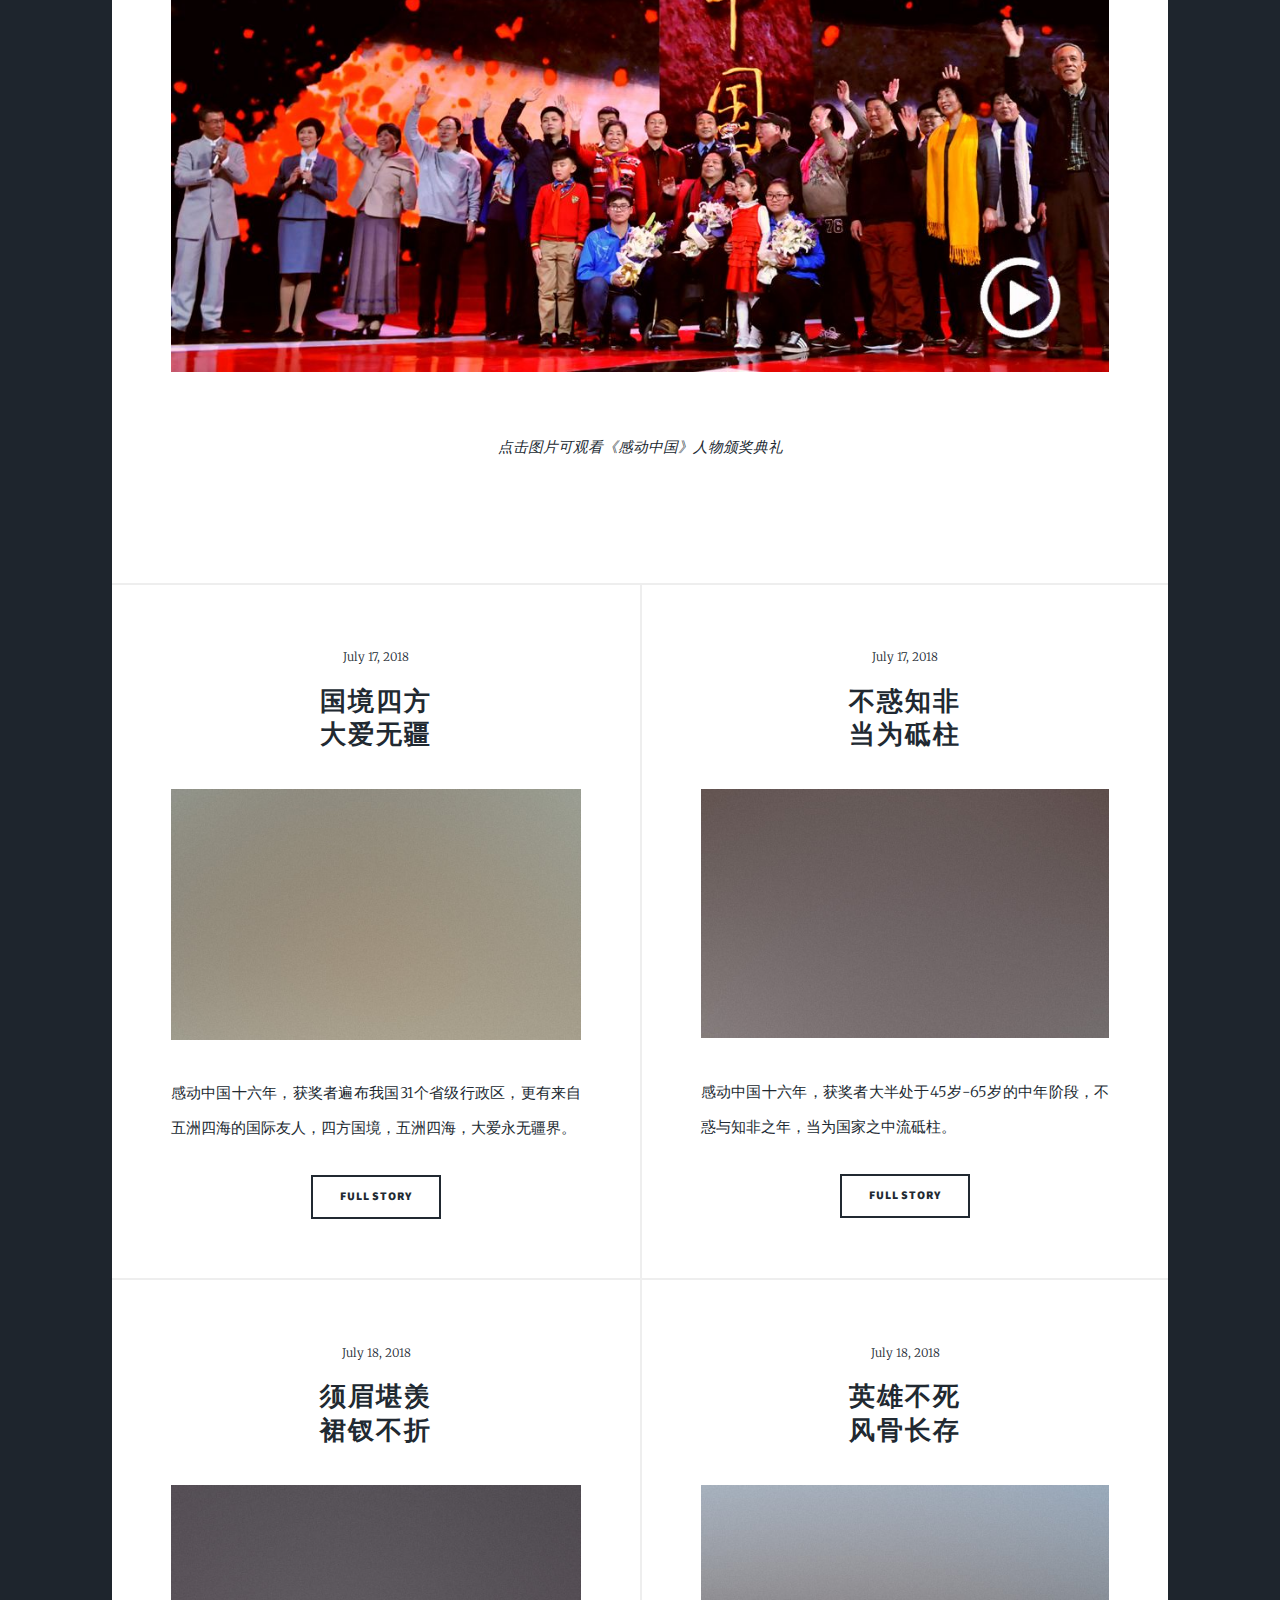
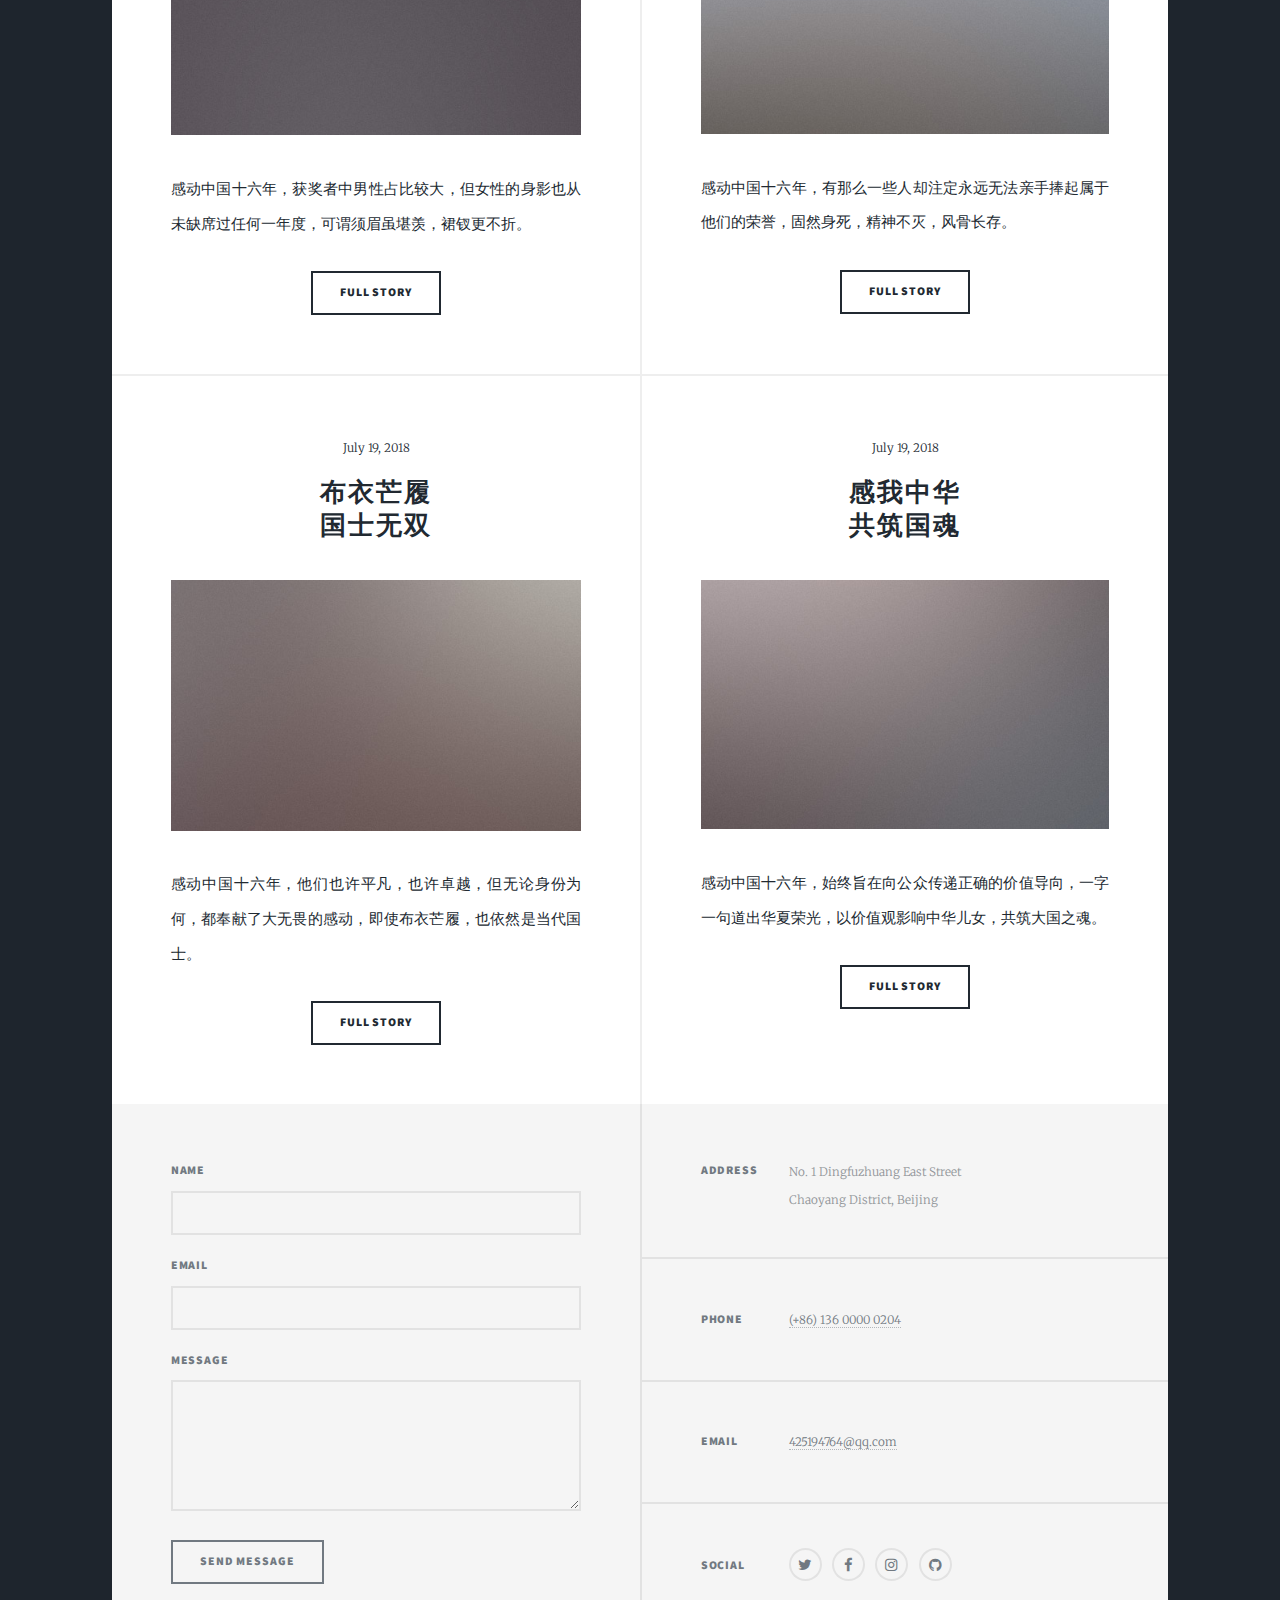
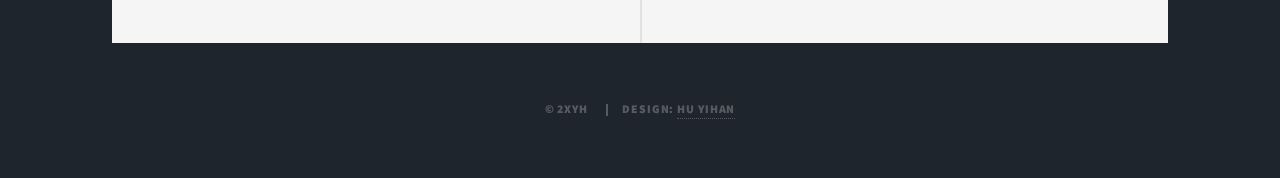
==== commit f0fa497a: "20180720 09:46" ====
--- a/index.html
+++ b/index.html
@@ -38,13 +38,8 @@
         <nav id="nav">
             <ul class="links">
                 <li class="active"><a href="index.html">主页</a></li>
-                <li><a href="generic.html">数据</a></li>
-                <li><a href="genneric.1.html">数据</a></li>
-                <li><a href="genneric.2.html">数据</a></li>
-                <li><a href="genneric.3.html">数据</a></li>
-                <li><a href="genneric.4.html">数据</a></li>
-                <li><a href="genneric.5.html">数据</a></li>
-                <li><a href="elements.html">数据</a></li>
+                <li><a href="#TZ">分栏</a></li>
+                <li><a href="elements.html">数据来源</a></li>
             </ul>
             <ul class="icons">
                 <li><a href="#" class="icon fa-twitter"><span class="label">Twitter</span></a></li>
@@ -76,7 +71,7 @@
             </article>
 
             <!-- Posts -->
-            <section class="posts">
+            <section class="posts" id=TZ>
                 <article>
                     <header>
                         <span class="date">July 17, 2018</span>
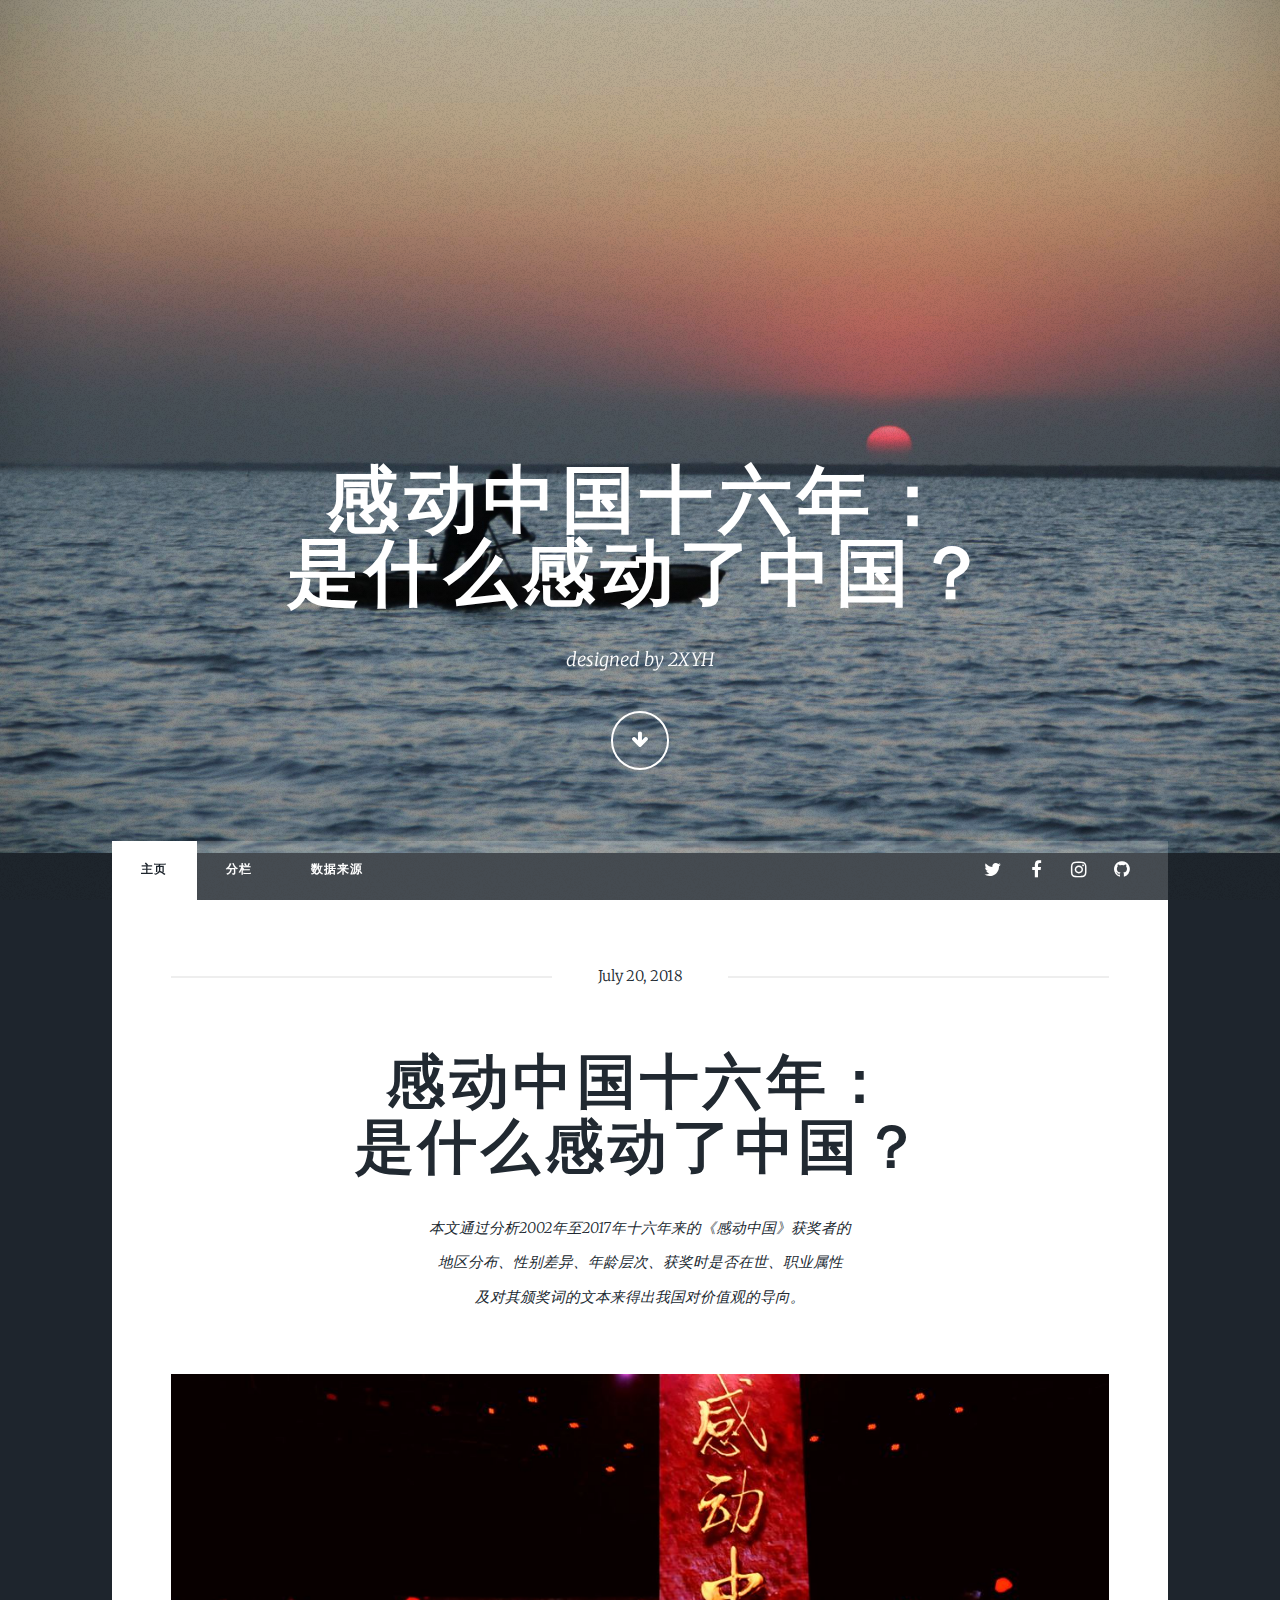
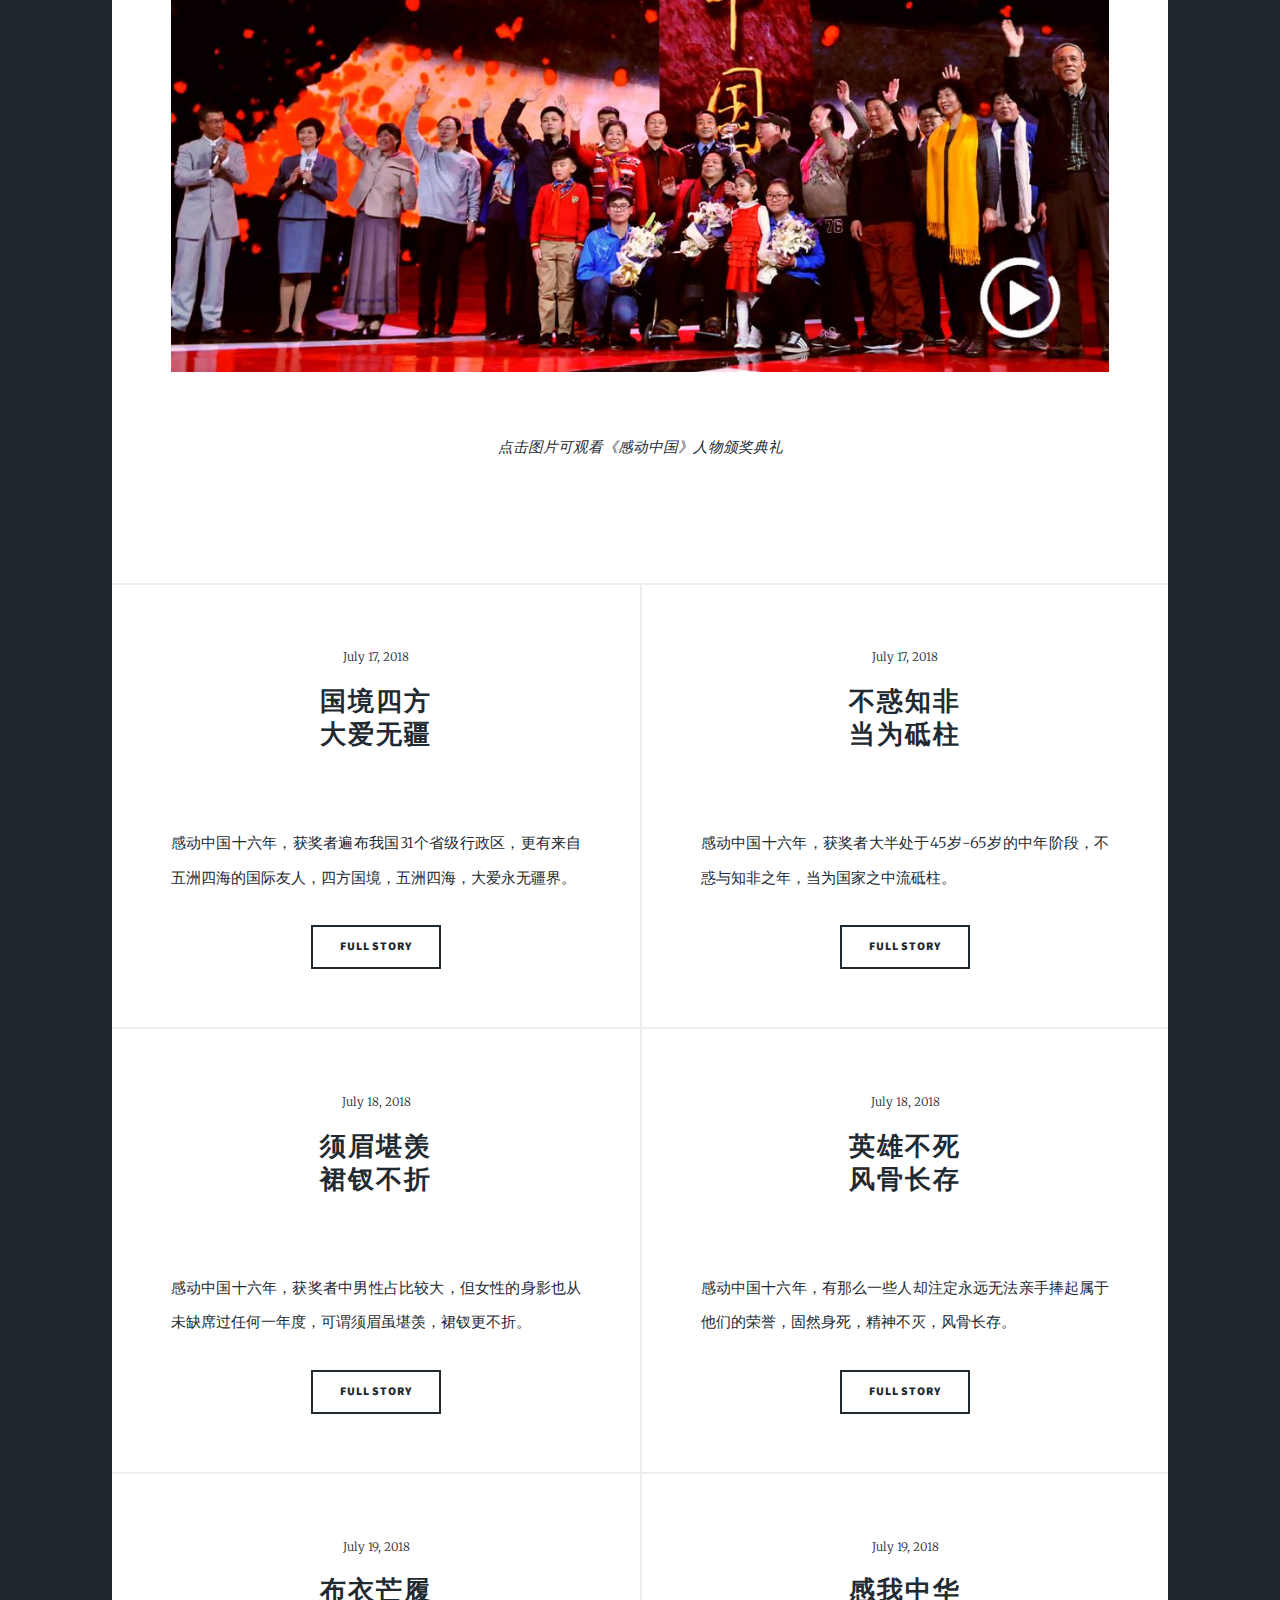
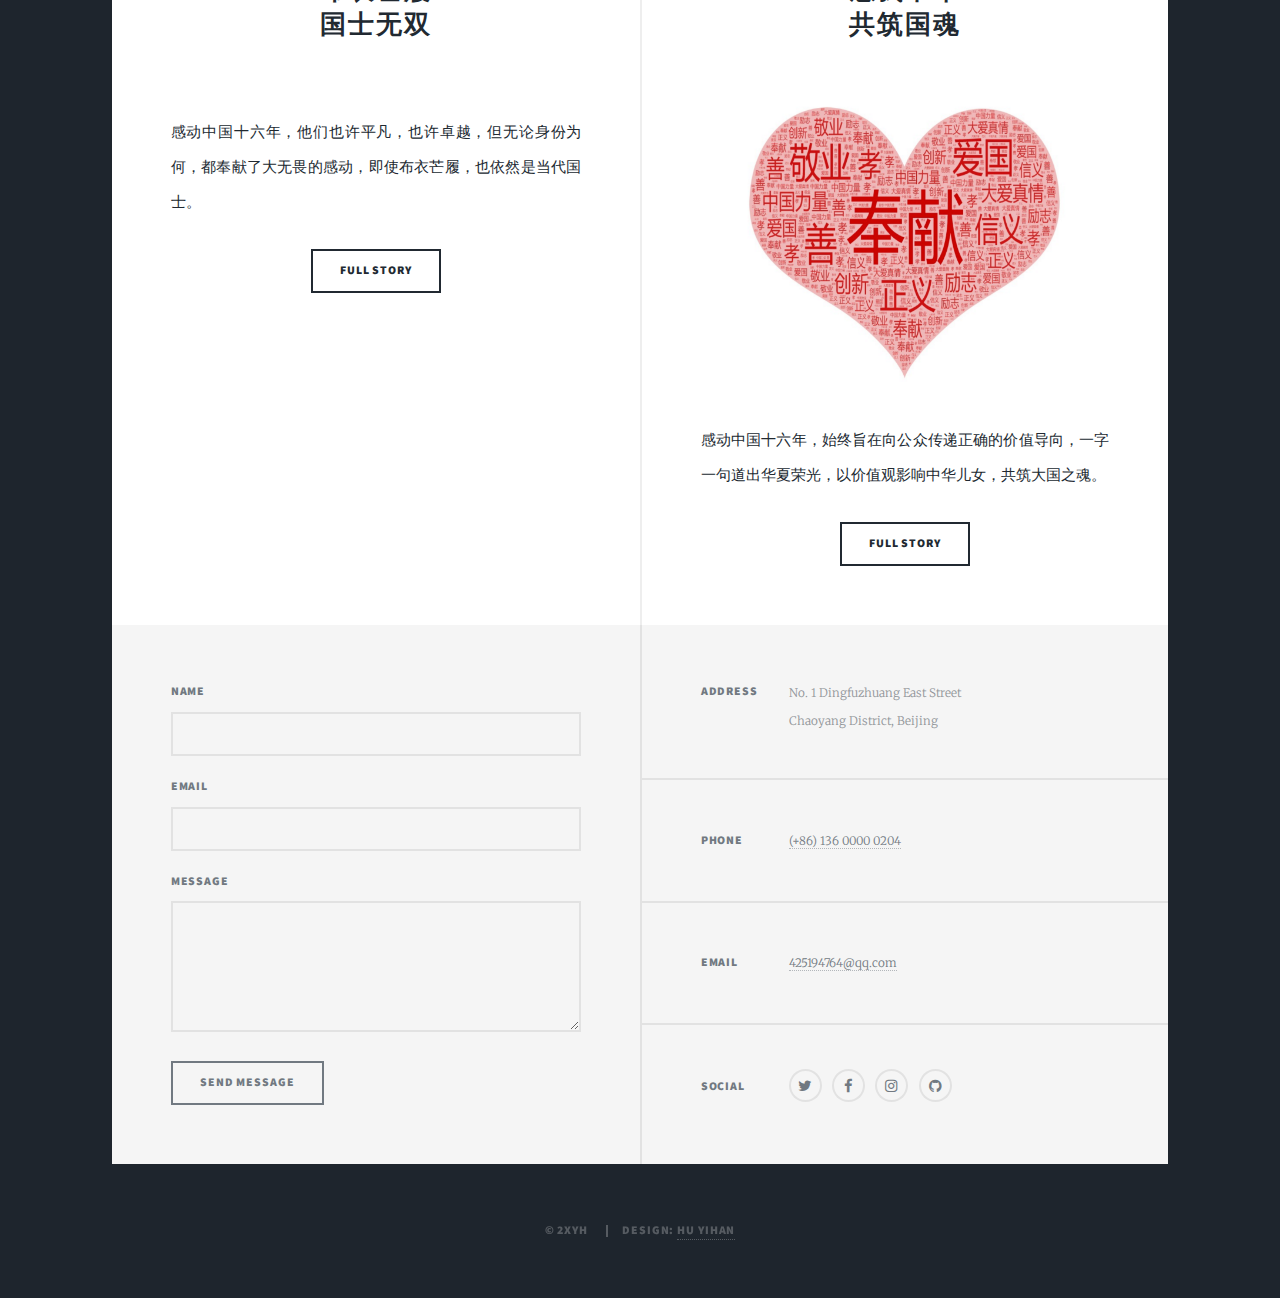
==== commit 463716c3: "20180720 11:05" ====
--- a/index.html
+++ b/index.html
@@ -78,7 +78,7 @@
                         <h2><a href="generic.html">国境四方<br />
 										大爱无疆</a></h2>
                     </header>
-                    <a href="generic.html" class="image fit"><img src="images/pic02.jpg" alt="" /></a>
+                    <a href="generic.html" class="image fit"><img src="images/1.jpg" alt="" /></a>
                     <p>感动中国十六年，获奖者遍布我国31个省级行政区，更有来自五洲四海的国际友人，四方国境，五洲四海，大爱永无疆界。</p>
                     <ul class="actions special">
                         <li><a href="generic.html" class="button">Full Story</a></li>
@@ -90,7 +90,7 @@
                         <h2><a href="generic.1.html">不惑知非<br />
 										当为砥柱</a></h2>
                     </header>
-                    <a href="generic.1.html" class="image fit"><img src="images/pic03.jpg" alt="" /></a>
+                    <a href="generic.1.html" class="image fit"><img src="images/22.jpg" alt="" /></a>
                     <p>感动中国十六年，获奖者大半处于45岁-65岁的中年阶段，不惑与知非之年，当为国家之中流砥柱。</p>
                     <ul class="actions special">
                         <li><a href="generic.1.html" class="button">Full Story</a></li>
@@ -102,7 +102,7 @@
                         <h2><a href="generic.2.html">须眉堪羡<br />
                             裙钗不折</a></h2>
                     </header>
-                    <a href="generic.2.html" class="image fit"><img src="images/pic04.jpg" alt="" /></a>
+                    <a href="generic.2.html" class="image fit"><img src="images/33.jpg" alt="" /></a>
                     <p>感动中国十六年，获奖者中男性占比较大，但女性的身影也从未缺席过任何一年度，可谓须眉虽堪羡，裙钗更不折。</p>
                     <ul class="actions special">
                         <li><a href="generic.2.html" class="button">Full Story</a></li>
@@ -114,7 +114,7 @@
                         <h2><a href="generic.3.html">英雄不死<br />
 										风骨长存</a></h2>
                     </header>
-                    <a href="generic.3.html" class="image fit"><img src="images/pic05.jpg" alt="" /></a>
+                    <a href="generic.3.html" class="image fit"><img src="images/44.jpg" alt="" /></a>
                     <p>感动中国十六年，有那么一些人却注定永远无法亲手捧起属于他们的荣誉，固然身死，精神不灭，风骨长存。</p>
                     <ul class="actions special">
                         <li><a href="generic.3.html" class="button">Full Story</a></li>
@@ -126,7 +126,7 @@
                         <h2><a href="generic.4.html">布衣芒履<br />
 										国士无双</a></h2>
                     </header>
-                    <a href="generic.4.html" class="image fit"><img src="images/pic06.jpg" alt="" /></a>
+                    <a href="generic.4.html" class="image fit"><img src="images/5.jpg" alt="" /></a>
                     <p>感动中国十六年，他们也许平凡，也许卓越，但无论身份为何，都奉献了大无畏的感动，即使布衣芒履，也依然是当代国士。</p>
                     <ul class="actions special">
                         <li><a href="generic.4.html" class="button">Full Story</a></li>
@@ -138,7 +138,7 @@
                         <h2><a href="generic.5.html">感我中华<br />
 										共筑国魂</a></h2>
                     </header>
-                    <a href="generic.5.html" class="image fit"><img src="images/pic07.jpg" alt="" /></a>
+                    <a href="generic.5.html" class="image fit"><img src="images/6.PNG" alt="" /></a>
                     <p>感动中国十六年，始终旨在向公众传递正确的价值导向，一字一句道出华夏荣光，以价值观影响中华儿女，共筑大国之魂。</p>
                     <ul class="actions special">
                         <li><a href="generic.5.html" class="button">Full Story</a></li>
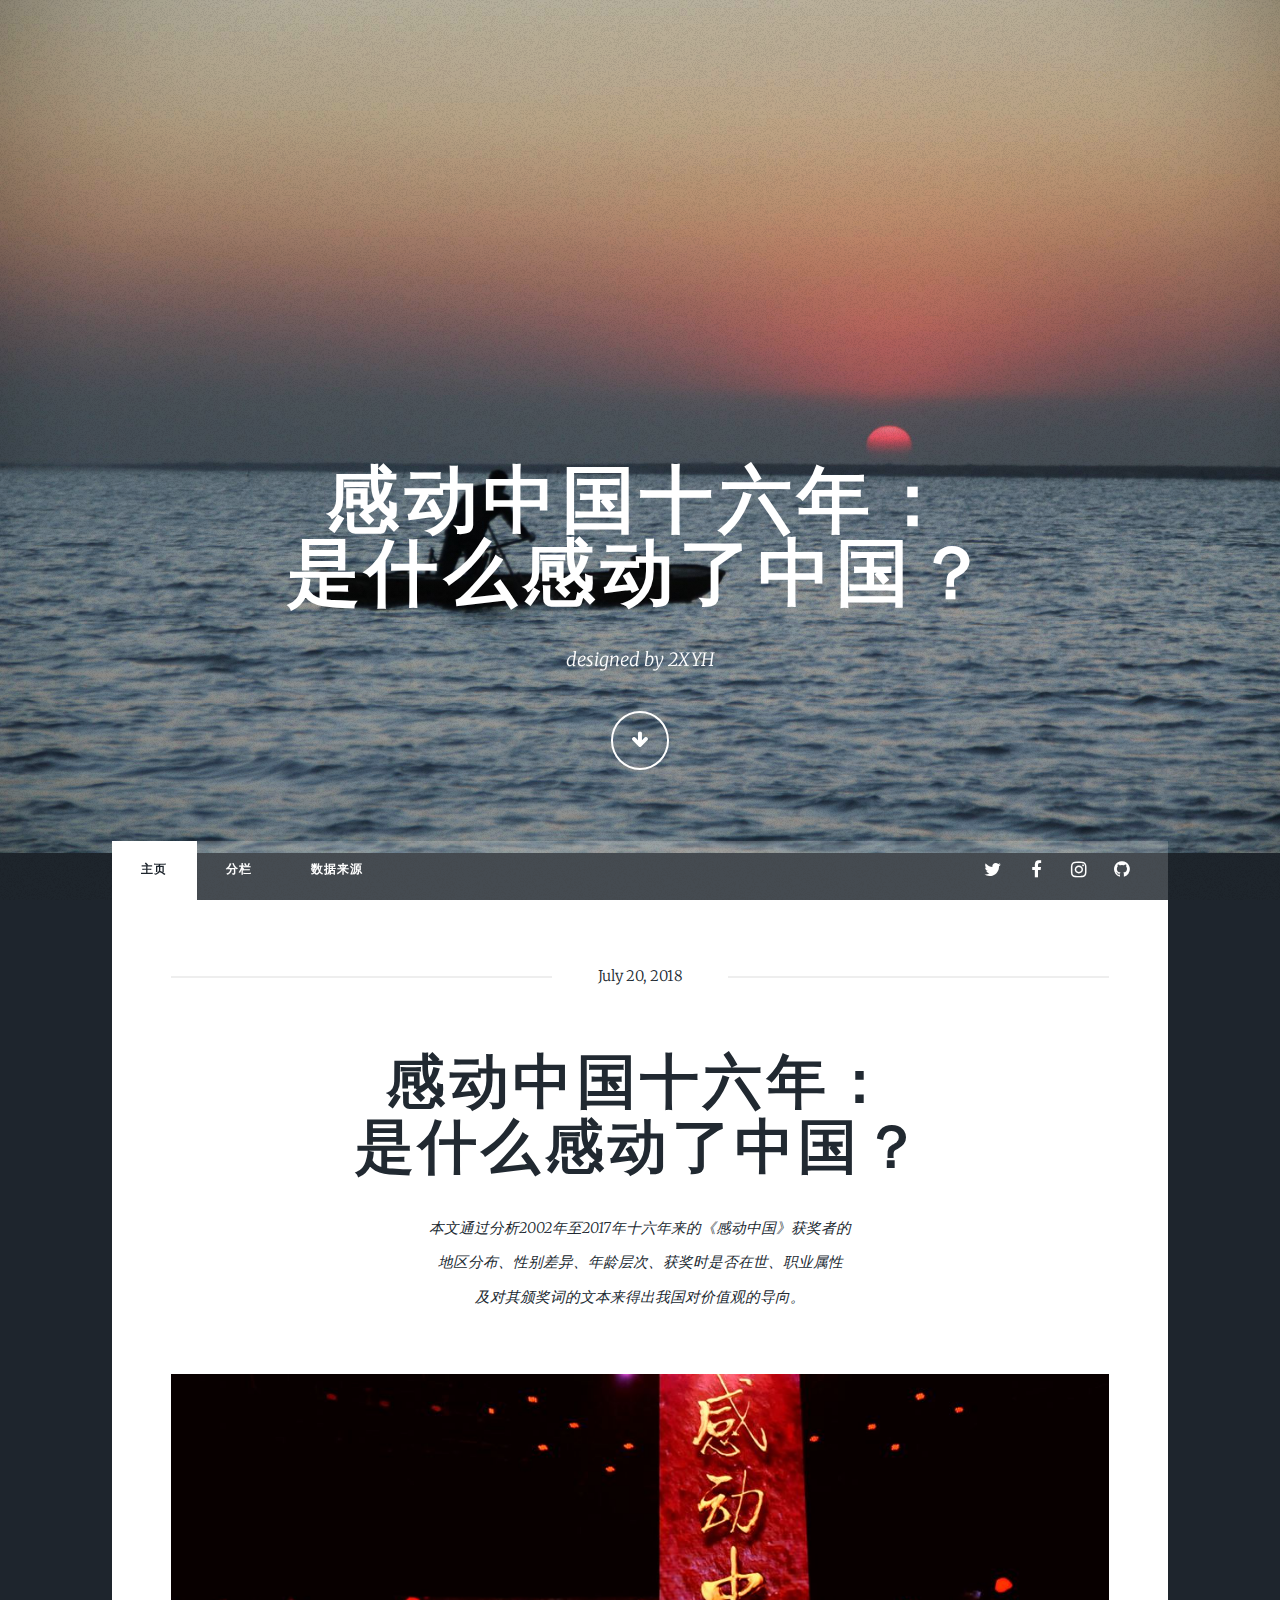
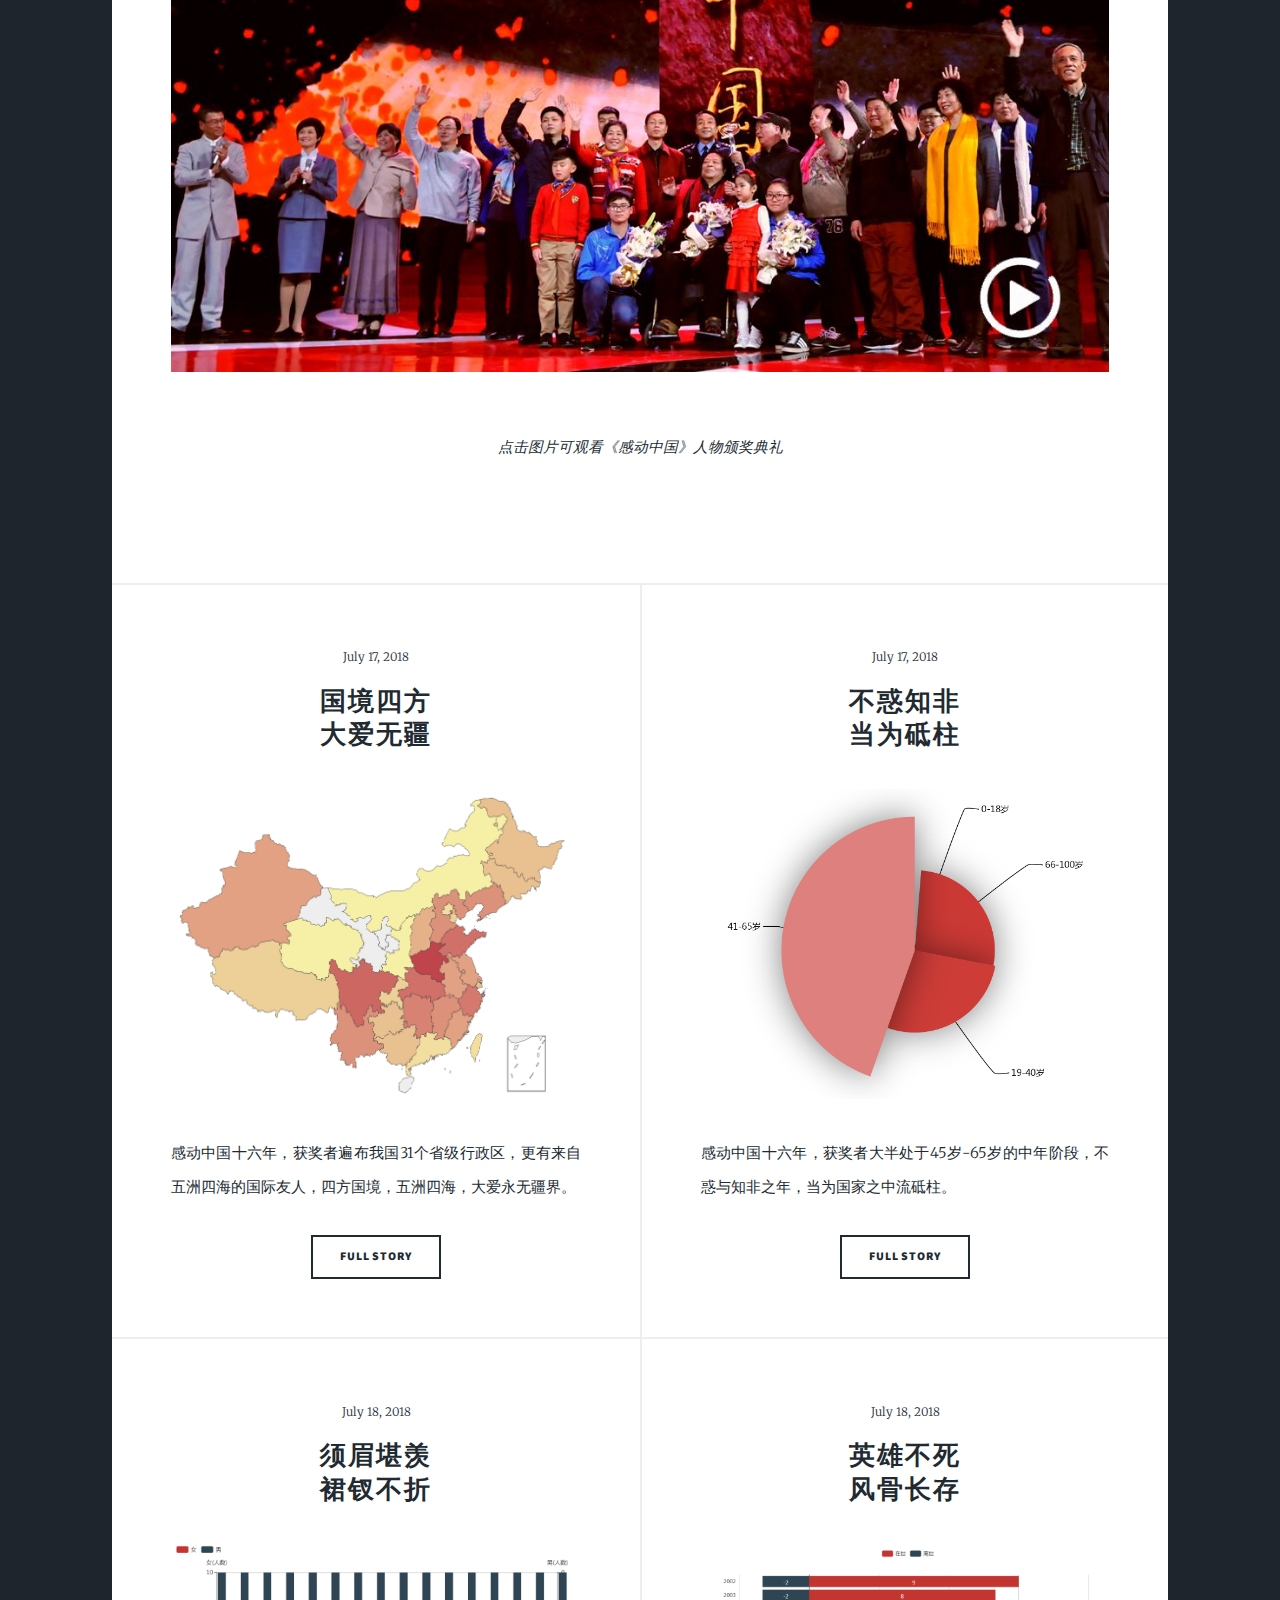
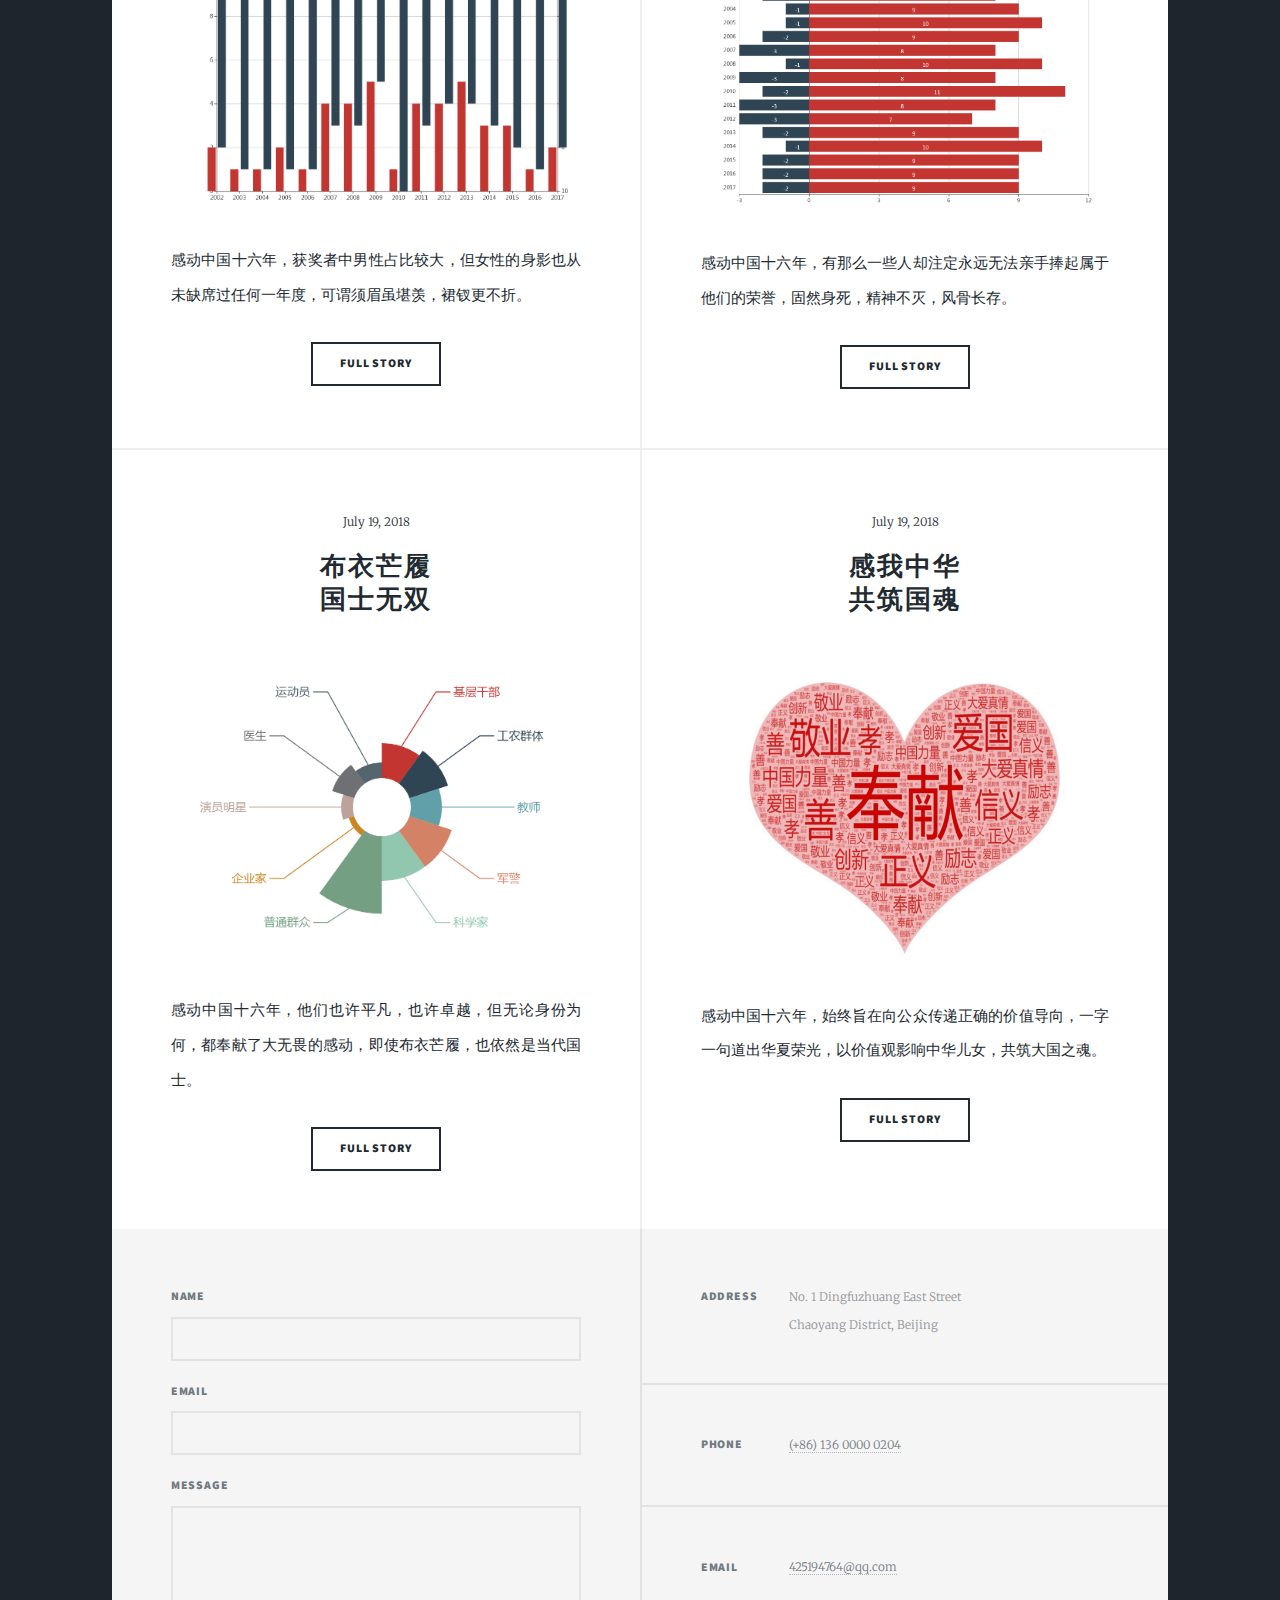
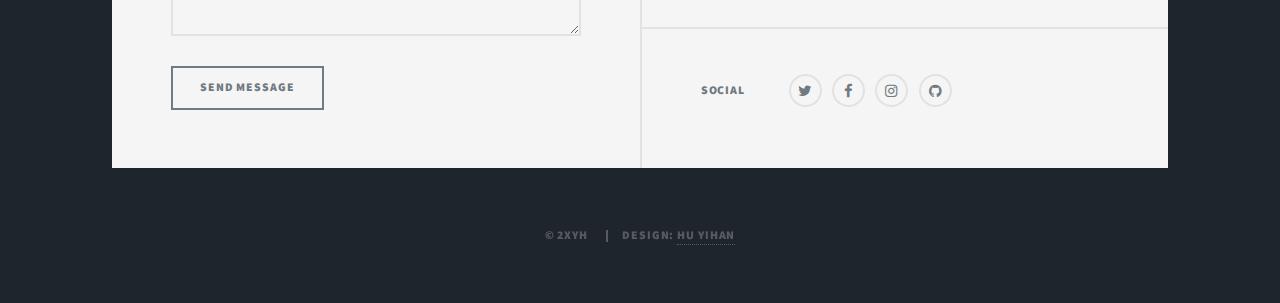
==== commit 6e43db24: "index" ====
--- a/index.html
+++ b/index.html
@@ -78,7 +78,7 @@
                         <h2><a href="generic.html">国境四方<br />
 										大爱无疆</a></h2>
                     </header>
-                    <a href="generic.html" class="image fit"><img src="images/1.jpg" alt="" /></a>
+                    <a href="generic.html" class="image fit"><img src="images/1.JPG" alt="" /></a>
                     <p>感动中国十六年，获奖者遍布我国31个省级行政区，更有来自五洲四海的国际友人，四方国境，五洲四海，大爱永无疆界。</p>
                     <ul class="actions special">
                         <li><a href="generic.html" class="button">Full Story</a></li>
@@ -90,7 +90,7 @@
                         <h2><a href="generic.1.html">不惑知非<br />
 										当为砥柱</a></h2>
                     </header>
-                    <a href="generic.1.html" class="image fit"><img src="images/22.jpg" alt="" /></a>
+                    <a href="generic.1.html" class="image fit"><img src="images/22.JPG" alt="" /></a>
                     <p>感动中国十六年，获奖者大半处于45岁-65岁的中年阶段，不惑与知非之年，当为国家之中流砥柱。</p>
                     <ul class="actions special">
                         <li><a href="generic.1.html" class="button">Full Story</a></li>
@@ -102,7 +102,7 @@
                         <h2><a href="generic.2.html">须眉堪羡<br />
                             裙钗不折</a></h2>
                     </header>
-                    <a href="generic.2.html" class="image fit"><img src="images/33.jpg" alt="" /></a>
+                    <a href="generic.2.html" class="image fit"><img src="images/33.JPG" alt="" /></a>
                     <p>感动中国十六年，获奖者中男性占比较大，但女性的身影也从未缺席过任何一年度，可谓须眉虽堪羡，裙钗更不折。</p>
                     <ul class="actions special">
                         <li><a href="generic.2.html" class="button">Full Story</a></li>
@@ -114,7 +114,7 @@
                         <h2><a href="generic.3.html">英雄不死<br />
 										风骨长存</a></h2>
                     </header>
-                    <a href="generic.3.html" class="image fit"><img src="images/44.jpg" alt="" /></a>
+                    <a href="generic.3.html" class="image fit"><img src="images/44.JPG" alt="" /></a>
                     <p>感动中国十六年，有那么一些人却注定永远无法亲手捧起属于他们的荣誉，固然身死，精神不灭，风骨长存。</p>
                     <ul class="actions special">
                         <li><a href="generic.3.html" class="button">Full Story</a></li>
@@ -126,7 +126,7 @@
                         <h2><a href="generic.4.html">布衣芒履<br />
 										国士无双</a></h2>
                     </header>
-                    <a href="generic.4.html" class="image fit"><img src="images/5.jpg" alt="" /></a>
+                    <a href="generic.4.html" class="image fit"><img src="images/5.JPG" alt="" /></a>
                     <p>感动中国十六年，他们也许平凡，也许卓越，但无论身份为何，都奉献了大无畏的感动，即使布衣芒履，也依然是当代国士。</p>
                     <ul class="actions special">
                         <li><a href="generic.4.html" class="button">Full Story</a></li>
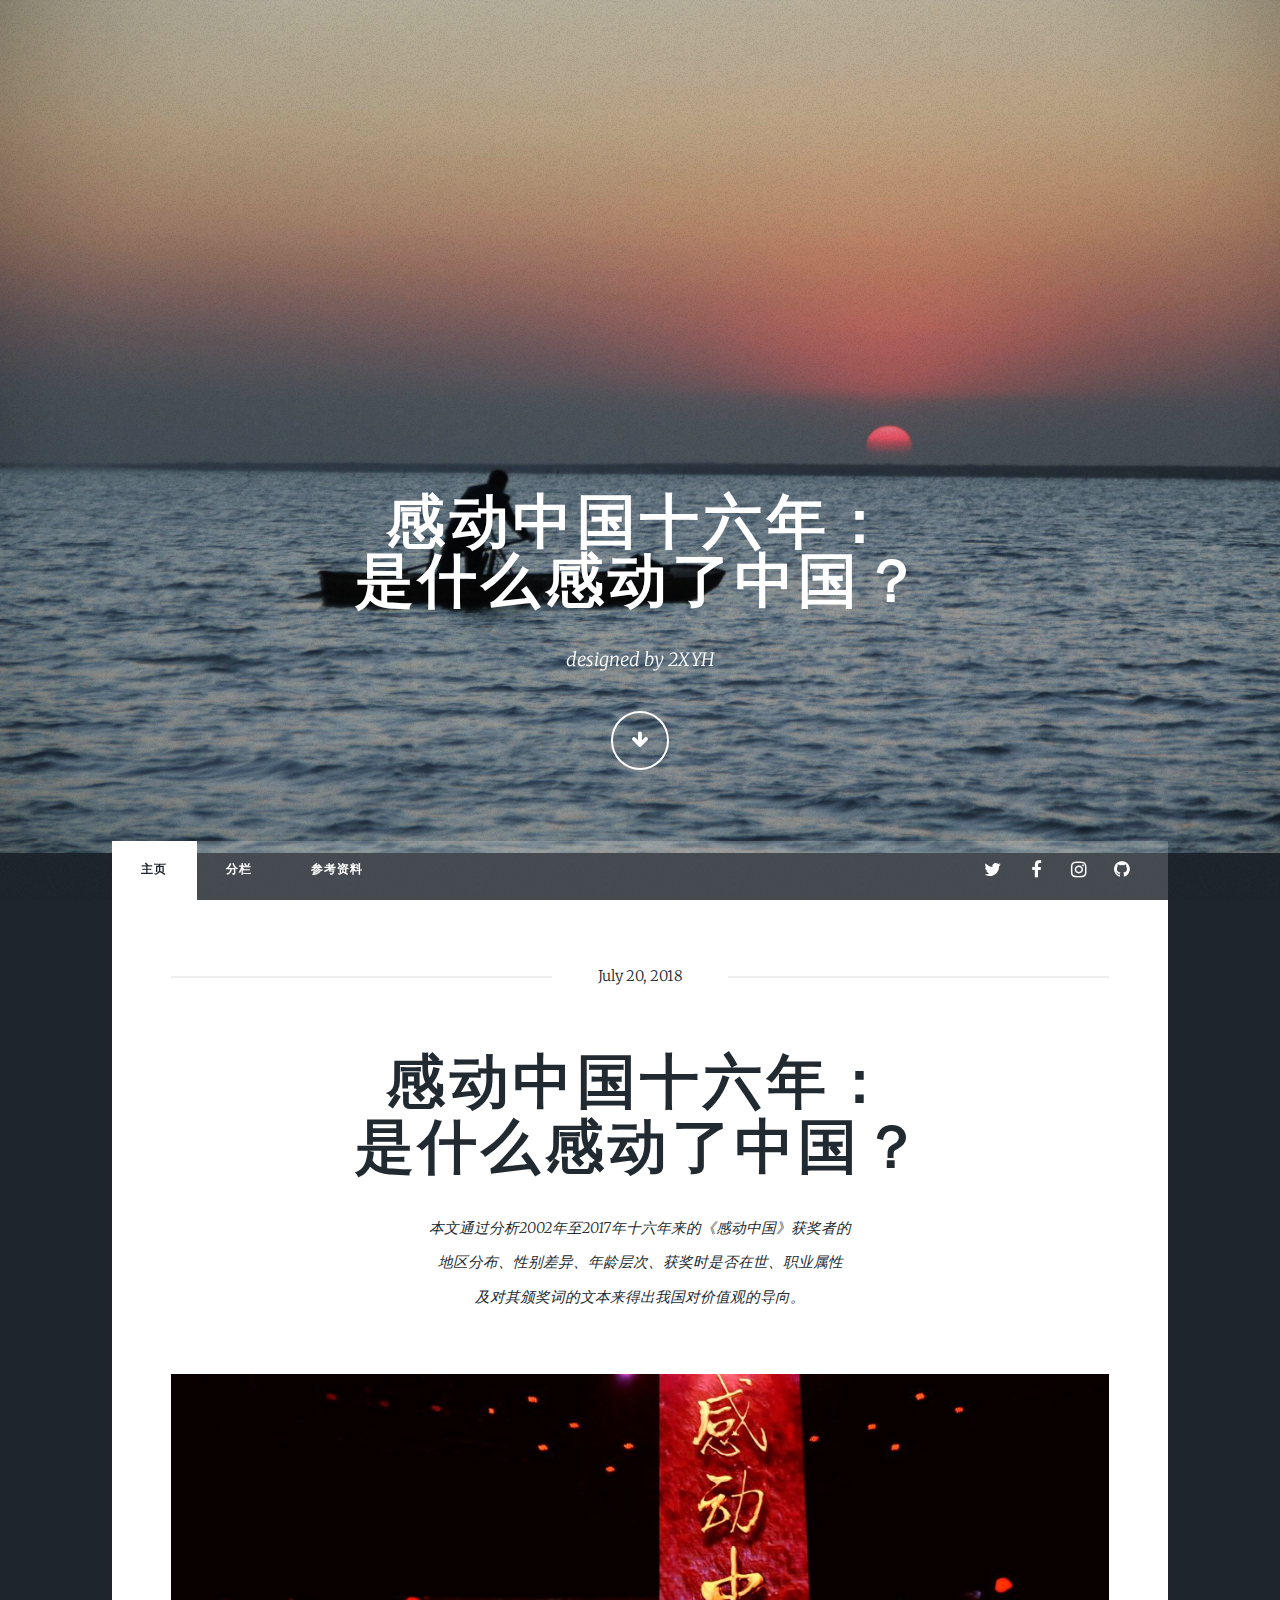
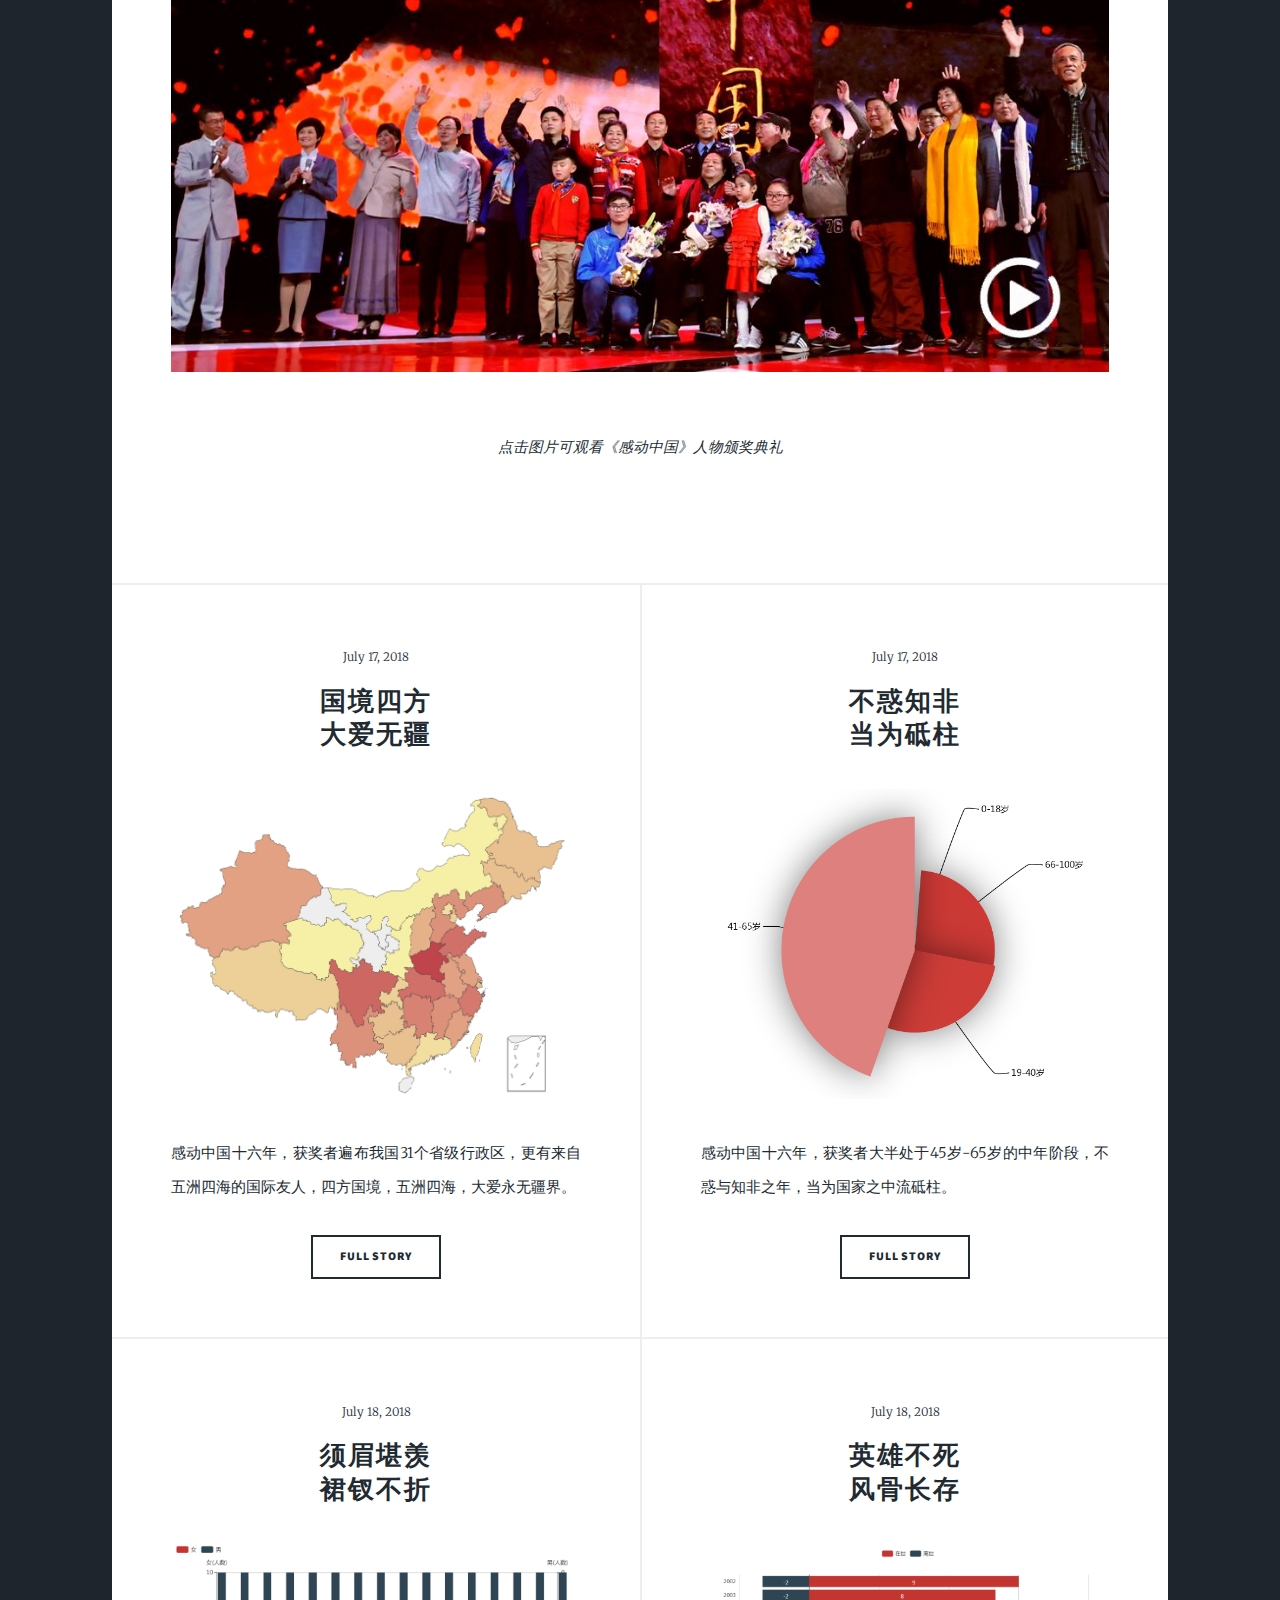
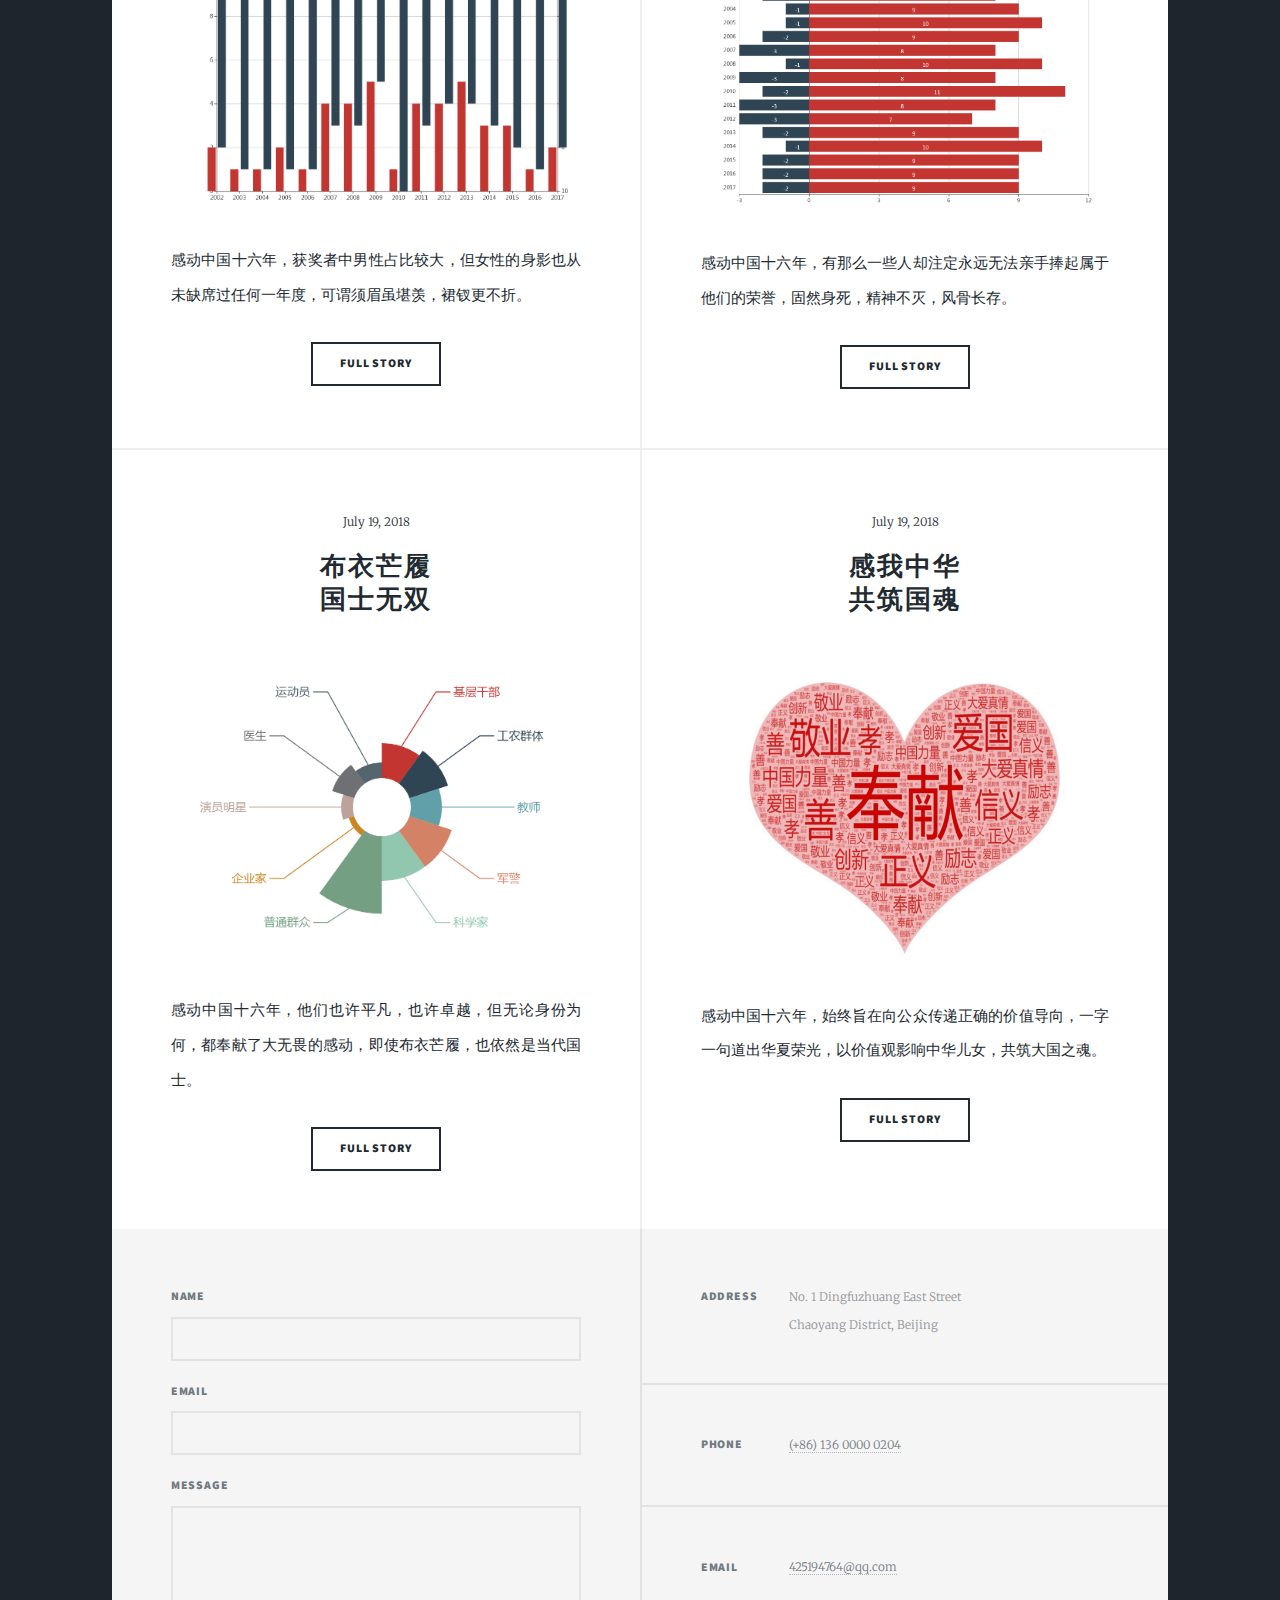
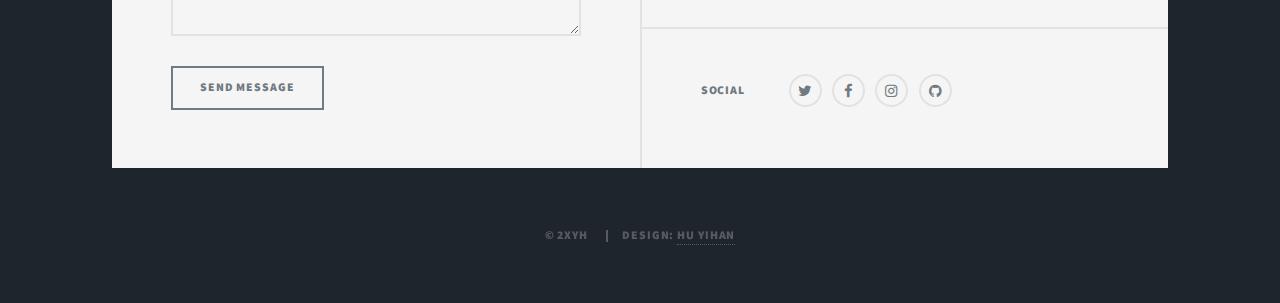
==== commit cf69e5dc: "20180720 12:08" ====
--- a/index.html
+++ b/index.html
@@ -39,7 +39,7 @@
             <ul class="links">
                 <li class="active"><a href="index.html">主页</a></li>
                 <li><a href="#TZ">分栏</a></li>
-                <li><a href="elements.html">数据来源</a></li>
+                <li><a href="elements.html">参考资料</a></li>
             </ul>
             <ul class="icons">
                 <li><a href="#" class="icon fa-twitter"><span class="label">Twitter</span></a></li>
--- a/assets/css/main.css
+++ b/assets/css/main.css
@@ -3118,7 +3118,7 @@
 }
 
 #intro h1 {
-    font-size: 5rem;
+    font-size: 4rem;
     line-height: 1;
 }
 
